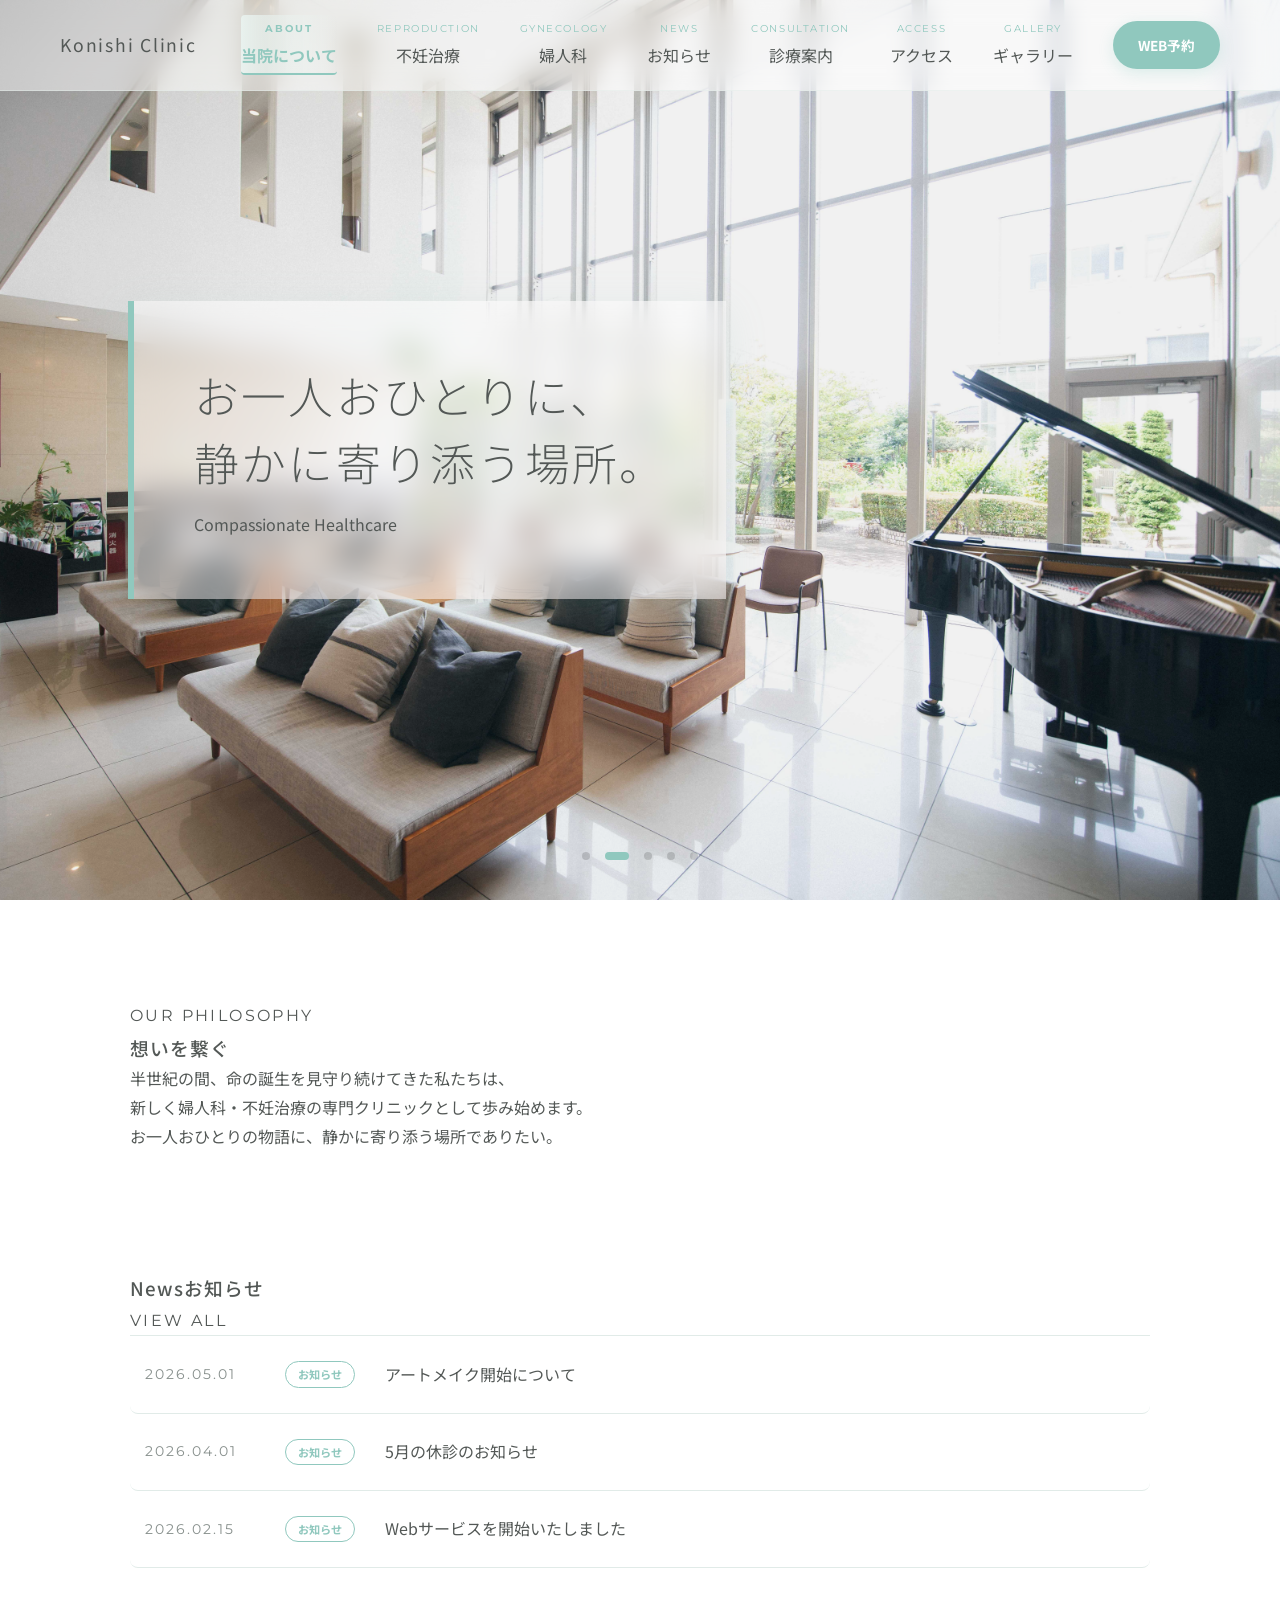
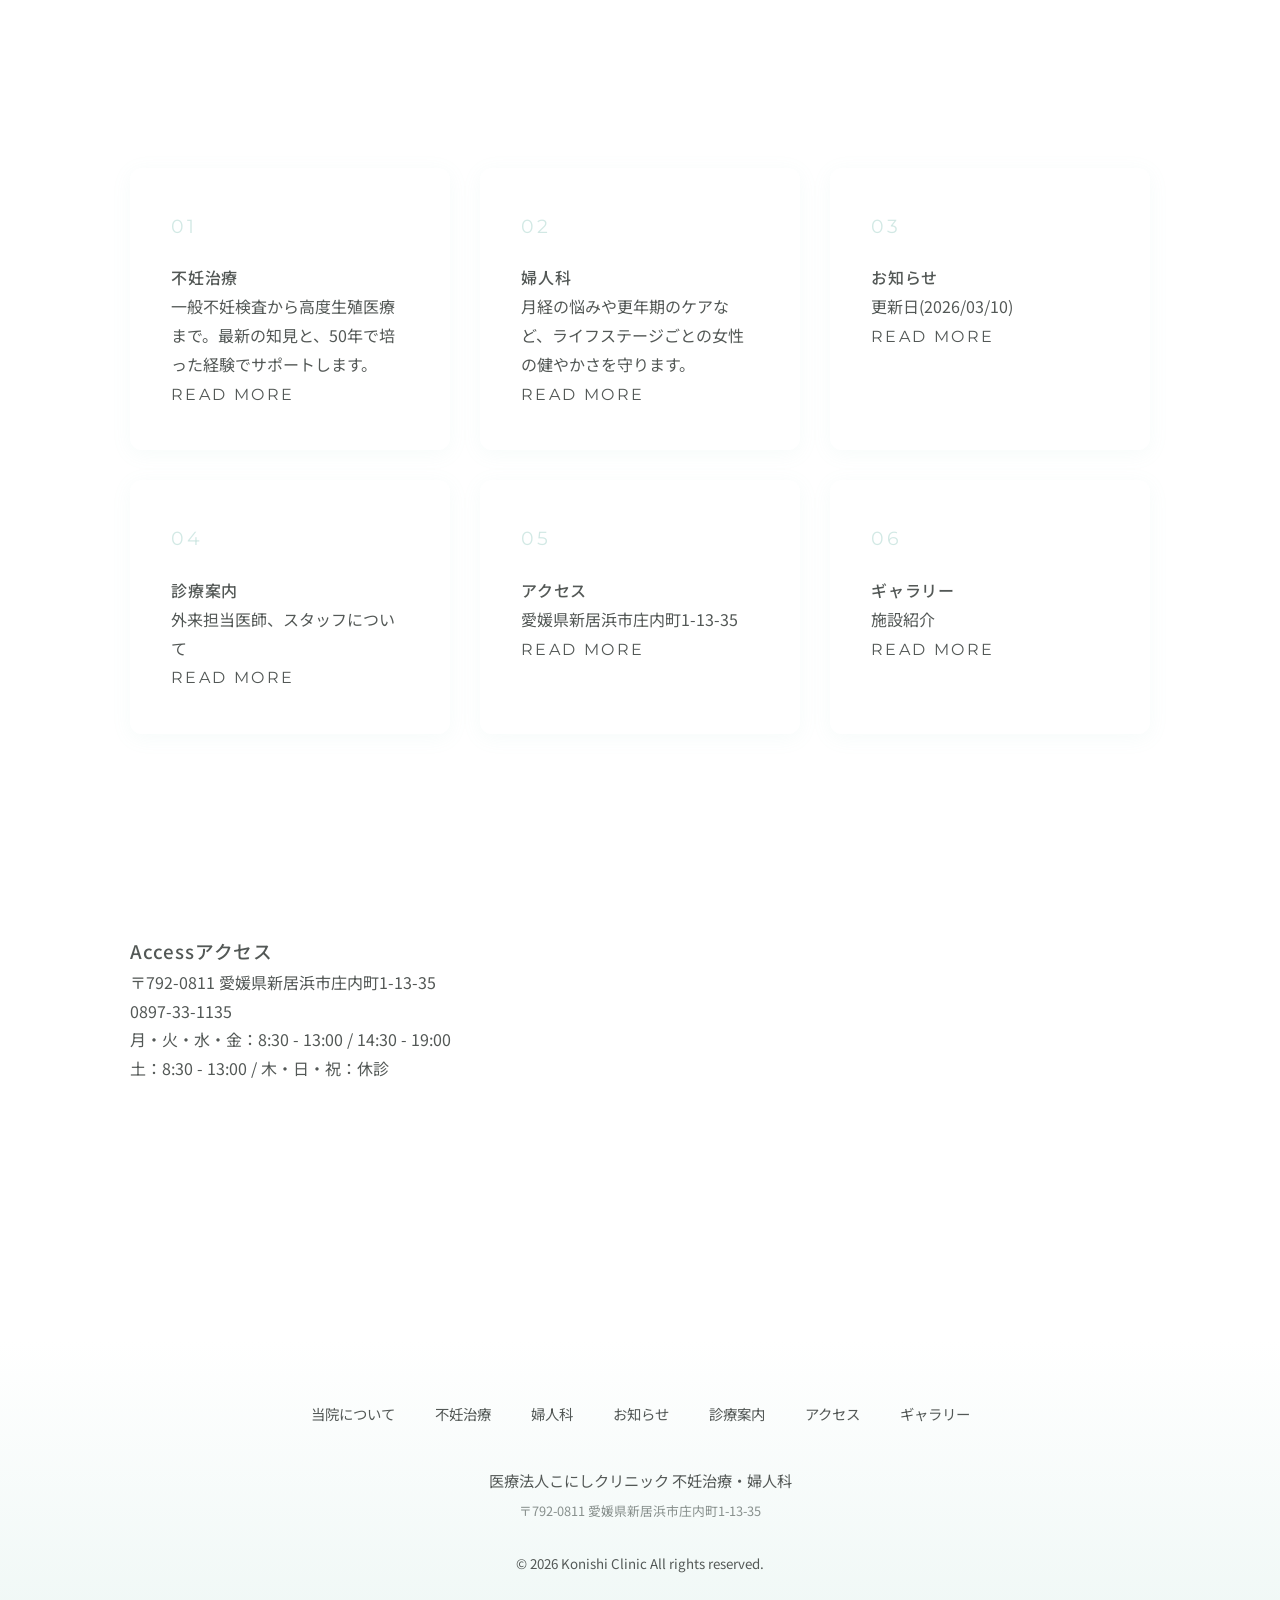
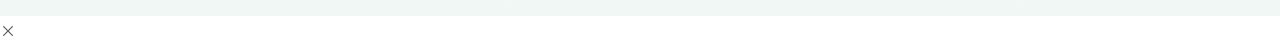
==== index.html @ f424f643 "Fix" ====
<!DOCTYPE html>
<html lang="ja">
<head>
    <meta charset="UTF-8">
    <meta name="viewport" content="width=device-width, initial-scale=1.0">
    <title>こにしクリニック | 不妊治療・婦人科（愛媛県新居浜市）</title>
    <link rel="stylesheet" href="./css/style.css">
    
    <link rel="preconnect" href="https://fonts.googleapis.com">
    <link rel="preconnect" href="https://fonts.gstatic.com" crossorigin>
    <link href="https://fonts.googleapis.com/css2?family=Shippori+Mincho:wght@400;700&family=Montserrat:wght@300;400;500&family=Noto+Sans+JP:wght@300;400&display=swap" rel="stylesheet">
</head>
<body>

<header class="glass-header">
    <div class="header-inner">
        <a href="index.html" class="logo">Konishi Clinic</a>
        
        <button class="menu-toggle" aria-label="メニューを開く">
            <span></span>
            <span></span>
            <span></span>
        </button>

        <nav id="nav-menu">
             <ul>
                <li><a href="index.html" class="active"><span class="en">About</span>当院について</a></li>
                <li><a href="reproduction.html"><span class="en">reproduction</span>不妊治療</a></li>
                <li><a href="gynecology.html"><span class="en">Gynecology</span>婦人科</a></li>
                <li><a href="news.html"><span class="en">News</span>お知らせ</a></li>
                <li><a href="consultation.html"><span class="en">consultation</span>診療案内</a></li>
                <li><a href="access.html"><span class="en">Access</span>アクセス</a></li>
                <li><a href="gallery.html"><span class="en">gallery</span>ギャラリー</a></li>
                <li class="reserve-btn"><a href="#">WEB予約</a></li>
            </ul>
        </nav>
    </div>
</header>

<main>
    <section class="hero">
        <div class="slider-container">
            <div class="slide is-active">
                <div class="img-wrap"><img src="image/image1.jpg" alt="風景1"></div>
                <div class="hero-content">
                    <div class="glass-panel">
                        <h2 class="js-scroll">50年の歴史を、<br>これからの「生きる」に。</h2>
                        <p class="js-scroll">reproduction & Gynecology Care</p>
                    </div>
                </div>
            </div>
            <div class="slide">
                <div class="img-wrap"><img src="image/image23.jpg" alt="風景2"></div>
                <div class="hero-content">
                    <div class="glass-panel">
                        <h2>お一人おひとりに、<br>静かに寄り添う場所。</h2>
                        <p>Compassionate Healthcare</p>
                    </div>
                </div>
            </div>
            <div class="slide">
                <div class="img-wrap"><img src="image/image24.jpg" alt="風景3"></div>
                <div class="hero-content">
                    <div class="glass-panel">
                        <h2>最新の医療と、<br>半世紀の経験を。</h2>
                        <p>Advanced & Trusted Medicine</p>
                    </div>
                </div>
            </div>
             <div class="slide">
                <div class="img-wrap"><img src="image/image6.jpg" alt="風景3"></div>
                <div class="hero-content">
                    <div class="glass-panel">
                        <h2>落ち着いた空間と、<br>安心の医療を</h2>
                        <p>Advanced & Trusted Medicine</p>
                    </div>
                </div>
            </div>
             <div class="slide">
                <div class="img-wrap"><img src="image/image30.jpg" alt="風景3"></div>
                <div class="hero-content">
                    <div class="glass-panel">
                        <h2>命の育みと、<br>その先へ</h2>
                        <p>Advanced & Trusted Medicine</p>
                    </div>
                </div>
            </div>
        </div>
        <div class="slider-dots">
            <span class="dot is-active"></span>
            <span class="dot"></span>
            <span class="dot"></span>
            <span class="dot"></span>
            <span class="dot"></span>
        </div>
    </section>

    <section id="about" class="section about-section">
        <div class="container">
            <div class="about-wrap js-scroll">
                <span class="en-title">Our Philosophy</span>
                <h3>想いを繋ぐ</h3>
                <p>
                    半世紀の間、命の誕生を見守り続けてきた私たちは、<br>
                    新しく婦人科・不妊治療の専門クリニックとして歩み始めます。<br>
                    お一人おひとりの物語に、静かに寄り添う場所でありたい。
                </p>
            </div>
        </div>
    </section>

    <section id="news" class="section news-section">
        <div class="container">
            <div class="news-header js-scroll">
                <h3 class="title-with-en">News<span>お知らせ</span></h3>
                <a href="news.html" class="arrow-link">View all</a>
            </div>
            <ul class="news-list js-scroll">
               <li>
                    <a href="news.html#news-0501">
                        <time>2026.05.01</time>
                        <span class="cat">お知らせ</span>
                        <p>アートメイク開始について</p>
                    </a>
                </li>
                <li>
                    <a href="news.html#news-0401">
                        <time>2026.04.01</time>
                        <span class="cat">お知らせ</span>
                        <p>5月の休診のお知らせ</p>
                    </a>
                </li>
                <li>
                    <a href="news.html#news-0215">
                        <time>2026.02.15</time>
                        <span class="cat">お知らせ</span>
                        <p>Webサービスを開始いたしました</p>
                    </a> </li> </ul>
        </div>
    </section>

    <section id="medical" class="section medical-section">
        <div class="container">
            <div class="medical-grid">
                <a href="reproduction.html" class="medical-card js-scroll">
                    <div class="card-num">01</div>
                    <div class="card-content">
                        <h4>不妊治療</h4>
                        <p>一般不妊検査から高度生殖医療まで。最新の知見と、50年で培った経験でサポートします。</p>
                        <span class="more">Read More</span>
                    </div>
                </a>
                <a href="gynecology.html" class="medical-card js-scroll">
                    <div class="card-num">02</div>
                    <div class="card-content">
                        <h4>婦人科</h4>
                        <p>月経の悩みや更年期のケアなど、ライフステージごとの女性の健やかさを守ります。</p>
                        <span class="more">Read More</span>
                    </div>
                </a>
                <a href="news.html" class="medical-card js-scroll">
                    <div class="card-num">03</div>
                    <div class="card-content">
                        <h4>お知らせ</h4>
                        <p>更新日(2026/03/10)</p>
                        <span class="more">Read More</span>
                    </div>
                </a>
                <a href="consultation.html" class="medical-card js-scroll">
                    <div class="card-num">04</div>
                    <div class="card-content">
                        <h4>診療案内</h4>
                        <p>外来担当医師、スタッフについて</p>
                        <span class="more">Read More</span>
                    </div>
                </a>
                <a href="access.html" class="medical-card js-scroll">
                    <div class="card-num">05</div>
                    <div class="card-content">
                        <h4>アクセス</h4>
                        <p>愛媛県新居浜市庄内町1-13-35</p>
                        <span class="more">Read More</span>
                    </div>
                </a>
                <a href="gallery.html" class="medical-card js-scroll">
                    <div class="card-num">06</div>
                    <div class="card-content">
                        <h4>ギャラリー</h4>
                        <p>施設紹介</p>
                        <span class="more">Read More</span>
                    </div>
                </a>
            </div>
        </div>
    </section>

    <section id="access" class="section access-section">
        <div class="container">
            <div class="access-flex">
                <div class="access-info js-scroll">
                    <h3 class="title-with-en">Access<span>アクセス</span></h3>
                    <div class="info-body">
                        <p class="address">〒792-0811 愛媛県新居浜市庄内町1-13-35</p>
                        <p class="tel">0897-33-1135</p>
                        <div class="hours-summary">
                            <p>月・火・水・金：8:30 - 13:00 / 14:30 - 19:00</p>
                            <p>土：8:30 - 13:00 / 木・日・祝：休診</p>
                        </div>
                    </div>
                </div>
                <div class="map-wrap js-scroll">
                    <iframe src="https://www.google.com/maps/embed?pb=!1m18!1m12!1m3!1d3301.785237379743!2d133.28470437635905!3d33.95304677319329!2m3!1f0!2f0!3f0!3m2!1i1024!2i768!4f13.1!3m3!1m2!1s0x3551065103632341%3A0xe54e156499806e00!2sKonishi+Clinic!5e0!3m2!1sja!2sjp!4v1709971584000!5m2!1sja!2sjp" width="100%" height="100%" style="border:0;" allowfullscreen="" loading="lazy"></iframe>
                </div>
            </div>
        </div>
    </section>
</main>

<footer>
    <div class="footer-inner container">
        
        <nav class="footer-nav">
            <ul>
                <li><a href="index.html">当院について</a></li>
                <li><a href="reproduction.html">不妊治療</a></li>
                <li><a href="gynecology.html">婦人科</a></li>
                <li><a href="news.html">お知らせ</a></li>
                <li><a href="consultation.html">診療案内</a></li>
                <li><a href="access.html">アクセス</a></li>
                <li><a href="gallery.html">ギャラリー</a></li>
            </ul>
        </nav>

        <div class="footer-logo">
            医療法人こにしクリニック 不妊治療・婦人科<br>
            <span class="footer-address">〒792-0811 愛媛県新居浜市庄内町1-13-35</span>
        </div>
        
        <small>© 2026 Konishi Clinic All rights reserved.</small>
    </div>
</footer>

<script src="./js/script.js"></script>

</body>
</html>
---- css/style.css ----
@charset "UTF-8";
/* ↑このファイルがUTF-8という文字コードで書かれていることをブラウザに伝えます（文字化け防止） */

/* ===================================================
   【目次】
   01. カラーバリエーション・基本設定 (:root)
   02. 基本レイアウト・文字設定 (Typography & Reset)
   03. 汎用クラス定義 (Utility Classes)
   04. ヘッダー・ナビゲーション (Header & Menu)
   05. ボタン・共通パーツ (Buttons & UI)
   06. トップページ専用 (Hero Slider)
   07. コンテンツ・セクション共通 (Sections)
   08. 各種コンポーネント (お知らせ・カード・表など)
   09. フッター (Footer)
   10. スマホ・タブレット対応 (Responsive)
   11. JS・特殊機能用クラス (Lightbox, Animation)
=================================================== */

/* ===================================================
   01. カラーバリエーション・基本設定 (:root)
   ※サイト全体で使い回す「変数（カスタムプロパティ）」を定義します。
   ※後から色を変えたい時は、ここの値を変更するだけで全ページに反映されます。
=================================================== */
:root {
    /* グラデーション設定（linear-gradient = 直線的なグラデーション） */
    /* 135deg: 斜め右下方向へ / 0%の色から始まり、50%の色を経由し、100%の色で終わる */
    --gradient-bg: linear-gradient(135deg, #FFFFFF 0%, #F2F9F7 50%, #F7FCFA 100%);
    --gradient-accent: linear-gradient(135deg, #B6DFD6 0%, #90C8BE 100%);
    
    /* テーマカラー（HEX値 = #から始まる16進数のカラーコード） */
    --accent: #90C8BE;       /* メインのミントグリーン */
    --hover-accent: #78B5AA; /* マウスを乗せた時用の、少し濃いミントグリーン */
    
    /* テキスト・背景・ラインの色 */
    --text: #535856;         /* メインの文字色（真っ黒ではなく、目に優しいチャコールグレー） */
    --sub-text: #88908D;     /* 控えめな文字色（薄いグレー、補足説明などに使用） */
    --bg-light: #F6FBF9;     /* ほんのりミントがかった白背景（カードやボックスの背景用） */
    --line: #E1EBE8;         /* 区切り線などの淡い色 */
    
    /* フォント（書体）設定：左から優先して読み込まれ、無い場合は右のフォントが適用されます */
    --font-ja: 'Noto Sans JP', sans-serif; /* 日本語用：読みやすいゴシック体（sans-serif） */
    --font-en: 'Montserrat', sans-serif;   /* 英語用：スタイリッシュなゴシック体 */
    --font-serif: 'Shippori Mincho', serif; /* 見出し用：明朝体（serif）で高級感を演出 */
}

/* ===================================================
   02. 基本レイアウト・文字設定 (Typography & Reset)
=================================================== */
* { 
    /* すべての要素（*）に対する初期化（リセット） */
    margin: 0;  /* 外側の余白をゼロにする */
    padding: 0; /* 内側の余白をゼロにする */
    box-sizing: border-box; /* 幅や高さの計算に、余白と枠線を含める（レイアウト崩れを防ぐ魔法のコード） */
}

html { 
    scroll-behavior: smooth; /* ページ内リンク（#topなど）をクリックした時、スルスルと滑らかに移動する */
}

body {
    font-family: var(--font-ja); /* 全体のフォントを上で定義した日本語フォントにする */
    color: var(--text); /* 全体の文字色を上で定義した色にする */
    background: var(--gradient-bg); /* 全体の背景をグラデーションにする */
    background-attachment: fixed; /* スクロールしても背景画像（グラデーション）を固定する */
    line-height: 1.8; /* 行間を文字サイズの1.8倍に設定（読みやすさの黄金比） */
    overflow-x: hidden; /* 横スクロールバーを非表示にする（スマホでの横揺れ防止） */
    -webkit-font-smoothing: antialiased; /* MacやiPhoneで文字の輪郭を滑らかに綺麗に表示させる */
}

h1, h2, h3, h4, h5, h6 { 
    font-family: var(--font-ja); /* 見出しのフォント設定 */
    font-weight: 500; /* 文字の太さ（通常は400、太字は700。500は少しだけ太い） */
    letter-spacing: 0.05em; /* 文字と文字の隙間（字送り）を少し空けて読みやすくする */
}

img { 
    width: 100%; /* 画像の横幅を親要素（枠）の100%に合わせる */
    height: auto; /* 高さは元の画像の比率を保って自動調整する */
    display: block; /* 画像の下にできる不要な謎の隙間を消す */
}

a { 
    text-decoration: none; /* リンクの下線を消す */
    color: inherit; /* リンクの色を、親要素の文字色と同じにする（勝手に青くなるのを防ぐ） */
    transition: 0.3s; /* マウスを乗せた時などの変化を、0.3秒かけて滑らかに行う */
}

/* 英語装飾テキスト用クラス（クラス = .から始まる特定の部品への命令） */
.en, .en-title, .more, .arrow-link, time, .card-num { 
    font-family: var(--font-en); /* 英語用フォントを適用 */
    text-transform: uppercase; /* 小文字で入力しても、自動的にすべて大文字（UPPERCASE）に変換する */
    letter-spacing: 0.15em; /* 文字の間隔を広め（0.15文字分）にとってスタイリッシュに */
}

/* ===================================================
   03. 汎用クラス定義 (Utility Classes)
   ※ HTML側で直接 `class="text-center"` のように書いてレイアウトを微調整するための便利クラスです。
   ※ `!important` は「他のどんな設定よりもこれを最優先しろ」という強い命令です。
=================================================== */
.text-center { text-align: center !important; } /* 文字を中央揃えにする */
.text-left { text-align: left !important; }     /* 文字を左揃えにする */
.text-right { text-align: right !important; }   /* 文字を右揃えにする */

.w-100 { width: 100% !important; } /* 横幅を100%にする */
.w-50 { width: 50% !important; }   /* 横幅を50%（半分）にする */

.mt-20 { margin-top: 20px !important; }       /* 上の外側余白を20px空ける */
.mb-20 { margin-bottom: 20px !important; }    /* 下の外側余白を20px空ける */
.pt-0 { padding-top: 0 !important; }          /* 上の内側余白をゼロにする（詰めたい時用） */
.pb-0 { padding-bottom: 0 !important; }       /* 下の内側余白をゼロにする */

/* ===================================================
   04. ヘッダー・ナビゲーション (Header & Menu)
=================================================== */
.glass-header {
    position: fixed; 
    top: 0; left: 0; /* ★ここを追加（常に画面の左上にピン留めする） */
    width: 100%; padding: 20px 60px; z-index: 1000;
    background: rgba(255, 255, 255, 0.5); backdrop-filter: blur(12px);
    border-bottom: 1px solid rgba(225, 235, 232, 0.5);
}

.header-inner { 
    display: flex; /* Flexbox（要素を横並びにする魔法の箱）を有効化 */
    justify-content: space-between; /* 中身（ロゴとメニュー）を左右の両端に離して配置 */
    align-items: center; /* 中身の縦方向の位置を中央で揃える */
}

.logo { 
    font-size: 1.1rem; /* 文字サイズ（1rem = 基準サイズの1倍、約16px） */
    letter-spacing: 0.1em; /* 字送り */
    white-space: nowrap; /* 文字が長くても絶対に改行させない */
    flex-shrink: 0; /* 画面が狭くなってもロゴの幅を縮ませない */
}

nav ul { 
    display: flex; /* メニューのリスト（li）を横並びにする */
    list-style: none; /* リストの先頭につく「・」を消す */
    align-items: center; /* 縦方向の中央揃え */
    gap: 40px; /* メニューとメニューの間の隙間を40px空ける */
    position: relative; /* インジケーター（追従する線）の基準位置にするため設定 */
    z-index: 1; 
}

nav a { 
    text-align: center; /* リンク内の文字を中央揃え */
    display: block; /* リンクのクリックできる範囲を文字だけでなくブロック全体に広げる */
}

nav a:hover { 
    transform: translateY(-3px); /* マウスを乗せた時(hover)、上に3px移動（フワッと浮く） */
    color: var(--hover-accent); /* 文字色を濃いミントに変更 */
}

nav a .en { 
    display: block; /* 英語表記部分を改行させて日本語の上に配置 */
    font-size: 0.65rem; /* 英語表記は少し小さめに */
    color: var(--accent); /* 色はミントグリーン */
    margin-bottom: 2px; /* 日本語との間に2pxの隙間を空ける */
}

/* 現在地（Active）のページを示すメニューの装飾 */
nav a.active { color: var(--accent) !important; font-weight: 700; } /* 色を変えて太字にする */
nav a.active .en { font-weight: 700; letter-spacing: 0.2em; } /* 英語部分も太字にし、少し文字間隔を広げる */
nav a.active::after { 
    /* 現在地のメニューの下に、疑似要素(::after)を使って丸いドットを表示する */
    content: ''; /* 表示する文字は無し */
    display: block; 
    width: 6px; height: 6px; /* 6pxの正方形 */
    background-color: var(--accent); /* 色はミントグリーン */
    border-radius: 50%; /* 角を50%丸めて完全な円にする */
    margin: 5px auto 0; /* 上に5px余白を空け、左右はauto（中央揃え）にする */
}
.reserve-btn a.active::after { display: none; } /* WEB予約ボタンには丸いドットを表示しない */

/* PC用：メニューの下をスライドして追従するインジケーター（線） */
@media (min-width: 1150px) {
    /* 画面幅が1150px以上（PCサイズ）の時だけ適用されるルール */
    .nav-indicator {
        position: absolute; /* 親要素（nav ul）を基準に自由な位置に配置 */
        bottom: -5px; left: 0; /* 下から-5px（はみ出す）、左から0の位置 */
        height: calc(100% + 10px); /* 高さはメニューの100%に10px足したサイズ */
        width: 0; /* 最初は幅ゼロ（見えない） */
        background: linear-gradient(90deg, rgba(235,246,243,0.8) 0%, rgba(255,255,255,0) 100%); /* 背景グラデーション */
        border-bottom: 2px solid var(--accent); /* 下に2pxのミントグリーンの線 */
        border-radius: 4px; /* 角を4pxだけ少し丸くする */
        /* アニメーション：すべての変化を0.4秒かけて、特殊な動き(cubic-bezier)で行う */
        transition: all 0.4s cubic-bezier(0.25, 1, 0.5, 1);
        opacity: 0; /* 最初は透明（見えない） */
        pointer-events: none; /* マウスのクリック等に反応させない（邪魔にならないように） */
        z-index: -1; /* メニューの文字より後ろ（下）に表示する */
    }
    nav a:hover { transform: none !important; } /* インジケーターが動くので、文字自体の浮き上がりはキャンセル */
    nav a.active::after { display: none !important; } /* PCでは丸いドットも隠す */
}

/* ===================================================
   05. ボタン・共通パーツ (Buttons & UI)
=================================================== */
/* ヘッダー内にある「WEB予約」ボタン */
.reserve-btn a {
    display: inline-block; /* 横並びになりつつ、幅や高さも指定できるブロックにする */
    background: var(--accent); /* 背景色：ミントグリーン */
    color: #ffffff; /* 文字色：白（HEX値） */
    padding: 12px 25px; /* 内側余白：上下12px、左右25px */
    border-radius: 40px; /* 角を40px丸める（カプセル型のボタンになる） */
    font-size: 0.85rem; 
    font-weight: bold; /* 太字 */
    border: none; /* 枠線なし */
    box-shadow: 0 4px 15px rgba(94, 187, 170, 0.2); /* 影：右0px、下4pxにズラし、15pxの強さでぼかす。色はミントで透明度20% */
}
.reserve-btn a:hover {
    transform: scale(1.05) !important; /* マウスホバー時、元の1.05倍の大きさにフワッと拡大する */
    background: var(--hover-accent); /* 背景色を濃いミントに */
    color: #fff !important;
    box-shadow: 0 8px 20px rgba(94, 187, 170, 0.3); /* 影を大きく・濃くして、より浮き上がったように見せる */
}

/* ページ下部などに置く共通の大きなボタン */
.btn-web { 
    display: inline-block; 
    padding: 15px 40px; 
    background: var(--gradient-accent); /* 背景をミントのグラデーションに */
    color: #fff; 
    border-radius: 50px; 
    margin-top: 20px; 
    font-weight: 500;
    box-shadow: 0 4px 15px rgba(144, 200, 190, 0.3); 
}
.btn-web:hover { 
    transform: translateY(-2px) scale(1.05); /* 上に2px移動しつつ、1.05倍に拡大する合わせ技 */
    box-shadow: 0 8px 20px rgba(94, 187, 170, 0.4); 
}

/* ページ内リンクボタン（治療内容など、白背景にミント枠線のボタン） */
.service-nav { 
    display: flex; flex-wrap: wrap; /* 横並びにし、画面端で折り返す（wrap） */
    justify-content: center; gap: 15px; margin-bottom: 80px; 
}
.service-nav a { 
    display: block; padding: 15px 30px; 
    background: rgba(255,255,255,0.8); /* 白の半透明背景 */
    border: 1px solid var(--accent); /* 1pxのミントグリーンの枠線 */
    color: var(--accent); 
    border-radius: 40px; 
    font-family: var(--font-serif); /* フォントを明朝体に */
    letter-spacing: 0.05em; font-size: 0.95rem; 
}
.service-nav a:hover { 
    background: var(--gradient-accent); /* ホバー時はグラデーション背景に塗りつぶす */
    color: #fff; /* 文字は白に反転 */
    transform: translateY(-3px); box-shadow: 0 5px 15px rgba(144, 200, 190, 0.3); 
    border-color: transparent; /* 枠線を透明にして消す */
}

/* 注意書きテキスト（ピンクの枠） */
.notice-text { 
    font-size: 0.85rem; 
    color: #C87481; /* くすんだローズピンク文字 */
    background: #FDF4F6; /* 極薄いピンク背景 */
    padding: 15px; 
    border-radius: 8px; 
    margin-bottom: 20px; 
    border: 1px solid #F0E1E4; /* 薄いピンクの枠線 */
    line-height: 1.6; 
}

/* 少しだけ注目させたい時のミントグリーン枠 */
.point-text { 
    font-size: 0.85rem; 
    color: var(--text); /* 文字色は読みやすい基本のチャコールグレー */
    background: var(--bg-light); /* すでに設定済みの「ほんのりミントがかった白」 */
    padding: 15px; 
    border-radius: 8px; 
    margin-bottom: 20px; 
    border: 1px solid var(--accent); /* 基本のミントグリーンで枠を囲む */
    line-height: 1.6; 
}

/* 文字を太字にしてさらに目立たせたい部分の装飾 */
.point-text strong {
    color: var(--accent);
}
/* ===================================================
   06. トップページ専用 (Hero Slider)
=================================================== */
.hero { 
    height: 100vh; /* 高さを画面（Viewport Height）の100%（ぴったりフルスクリーン）にする */
    position: relative; /* 子要素（スライドや文字）の絶対配置の基準にする */
    overflow: hidden; /* 枠からはみ出た画像は見えなくする */
}
.slide { 
    position: absolute; inset: 0; /* 上下左右0pxの位置に張り付かせる（画面全体に広がる） */
    opacity: 0; /* 最初は透明（見えない） */
    transition: opacity 2s ease-in-out; /* 透明度の変化（フェードイン・アウト）を2秒かけて行う */
    z-index: 1; /* 重なり順：下 */
}
.slide.is-active { 
    opacity: 1; /* アクティブなスライドは透明度1（完全に見える）にする */
    z-index: 2; /* アクティブなスライドを上に持ってくる */
}

.img-wrap { 
    width: 100%; height: 100%; 
    transform: scale(1.1); /* 最初は画像を1.1倍に拡大しておく */
    transition: transform 8s linear; /* 8秒かけて一定の速度(linear)で変化させる（ズームアウトの準備） */
}
.slide.is-active .img-wrap { 
    transform: scale(1.0); /* アクティブになったら、8秒かけて元の等倍(1.0)にゆっくり縮小（ズームアウト）していく */
}
.slide img { 
    width: 100%; 
    height: 100%; 
    object-fit: cover; 
    filter: brightness(0.95); 
}

/* スライド上に乗るガラス風パネル（キャッチコピー） */
.hero-content { 
    position: absolute; inset: 0; display: flex; 
    align-items: center; /* 縦方向の中央 */
    padding-left: 10%; /* 左端から10%の余白を空ける */
    z-index: 10; /* 画像よりずっと上に表示 */
}
.glass-panel { 
    padding: 60px; 
    background: rgba(255, 255, 255, 0.5); backdrop-filter: blur(15px); /* 半透明白＋すりガラス15px */
    border-left: 6px solid var(--accent); /* 左側に太さ6pxのミントグリーンのアクセント線 */
    box-shadow: 0 10px 40px rgba(144, 200, 190, 0.15); /* ぼんやりと広い範囲の影 */
}
.hero-content h2 { 
    font-size: 2.8rem; line-height: 1.5; margin-bottom: 15px; 
    color: var(--text); font-weight: 250; /* 文字の太さをかなり細めに設定して洗練された印象に */
}

/* スライダー下部の丸い点（ドット） */
.slider-dots { 
    position: absolute; 
    bottom: 40px; /* 下から40pxの位置 */
    left: 50%; transform: translateX(-50%); /* 左から50%押し出し、自分の幅の半分(-50%)戻すことで、完璧な中央配置にするテクニック */
    z-index: 20; display: flex; gap: 15px; 
}
.dot { 
    width: 8px; height: 8px; /* 通常時は8pxの正円 */
    background: rgba(0,0,0,0.15); /* 黒の15%透明 */
    border-radius: 50%; cursor: pointer; /* マウスカーソルを指マーク(pointer)にする */
}
.dot.is-active { 
    background: var(--accent); /* 今表示しているスライドのドットはミントグリーンに */
    width: 24px; /* 横幅を広げてカプセル型にする */
    border-radius: 10px; transition: all 0.3s; 
}

/* ===================================================
   07. コンテンツ・セクション共通 (Sections)
=================================================== */
.section { padding: 100px 0; } /* 各大きな区画（セクション）の上下に100pxの余白 */
.container { 
    max-width: 1100px; /* 中身の最大幅を1100pxに制限する（大画面PCでも広がりすぎないように） */
    margin: 0 auto; /* 上下はゼロ、左右の余白を自動(auto)にして、要素を画面の中央に配置する */
    padding: 0 40px; /* 画面が狭くなった時用に、左右に最低限40pxの余白を確保 */
}

/* トップページのセクション間隔の微調整 */
.about-section { padding-bottom: 60px; } /* Philosophyのすぐ下の余白を減らす */
.news-section { padding-top: 60px; }     /* Newsのすぐ上の余白を減らす */

/* 下層ページの上部タイトル（ページヘッダー） */
.page-header { padding: 180px 0 60px; background: transparent; text-align: center; } /* ヘッダーメニューに隠れないよう、上に180pxの余白を大きく取る */
.page-title { font-size: 2.2rem; color: var(--accent); }
.page-title .en { display: block; font-size: 0.9rem; color: var(--sub-text); margin-bottom: 5px; letter-spacing: 0.25em; }

/* ページごとの導入文（イントロ） */
.page-intro { text-align: center; margin-bottom: 50px; }
.page-intro h3 { font-size: 1.5rem; color: var(--accent); margin-bottom: 20px;}
.page-intro p { font-size: 1rem; line-height: 2; }

/* 下層ページの白背景の大きな枠組み */
.content-section, .gyne-section {
    margin-bottom: 60px; 
    padding: 50px; /* 枠の内側に50pxのゆとり */
    background: rgba(255,255,255,0.9); /* 白の90%不透明 */
    border-radius: 12px; /* 角丸12px */
    box-shadow: 0 4px 25px rgba(144, 200, 190, 0.06); 
    scroll-margin-top: 120px; /* ページ内リンクで飛んできた時、固定ヘッダーの下に隠れないよう、上に120pxの見えないバリア（スクロール位置調整）を張る */
    border: 1px solid rgba(255,255,255,0.6);
}
/* 枠組みの中の見出し（h3） */
.content-section h3, .gyne-section h3 { 
    font-size: 1.6rem; color: var(--accent); 
    border-bottom: 1px solid var(--line); /* 下線 */
    padding-bottom: 15px; margin-bottom: 30px; 
}
.content-section p, .gyne-section p { margin-bottom: 20px; line-height: 1.8; font-size: 0.95rem; }

/* ===================================================
   08. 各種コンポーネント
=================================================== */

/* --- 08-1. お知らせリスト --- */
.news-list { list-style: none; border-top: 1px solid var(--line); }
.news-list li {
    display: flex; align-items: flex-start; /* 横並びにし、要素の「上端」で揃える */
    justify-content: space-between; gap: 20px;
    padding: 25px 15px; border-bottom: 1px solid var(--line); transition: all 0.3s ease;
    border-radius: 8px; scroll-margin-top: 100px;
}
.news-list li:hover { 
    background: var(--bg-light); /* マウスを乗せたら背景色を付ける */
    transform: translateX(5px); /* 右に5pxスッと動かす */
}
.news-list li > a:first-child,
.news-list li > div.news-text-wrap {  /* ←この行を追加！ */
    flex-grow: 1; display: flex; align-items: center; 
    min-width: 0; 
}
.news-list p { 
    flex: 1; margin-right: 20px; line-height: 1.6; 
    min-width: 0; word-break: break-word; /* ★追加：長い文章でも必ず枠内で折り返す */
}
.news-list li > a:last-child { flex-shrink: 0; } /* 最後の要素（画像）は幅を縮ませない */
.news-list time { font-size: 0.85rem; color: var(--sub-text); width: 140px; flex-shrink: 0; }
.news-list .cat {
    /* カテゴリ名（「お知らせ」「重要」など）の装飾 */
    font-size: 0.7rem; color: var(--accent); border: 1px solid var(--accent); 
    padding: 2px 12px; margin-right: 30px; border-radius: 20px; 
    font-weight: bold; 
    white-space: nowrap; /* テキストが長くなっても絶対に枠内で改行させない */
    flex-shrink: 0; /* 画面が狭くなっても枠を潰さない */
}
.news-list li:hover time, .news-list li:hover p { color: var(--hover-accent); }
.news-list li:hover .cat { border-color: var(--hover-accent); background: var(--accent); color: #fff; } /* ホバー時、カテゴリ枠を塗りつぶし反転 */
.news-img { width: 120px; height: 80px; object-fit: cover; border-radius: 6px; flex-shrink: 0; } /* お知らせ右側のサムネイル画像 */
/* お知らせ内のテキストリンク（Instagramなど） */
.instagram-link {
    display: inline-block;
    margin-top: 10px;
    color: var(--accent);
    font-weight: bold;
    text-decoration: underline;
    font-family: var(--font-en);
}
.instagram-link:hover {
    color: var(--hover-accent);
    text-decoration: none;
}

/* --- 08-2. 診療案内カード (01〜06) --- */
.medical-grid { 
    display: grid; /* Gridレイアウト（マス目状に要素を配置する）を有効化 */
    grid-template-columns: repeat(3, 1fr); /* 3列（1fr = 1つの均等な比率）のマス目を作る */
    gap: 30px; /* マス目同士の隙間を30pxにする */
}
.medical-card { 
    display: block; background: rgba(255,255,255,0.9); 
    padding: 40px; /* 上下左右の余白を40pxで統一して正方形に近い美しい形にする */
    border-radius: 12px; border: 1px solid rgba(255,255,255,0.5) !important; 
    box-shadow: 0 4px 20px rgba(144, 200, 190, 0.08); 
}
.medical-card:hover { transform: translateY(-5px); box-shadow: 0 15px 35px rgba(144, 200, 190, 0.2); background: #ffffff; }
.card-num { color: var(--accent); font-size: 1.2rem; opacity: 0.4; margin-bottom: 20px; display: block; } /* 01, 02 などの数字（透明度0.4で薄く） */

/* --- 08-3. 治療フロー＆テーブル --- */
/* 治療ステップ（ステップ1、ステップ2...などの枠） */
.flow-step { 
    background: rgba(255,255,255,0.8); border-radius: 8px; padding: 25px; margin-bottom: 20px; 
    border-left: 5px solid var(--accent); /* 左側に太いミント色のライン */
    box-shadow: 0 4px 15px rgba(144, 200, 190, 0.05); 
}
.flow-step .step-title { 
    font-weight: bold; color: var(--accent); font-size: 1.1rem; 
    margin-bottom: 10px; display: flex; align-items: center; 
    white-space: nowrap; /* ★追加: 絶対に改行させず1行にまとめる */
}
.flow-step .step-title span { 
    background: var(--gradient-accent); color: #fff; padding: 3px 12px; 
    border-radius: 20px; font-size: 0.8rem; margin-right: 15px; 
    flex-shrink: 0; /* ★追加: 画面が狭くてもSTEPバッジが潰れないようにする */
}
.flow-step.with-img { display: flex; gap: 30px; align-items: flex-start; }
.flow-step.with-img .step-text { flex: 1; }
/* 画像を入れるためのダミー枠（破線） */
.step-img-dummy { width: 250px; height: 180px; background-color: var(--bg-light); border: 2px dashed var(--accent); border-radius: 8px; display: flex; align-items: center; justify-content: center; flex-shrink: 0; padding: 10px; }
.step-img-dummy span { font-family: var(--font-en); font-size: 0.85rem; color: var(--accent); font-weight: bold; text-align: center; }

/* --- 08-3. 治療フロー＆テーブル 内の修正 --- */
.step-img {
    width: 300px;           /* ★PCでの横幅を少し広げる(250px->300px) */
    aspect-ratio: 4 / 3;    /* 縦横比を4:3に固定 */
    object-fit: contain;    /* ★重要：枠内に収める（トリミングしない・全体表示） */
    background-color: var(--bg-light); /* ★画像が枠より小さい場合の余白用背景色 */
    border-radius: 8px;
    flex-shrink: 0;         /* 横幅が狭くなっても画像が潰されないように固定 */
}

/* --- 10. スマホ対応 (768px以下) 内の修正 --- */
@media (max-width: 768px) {
    .step-img {
        width: 100%;        /* スマホでは横幅いっぱい */
        aspect-ratio: 16 / 9; /* スマホは少し横長に見せるとスッキリします */
        height: auto;       /* 高さは比率に合わせて自動計算 */
        margin-top: 0;
        object-fit: cover;  /* ★スマホではトリミング(cover)を維持 */
    }
}

/* 診療時間などの表（テーブル） */
.schedule-wrap { overflow-x: auto; margin-bottom: 25px; } /* スマホなどで表がはみ出す時、表の中だけを横スクロールできるようにする */
.medical-table { width: 100%; min-width: 600px; border-collapse: collapse; background: #fff; box-shadow: 0 4px 15px rgba(144, 200, 190, 0.08); border-radius: 8px; overflow: hidden; } /* border-collapse: 枠線の隙間をなくす */
.medical-table th, .medical-table td { padding: 15px 10px; text-align: center; border: 1px solid var(--line); font-size: 0.95rem; }
.medical-table th { background: rgba(235, 246, 243, 0.6); color: var(--accent); font-weight: 500; } /* 見出しセル（th）の色 */
.medical-table td.closed { color: #aaa; background-color: #fcfcfc; } /* 休診日のセル（グレーアウト） */

/* 料金表などを囲むボックス */
.price-box { background: rgba(246, 251, 249, 0.8); padding: 30px; border-radius: 8px; margin-bottom: 30px; border: 1px solid var(--line); }
.price-box .price-title { font-weight: bold; color: var(--accent); font-size: 1.1rem; margin-bottom: 20px; border-bottom: 1px dashed var(--line); padding-bottom: 10px; }

/* --- 08-4. 医師・スタッフ・施設・ギャラリー --- */
/* ご予約方法カード（電話とWeb） */
.reservation-cards { display: flex; gap: 30px; }
.res-card { flex: 1; background: rgba(255,255,255,0.9); border: 1px solid var(--line); padding: 40px 30px; border-radius: 12px; text-align: center; box-shadow: 0 4px 20px rgba(144, 200, 190, 0.05); }
.res-card:hover { transform: translateY(-5px); box-shadow: 0 10px 25px rgba(144, 200, 190, 0.2); background: #fff; border-color: transparent; }
.res-card h3 { color: var(--accent); margin-bottom: 15px; font-size: 1.2rem; }
.res-card .tel-number { font-size: 2.2rem; font-weight: 500; margin: 15px 0; letter-spacing: 0.05em; }

/* 医師紹介ボックス */
.doctor-box { display: flex; gap: 40px; background: rgba(255,255,255,0.9); padding: 40px; border-radius: 12px; box-shadow: 0 4px 20px rgba(144, 200, 190, 0.08); margin-bottom: 30px; border: 1px solid rgba(255,255,255,0.5); }
.doc-img { width: 220px; height: 280px; background: #eee; border-radius: 8px; object-fit: cover; } /* 医師の写真は固定サイズで綺麗にトリミング */
.doc-info { flex: 1; }
.doc-role { color: var(--accent); font-size: 0.9rem; margin-bottom: 5px; font-weight: bold; }
.doc-name { font-size: 1.6rem; margin-bottom: 20px; border-bottom: 1px solid var(--line); padding-bottom: 15px; }

/* スタッフ紹介（複数ボックス） */
.staff-grid { display: grid; grid-template-columns: repeat(auto-fit, minmax(280px, 1fr)); gap: 20px; } /* 画面幅に合わせて自動で列数を調整するGrid。最小幅は280px */
.staff-box { padding: 30px; background: rgba(255,255,255,0.9); border-radius: 12px; box-shadow: 0 4px 20px rgba(144, 200, 190, 0.05); border: 1px solid rgba(255,255,255,0.5); }
.staff-box h4 { color: var(--accent); margin-bottom: 15px; font-size: 1.1rem; border-bottom: 1px dashed var(--line); padding-bottom: 10px; }

/* 施設基準・アコーディオン（クリックして開閉するメニュー） */
.facility-details { margin-top: 40px; border: 1px solid var(--line); border-radius: 12px; background: rgba(255,255,255,0.9); }
.facility-summary { padding: 20px 30px; cursor: pointer; font-weight: bold; color: var(--accent); font-size: 1.1rem; list-style: none; }
.facility-summary::-webkit-details-marker { display: none; } /* ブラウザ（特にSafari）標準の黒い三角マークを非表示にする */
.facility-summary::marker { display: none; } /* その他のブラウザ用の三角マーク非表示 */
.facility-content { padding: 0 30px 30px; font-size: 0.9rem; color: var(--text); border-top: 1px solid var(--line); margin-top: 10px; padding-top: 20px; }
.facility-content h5 { font-size: 1rem; color: var(--accent); margin-top: 25px; margin-bottom: 8px; border-left: 4px solid var(--accent); padding-left: 10px; } /* 見出しにミントの縦線装飾と余白を設定 */
.facility-content h5:first-child { margin-top: 0; } /* 一番最初の見出しだけは上の余白を詰める */
.facility-content p { margin-bottom: 15px; color: var(--sub-text); line-height: 1.8; }

/* ギャラリー（写真一覧） */
.gallery-grid { display: grid; grid-template-columns: repeat(auto-fit, minmax(280px, 1fr)); gap: 30px; margin-top: 50px; } /* 自動折り返しのGrid */
.gallery-item { position: relative; overflow: hidden; border-radius: 12px; box-shadow: 0 4px 15px rgba(144, 200, 190, 0.1); border: 2px solid #fff; aspect-ratio: 4 / 3; cursor: pointer; } /* aspect-ratio: 4 / 3 で写真を綺麗な横長比率（4:3）に統一 */
.gallery-item:hover { transform: translateY(-5px); box-shadow: 0 10px 25px rgba(144, 200, 190, 0.25); }
.gallery-img { width: 100%; height: 100%; object-fit: cover; transition: transform 0.8s ease-out; }
.gallery-item:hover .gallery-img { transform: scale(1.1); } /* ホバー時、枠の中で写真だけがゆっくり1.1倍にズームインする */
.gallery-overlay { 
    /* 写真の上に被さる半透明のミント色レイヤー（キャプション表示用） */
    position: absolute; inset: 0; background: rgba(144, 200, 190, 0.85); color: #fff; 
    display: flex; flex-direction: column; justify-content: center; align-items: center; 
    padding: 20px; text-align: center; 
    opacity: 0; /* 最初は透明 */
    transition: opacity 0.5s ease; z-index: 10; pointer-events: none; 
}
.gallery-item:hover .gallery-overlay { opacity: 1; } /* ホバー時のみ浮かび上がる */
.gallery-title { font-size: 1.2rem; margin-bottom: 10px; font-weight: 500; }

/* --- 08-5. アクセスマップ --- */
.access-wrapper { display: flex; flex-direction: column; gap: 50px; }
.map-container { width: 100%; height: 450px; border-radius: 12px; overflow: hidden; border: 1px solid var(--line); box-shadow: 0 4px 20px rgba(144, 200, 190, 0.08); }
.info-grid { display: grid; grid-template-columns: 1fr 1fr; gap: 30px; } /* 情報枠を2列で表示 */
.info-box { background: rgba(255,255,255,0.9); padding: 40px; border-radius: 12px; box-shadow: 0 4px 20px rgba(144, 200, 190, 0.08); border: 1px solid rgba(255,255,255,0.5); }
.info-box h3 { color: var(--accent); font-size: 1.3rem; margin-bottom: 20px; padding-bottom: 10px; border-bottom: 1px dashed var(--line); }

/* ===================================================
   09. フッター (Footer)
=================================================== */
footer { background: linear-gradient(to bottom, transparent, #F0F8F6); padding: 60px 0 40px; text-align: center; } /* 下に行くにつれて薄いミントになるグラデーション */
.footer-inner { display: flex; flex-direction: column; align-items: center; gap: 30px; }
.footer-nav ul { display: flex; flex-wrap: wrap; justify-content: center; list-style: none; gap: 15px 40px; padding: 0; margin: 0 0 10px 0; }
.footer-nav a { font-size: 0.9rem; }
.footer-nav a:hover { color: var(--accent); }
.footer-logo { font-size: 0.95rem; line-height: 1.8; }
.footer-address { display: block; font-size: 0.8rem; color: var(--sub-text); margin-top: 5px; }

/* ===================================================
   10. スマホ・タブレット対応 (Responsive)
   ※ `@media (max-width: 〇〇px)` の中に書かれた設定は、画面幅が指定サイズ「以下」になった時だけ適用され、PC用の設定を上書きします。
=================================================== */
/* --- ハンバーガーメニュー本体（アイコン） --- */
.menu-toggle { 
    display: none; /* PC画面では非表示にしておく */
    background: none; border: none; cursor: pointer; width: 30px; height: 24px; position: relative; z-index: 1100; 
}
.menu-toggle span { 
    /* 三本線の設定 */
    display: block; width: 100%; height: 2px; background-color: var(--text); position: absolute; transition: all 0.3s ease; 
}
.menu-toggle span:nth-child(1) { top: 0; } /* 1本目の線（一番上） */
.menu-toggle span:nth-child(2) { top: 11px; } /* 2本目の線（真ん中） */
.menu-toggle span:nth-child(3) { bottom: 0; } /* 3本目の線（一番下） */

/* メニューが開いた時（is-active）の「×」印へのアニメーション */
.menu-toggle.is-active span:nth-child(1) { transform: translateY(11px) rotate(45deg); } /* 1番上の線を真ん中まで下げて、45度回転 */
.menu-toggle.is-active span:nth-child(2) { opacity: 0; } /* 真ん中の線は透明にして消す */
.menu-toggle.is-active span:nth-child(3) { transform: translateY(-11px) rotate(-45deg); } /* 1番下の線を真ん中まで上げて、逆45度回転（これで「×」になる） */

/* --- 1150px以下（メニューのスマホ化・iPad等のタブレット対応） --- */
@media (max-width: 1150px) {
    .glass-header { padding: 15px 20px; } /* ヘッダーの余白を少し狭くする */
    .menu-toggle { display: block; } /* PCでは隠していたハンバーガーアイコンを表示する */
    
    nav {
        display: block !important; /* スマホ用メニューの設定を有効にする */
        position: fixed; top: 0; right: -100%; /* 初期状態は画面の「右外」に隠しておく（-100%） */
        width: 80%; max-width: 350px; /* メニューの横幅は画面の80%（最大350px） */
        height: 100dvh; /* 高さはスマホの操作バー（ツールバー）を考慮した正確な画面の高さ(100dvh) */
        background: rgba(255, 255, 255, 0.98); backdrop-filter: blur(10px); /* ほぼ不透明の白背景 */
        padding: 80px 30px 40px; transition: all 0.5s cubic-bezier(0.22, 1, 0.36, 1); z-index: 1050;
        box-shadow: -10px 0 30px rgba(0,0,0,0.05); /* メニュー左側に影をつける */
        overflow-y: auto; -webkit-overflow-scrolling: touch; /* メニュー項目が多い時、メニュー内を指でスクロールできるようにする */
    }
    nav.is-active { right: 0; } /* メニューを開いた時（is-active）、隠していたメニューを右から0位置（画面内）にスライドインさせる */
    nav ul { flex-direction: column; align-items: flex-start; gap: 8px; } /* メニュー項目を「縦並び（column）」に変更 */
    nav a { font-size: 1.05rem; width: 100%; text-align: left; padding: 10px 0; border-bottom: 1px solid var(--line); } /* 文字を左寄せにし、下線を引く */
    .reserve-btn { width: 100%; margin-top: 15px; padding-bottom: 20px; }
    .reserve-btn a { text-align: center; border-bottom: none; } /* 予約ボタンのデザイン調整 */
    /* --- 1150px以下（メニューのスマホ化・iPad等のタブレット対応） --- */
@media (max-width: 1150px) {
    .glass-header { padding: 15px 20px; }
    .menu-toggle { display: block; }
    
    /* ... (中略：navなどの既存のコード) ... */
    
    .reserve-btn { width: 100%; margin-top: 15px; padding-bottom: 20px; }
    .reserve-btn a { text-align: center; border-bottom: none; }

    /* ▼▼▼ ここから追記 ▼▼▼ */
    /* タブレット・小型PCサイズでの、すりガラスパネルの調整 */
    .hero-content { padding-left: 8%; } /* 左の余白を少しだけ減らす */
    .hero-content h2 { font-size: 2.2rem; } /* 大画面(2.8rem)とスマホ(1.4rem)の中間サイズに */
    .glass-panel { padding: 40px; } /* パネルの余白を60pxから40pxに縮小して圧迫感を軽減 */
    /* ▲▲▲ ここまで追記 ▲▲▲ */
}



@media (max-width: 1024px) {
    .medical-grid { grid-template-columns: repeat(2, 1fr); } /* 3列だった診療カードを、画面が少し狭くなったら2列に変更する */
}

/* --- 768px以下（完全スマホ表示用レイアウト変更） --- */
@media (max-width: 768px) {
    .hero-content { padding: 0 5%; } /* 左右に5%の余白を入れて、画面端にピタッとくっつくのを防ぐ */
    .hero-content h2 { font-size: 1.4rem; margin-bottom: 8px; line-height: 1.6; } /* 見出しをスマホの画面幅に合わせたサイズに縮小 */
    .glass-panel { 
        padding: 20px 25px; /* 上下20px、左右25pxに余白を削ってスッキリさせる */
        border-left-width: 4px; /* 左側のミントの線も少し細くして圧迫感を減らす */
    }
    .glass-panel p { font-size: 0.85rem; } /* 英語のサブタイトルも少し小さくする */
    .container { padding: 0 20px; } /* スマホでは全体の左右余白を20pxに狭くする */
    .content-section, .gyne-section { padding: 30px 20px; scroll-margin-top: 80px; }
    
    .medical-grid { grid-template-columns: 1fr; } /* 2列だった診療カードを、スマホでは「1列」の縦並びに変更する */
    .service-nav { flex-direction: column; width: 100%; }
    .service-nav a { text-align: center; width: 100%; } /* 横並びだった治療メニューのリンクボタンを縦並びに */
    
    .news-list li { flex-direction: column; } /* お知らせを横並びから縦並びに変更 */
    .news-list li > a:first-child,
    .news-list li > div.news-text-wrap { flex-direction: column; align-items: flex-start; width: 100%; }
    .news-list p { margin-right: 0; margin-bottom: 15px; width: 100%; } /* スマホでのテキスト折り返しと余白調整 */
    .news-img { width: 100px; height: 70px; } /* スマホではお知らせのサムネイル画像を小さくする */
    
    .flow-step.with-img { flex-direction: column; gap: 15px; } /* 治療フローの図とテキストを縦並びに */
    .flow-step.with-img { flex-direction: column; gap: 15px; } /* 治療フローの図とテキストを縦並びに */
    
    /* ▼▼▼ ここから追加 ▼▼▼ */
    /* 治療ステップの見出しを、スマホ画面でも1列に綺麗に収めるための微調整 */
    .flow-step { padding: 15px; } /* 枠の余白を少し削って文字のスペースを確保 */
    .flow-step .step-title { 
        font-size: 0.85rem; /* 文字を少し小さくする */
        letter-spacing: 0; /* 文字同士の隙間を詰める */
    }
    .flow-step .step-title span { 
        margin-right: 8px; padding: 2px 10px; font-size: 0.75rem; 
    }
    /* ▲▲▲ ここまで追加 ▲▲▲ */

    .step-img-dummy { width: 100%; height: 160px; margin-top: 0; }
    .step-img-dummy { width: 100%; height: 160px; margin-top: 0; }
    .step-img { width: 100%; height: auto; aspect-ratio: 16 / 9; margin-top: 0; }
    
    .reservation-cards { flex-direction: column; } /* 予約カード（電話/Web）を縦並びに */
    .doctor-box { flex-direction: column; padding: 20px; gap: 20px; } /* 医師紹介を縦並びにし、写真が上にくるようにする */
    .doc-img { width: 100%; height: auto; aspect-ratio: 3/4; }
    
    .info-grid { grid-template-columns: 1fr; } /* アクセス情報を1列に */
    .map-container { height: 300px; } /* Googleマップの高さを300pxに低くする */
    .info-box { padding: 30px 20px; }
    
    .gallery-grid { grid-template-columns: 1fr; gap: 20px; } /* ギャラリーを1列に */
    .footer-nav ul { gap: 15px 20px; }
    .footer-nav a { font-size: 0.85rem; } /* フッターリンクの文字サイズを調整 */
}

/* ===================================================
   11. JS・特殊機能用クラス (Lightbox, Animation)
   ※ HTMLに特定のクラス（js-scrollなど）を付けることで、JavaScriptと連携して動くデザイン設定です。
=================================================== */
/* ページスクロールアニメーション（ふわっと浮き出る設定） */
.js-scroll { 
    opacity: 0; /* 最初は透明で見えない */
    transform: translateY(40px); /* 40px下にズラして配置しておく */
    transition: all 1.2s cubic-bezier(0.22, 1, 0.36, 1); /* 1.2秒かけてゆっくりと変化させる */
}
.js-scroll.is-visible { 
    /* JavaScriptが「画面に入った！」と判断して .is-visible クラスを付けた時の設定 */
    opacity: 1; /* 完全に見えるようになる */
    transform: translateY(0); /* 元の（0）位置に戻ってくる（＝ふわっと浮き上がるように見える） */
}

/* 背景スクロールロック（ハンバーガーメニュー等を開いた時に、裏側のページが動かないようにJSから付与される用） */
body.no-scroll { overflow: hidden; }

/* Lightbox（画像拡大機能）全体を覆う黒い背景画面 */
.lightbox {
    position: fixed; top: 0; left: 0; width: 100%; height: 100%; /* 画面全体を覆う */
    background: rgba(83, 88, 86, 0.8); backdrop-filter: blur(8px); /* 黒っぽい半透明＋すりガラス効果 */
    display: flex; justify-content: center; align-items: center; /* 中の画像を中心に配置 */
    z-index: 2000; /* ヘッダー(1000)よりもさらに上（最前面）に表示 */
    opacity: 0; pointer-events: none; transition: opacity 0.4s ease; /* 最初は見えない・クリックできない */
}
.lightbox.is-active { opacity: 1; pointer-events: auto; } /* アクティブになったら表示・クリック可能に */

/* 拡大される画像を入れる枠 */
.lightbox-content { 
    position: relative; max-width: 90%; max-height: 90vh; 
    transform: scale(0.95); transition: transform 0.4s cubic-bezier(0.22, 1, 0.36, 1); /* 開く時に少しだけ拡大するアニメーション準備 */
}
.lightbox.is-active .lightbox-content { transform: scale(1); } /* 完全に開いたら元のサイズに */

/* 拡大画像そのものの設定 */
.lightbox-img { 
    max-width: 100%; max-height: 80vh; /* 画像が画面からはみ出さないように制限 */
    border-radius: 8px; box-shadow: 0 15px 40px rgba(0,0,0,0.2); 
    object-fit: contain; /* 画像の比率を崩さず全体を表示させる */
}

/* 閉じるボタン（右上の「×」印） */
.lightbox-close { 
    position: absolute; top: -40px; right: 0; /* 画像の右上、少し外側に配置 */
    color: #fff; font-size: 2.5rem; cursor: pointer; line-height: 1; transition: color 0.3s; 
}
.lightbox-close:hover { color: var(--accent); } /* マウスを乗せたらミントグリーンに */

/* 拡大画像の下に表示する説明文（キャプション） */
.lightbox-caption { 
    color: #fff; text-align: center; margin-top: 15px; 
    font-size: 1.1rem; letter-spacing: 0.05em; 
}
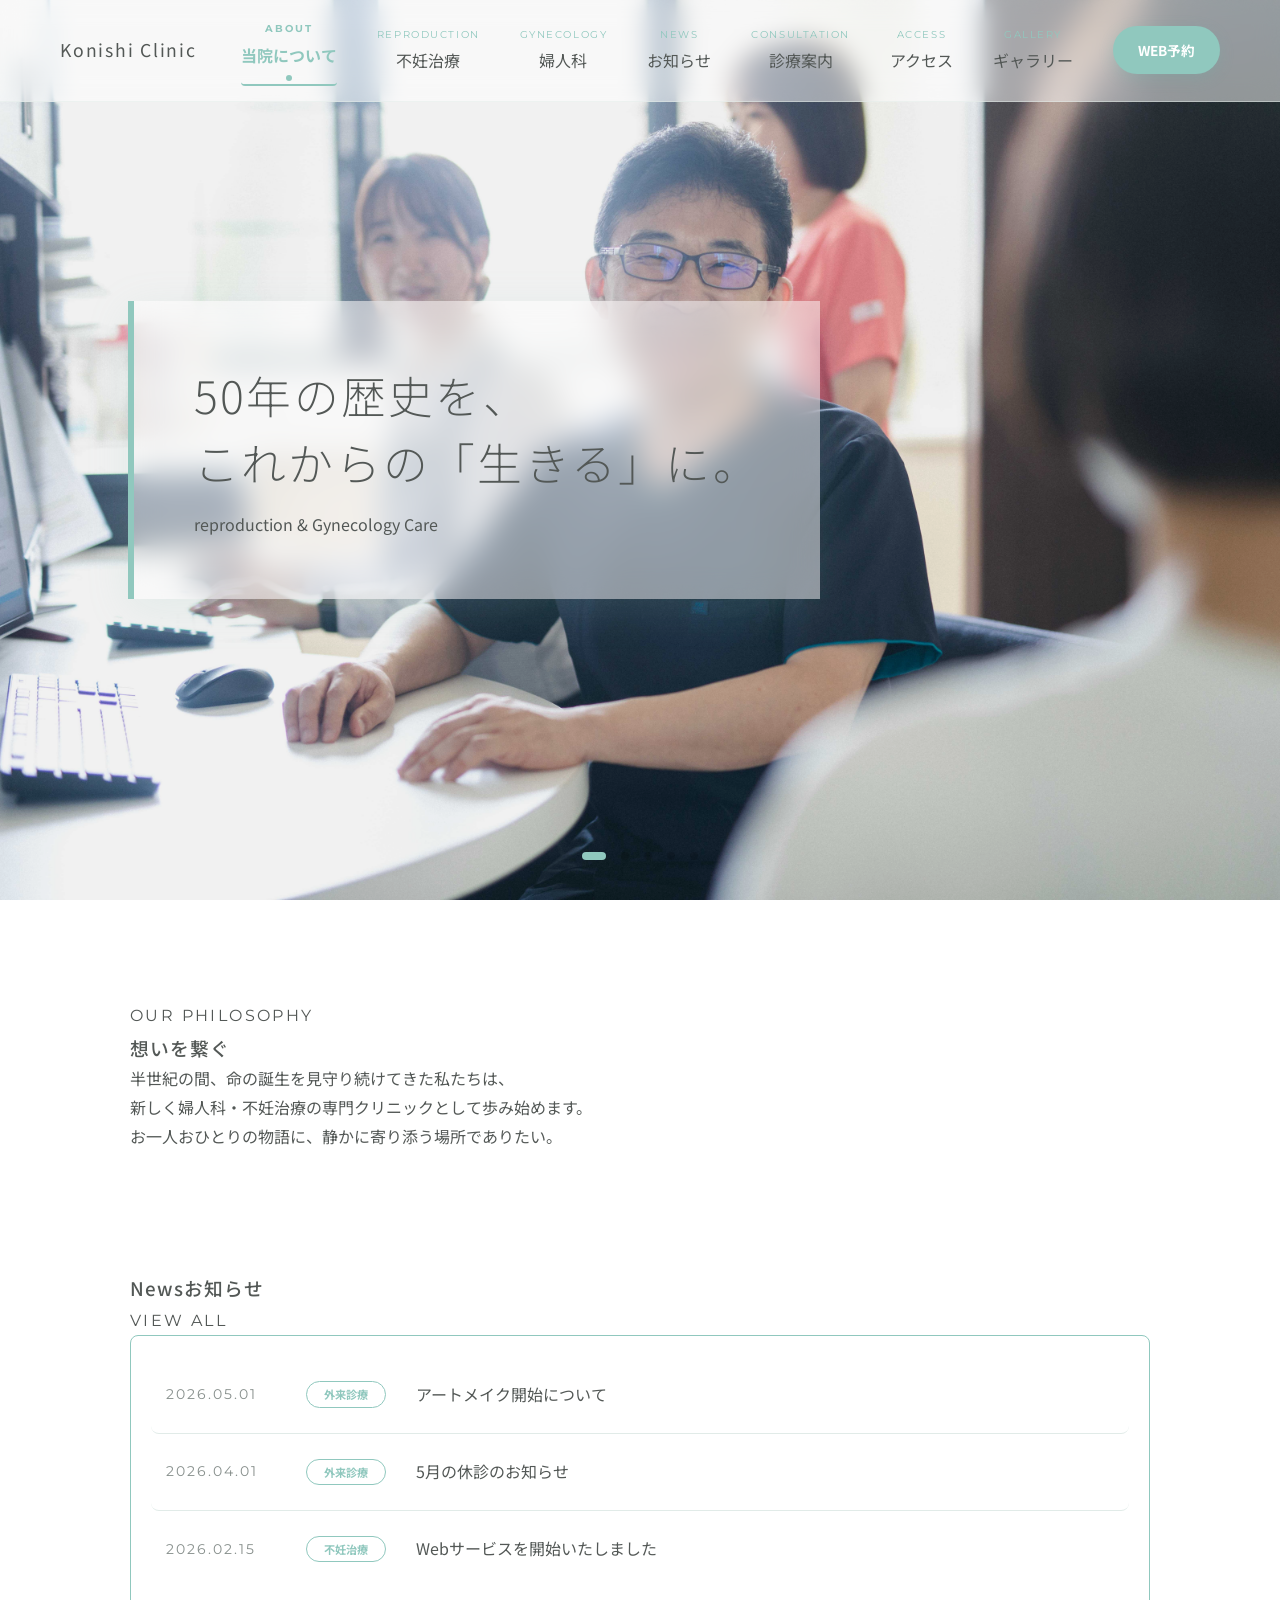
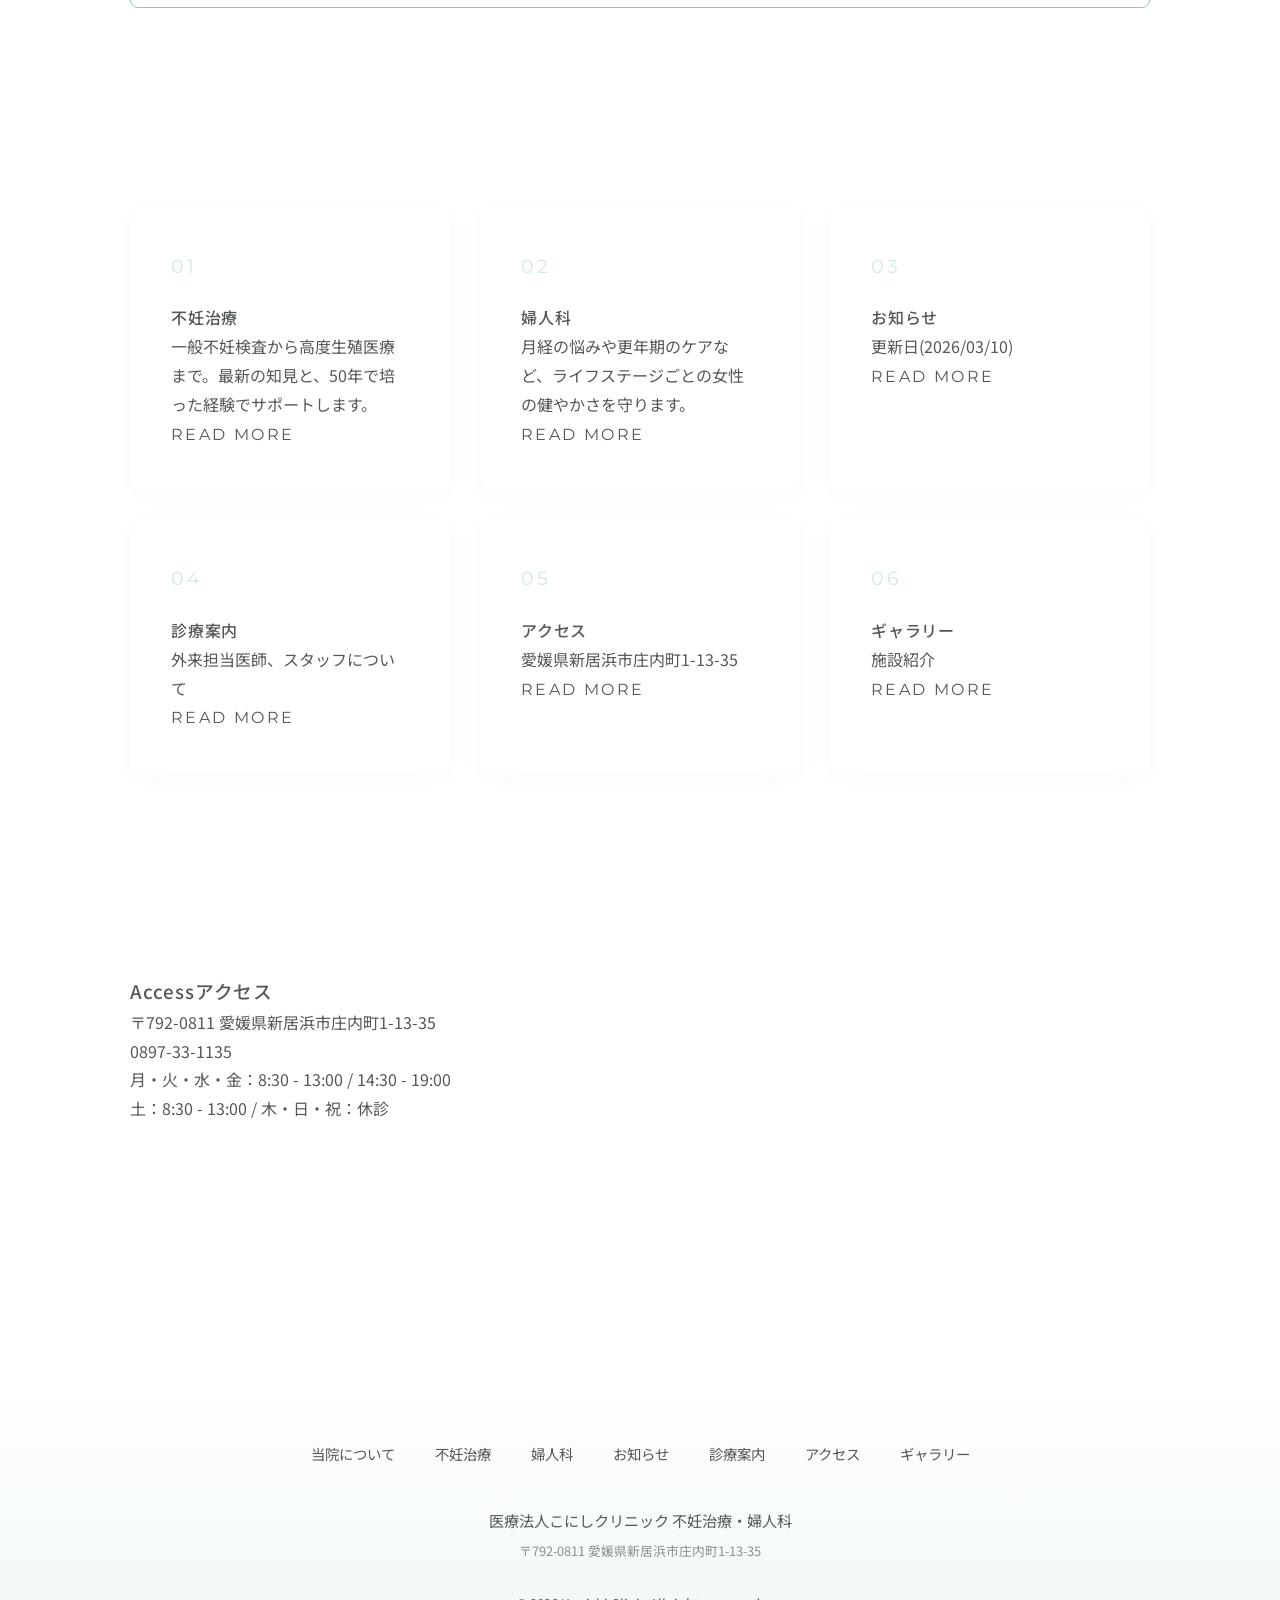
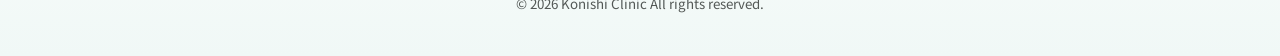
==== commit 08bf82e7: "FIX" ====
--- a/index.html
+++ b/index.html
@@ -41,7 +41,7 @@
     <section class="hero">
         <div class="slider-container">
             <div class="slide is-active">
-                <div class="img-wrap"><img src="image/image1.jpg" alt="風景1"></div>
+                <div class="img-wrap"><img src="image/image19.jpg" alt="風景1"></div>
                 <div class="hero-content">
                     <div class="glass-panel">
                         <h2 class="js-scroll">50年の歴史を、<br>これからの「生きる」に。</h2>
@@ -68,16 +68,16 @@
                 </div>
             </div>
              <div class="slide">
-                <div class="img-wrap"><img src="image/image6.jpg" alt="風景3"></div>
-                <div class="hero-content">
-                    <div class="glass-panel">
-                        <h2>落ち着いた空間と、<br>安心の医療を</h2>
+                <div class="img-wrap"><img src="image/image20.jpg" alt="風景3"></div>
+                <div class="hero-content">
+                    <div class="glass-panel">
+                        <h2>信頼と、<br>安心の医療を</h2>
                         <p>Advanced & Trusted Medicine</p>
                     </div>
                 </div>
             </div>
              <div class="slide">
-                <div class="img-wrap"><img src="image/image30.jpg" alt="風景3"></div>
+                <div class="img-wrap"><img src="image/image25.jpg" alt="風景3"></div>
                 <div class="hero-content">
                     <div class="glass-panel">
                         <h2>命の育みと、<br>その先へ</h2>
@@ -119,21 +119,21 @@
                <li>
                     <a href="news.html#news-0501">
                         <time>2026.05.01</time>
-                        <span class="cat">お知らせ</span>
+                        <span class="cat">外来診療</span>
                         <p>アートメイク開始について</p>
                     </a>
                 </li>
                 <li>
                     <a href="news.html#news-0401">
                         <time>2026.04.01</time>
-                        <span class="cat">お知らせ</span>
+                        <span class="cat">外来診療</span>
                         <p>5月の休診のお知らせ</p>
                     </a>
                 </li>
                 <li>
                     <a href="news.html#news-0215">
                         <time>2026.02.15</time>
-                        <span class="cat">お知らせ</span>
+                        <span class="cat">不妊治療</span>
                         <p>Webサービスを開始いたしました</p>
                     </a> </li> </ul>
         </div>
--- a/css/style.css
+++ b/css/style.css
@@ -177,21 +177,18 @@
 @media (min-width: 1150px) {
     /* 画面幅が1150px以上（PCサイズ）の時だけ適用されるルール */
     .nav-indicator {
-        position: absolute; /* 親要素（nav ul）を基準に自由な位置に配置 */
-        bottom: -5px; left: 0; /* 下から-5px（はみ出す）、左から0の位置 */
-        height: calc(100% + 10px); /* 高さはメニューの100%に10px足したサイズ */
-        width: 0; /* 最初は幅ゼロ（見えない） */
-        background: linear-gradient(90deg, rgba(235,246,243,0.8) 0%, rgba(255,255,255,0) 100%); /* 背景グラデーション */
-        border-bottom: 2px solid var(--accent); /* 下に2pxのミントグリーンの線 */
-        border-radius: 4px; /* 角を4pxだけ少し丸くする */
-        /* アニメーション：すべての変化を0.4秒かけて、特殊な動き(cubic-bezier)で行う */
+        position: absolute; 
+        bottom: -5px; left: 0; 
+        height: calc(100% + 10px); 
+        width: 0; 
+        background: transparent; /* ★背景のグラデーションを透明にして消す */
+        border-bottom: 2px solid var(--accent); /* ★下のミントグリーンの線だけを残す */
+        border-radius: 4px; 
         transition: all 0.4s cubic-bezier(0.25, 1, 0.5, 1);
-        opacity: 0; /* 最初は透明（見えない） */
-        pointer-events: none; /* マウスのクリック等に反応させない（邪魔にならないように） */
-        z-index: -1; /* メニューの文字より後ろ（下）に表示する */
+        opacity: 0; 
+        pointer-events: none; 
+        z-index: -1; 
     }
-    nav a:hover { transform: none !important; } /* インジケーターが動くので、文字自体の浮き上がりはキャンセル */
-    nav a.active::after { display: none !important; } /* PCでは丸いドットも隠す */
 }
 
 /* ===================================================
@@ -243,15 +240,18 @@
     border: 1px solid var(--accent); /* 1pxのミントグリーンの枠線 */
     color: var(--accent); 
     border-radius: 40px; 
-    font-family: var(--font-serif); /* フォントを明朝体に */
+    font-family: var(--font-ja); /* ★基本のフォント（ゴシック体）に統一 */
+    font-weight: 500; /* ★少し太字にして読みやすさをアップ */
     letter-spacing: 0.05em; font-size: 0.95rem; 
 }
+
 .service-nav a:hover { 
     background: var(--gradient-accent); /* ホバー時はグラデーション背景に塗りつぶす */
     color: #fff; /* 文字は白に反転 */
     transform: translateY(-3px); box-shadow: 0 5px 15px rgba(144, 200, 190, 0.3); 
     border-color: transparent; /* 枠線を透明にして消す */
 }
+
 
 /* 注意書きテキスト（ピンクの枠） */
 .notice-text { 
@@ -383,7 +383,7 @@
     border-radius: 12px; /* 角丸12px */
     box-shadow: 0 4px 25px rgba(144, 200, 190, 0.06); 
     scroll-margin-top: 120px; /* ページ内リンクで飛んできた時、固定ヘッダーの下に隠れないよう、上に120pxの見えないバリア（スクロール位置調整）を張る */
-    border: 1px solid rgba(255,255,255,0.6);
+    border: 1px solid var(--accent); /* ★枠線をミントグリーンに変更 */
 }
 /* 枠組みの中の見出し（h3） */
 .content-section h3, .gyne-section h3 { 
@@ -398,15 +398,27 @@
 =================================================== */
 
 /* --- 08-1. お知らせリスト --- */
-.news-list { list-style: none; border-top: 1px solid var(--line); }
+.news-list { 
+    list-style: none; 
+    border: 1px solid var(--accent); 
+    border-radius: 8px; 
+    padding: 20px; 
+    background: rgba(255,255,255,0.5); 
+}
 .news-list li {
-    display: flex; align-items: flex-start; /* 横並びにし、要素の「上端」で揃える */
+    display: flex; align-items: flex-start; 
     justify-content: space-between; gap: 20px;
-    padding: 25px 15px; border-bottom: 1px solid var(--line); transition: all 0.3s ease;
+    padding: 25px 15px; 
+    border-bottom: 1px solid var(--line);
+    transition: all 0.3s ease;
     border-radius: 8px; scroll-margin-top: 100px;
+    background: transparent;
+}
+.news-list li:last-child {
+    border-bottom: none;
 }
 .news-list li:hover { 
-    background: var(--bg-light); /* マウスを乗せたら背景色を付ける */
+    background: rgba(255,255,255,0.7);
     transform: translateX(5px); /* 右に5pxスッと動かす */
 }
 .news-list li > a:first-child,
@@ -423,10 +435,14 @@
 .news-list .cat {
     /* カテゴリ名（「お知らせ」「重要」など）の装飾 */
     font-size: 0.7rem; color: var(--accent); border: 1px solid var(--accent); 
-    padding: 2px 12px; margin-right: 30px; border-radius: 20px; 
+    padding: 2px 0; /* ★変更: 左右の余白をゼロにする（固定幅でコントロールするため） */
+    width: 80px; /* ★追加: バッジの横幅をすべて80pxに統一 */
+    text-align: center; /* ★追加: バッジ内の文字を中央揃えにする */
+    display: inline-block; /* ★追加: 幅の指定を正確に効かせる */
+    margin-right: 30px; border-radius: 20px; 
     font-weight: bold; 
-    white-space: nowrap; /* テキストが長くなっても絶対に枠内で改行させない */
-    flex-shrink: 0; /* 画面が狭くなっても枠を潰さない */
+    white-space: nowrap;
+    flex-shrink: 0; 
 }
 .news-list li:hover time, .news-list li:hover p { color: var(--hover-accent); }
 .news-list li:hover .cat { border-color: var(--hover-accent); background: var(--accent); color: #fff; } /* ホバー時、カテゴリ枠を塗りつぶし反転 */
@@ -447,23 +463,41 @@
 
 /* --- 08-2. 診療案内カード (01〜06) --- */
 .medical-grid { 
-    display: grid; /* Gridレイアウト（マス目状に要素を配置する）を有効化 */
-    grid-template-columns: repeat(3, 1fr); /* 3列（1fr = 1つの均等な比率）のマス目を作る */
-    gap: 30px; /* マス目同士の隙間を30pxにする */
+    display: grid; 
+    grid-template-columns: repeat(3, 1fr); 
+    gap: 30px; 
 }
 .medical-card { 
-    display: block; background: rgba(255,255,255,0.9); 
-    padding: 40px; /* 上下左右の余白を40pxで統一して正方形に近い美しい形にする */
-    border-radius: 12px; border: 1px solid rgba(255,255,255,0.5) !important; 
+    display: block; 
+    background: rgba(255,255,255,0.9); 
+    padding: 40px; 
+    border-radius: 12px; 
+    border: 1px solid rgba(255,255,255,0.5) !important; 
     box-shadow: 0 4px 20px rgba(144, 200, 190, 0.08); 
-}
-.medical-card:hover { transform: translateY(-5px); box-shadow: 0 15px 35px rgba(144, 200, 190, 0.2); background: #ffffff; }
-.card-num { color: var(--accent); font-size: 1.2rem; opacity: 0.4; margin-bottom: 20px; display: block; } /* 01, 02 などの数字（透明度0.4で薄く） */
+    transition: all 0.4s ease; /* ★追加: 色の変化をフワッと滑らかにする */
+}
+.card-num { 
+    color: var(--accent); font-size: 1.2rem; opacity: 0.4; margin-bottom: 20px; display: block; 
+    transition: all 0.4s ease; /* ★追加: 数字の変化も滑らかにする */
+}
+
+/* ▼ ホバー時（マウスを乗せた時）の反転エフェクト ▼ */
+.medical-card:hover { 
+    transform: translateY(-5px); /* 少し上に動く */
+    box-shadow: 0 15px 35px rgba(144, 200, 190, 0.3); /* 影をミント色で少し濃く */
+    background: var(--gradient-accent); /* ★背景をミントのグラデーションに反転 */
+    color: #fff; /* ★全体の文字色を白に反転 */
+    border-color: transparent !important; /* 枠線を透明にして消す */
+}
+.medical-card:hover .card-num {
+    color: #fff; /* ★左上の数字（01, 02...）も白に反転 */
+    opacity: 0.9; /* 少しだけ透明度を上げてクッキリ見せる */
+}
 
 /* --- 08-3. 治療フロー＆テーブル --- */
 /* 治療ステップ（ステップ1、ステップ2...などの枠） */
 .flow-step { 
-    background: rgba(255,255,255,0.8); border-radius: 8px; padding: 25px; margin-bottom: 20px; 
+    background: rgba(255,255,255,0.8); border-radius: 8px; padding: 30px; margin-bottom: 20px; 
     border-left: 5px solid var(--accent); /* 左側に太いミント色のライン */
     box-shadow: 0 4px 15px rgba(144, 200, 190, 0.05); 
 }
@@ -493,17 +527,6 @@
     flex-shrink: 0;         /* 横幅が狭くなっても画像が潰されないように固定 */
 }
 
-/* --- 10. スマホ対応 (768px以下) 内の修正 --- */
-@media (max-width: 768px) {
-    .step-img {
-        width: 100%;        /* スマホでは横幅いっぱい */
-        aspect-ratio: 16 / 9; /* スマホは少し横長に見せるとスッキリします */
-        height: auto;       /* 高さは比率に合わせて自動計算 */
-        margin-top: 0;
-        object-fit: cover;  /* ★スマホではトリミング(cover)を維持 */
-    }
-}
-
 /* 診療時間などの表（テーブル） */
 .schedule-wrap { overflow-x: auto; margin-bottom: 25px; } /* スマホなどで表がはみ出す時、表の中だけを横スクロールできるようにする */
 .medical-table { width: 100%; min-width: 600px; border-collapse: collapse; background: #fff; box-shadow: 0 4px 15px rgba(144, 200, 190, 0.08); border-radius: 8px; overflow: hidden; } /* border-collapse: 枠線の隙間をなくす */
@@ -518,13 +541,13 @@
 /* --- 08-4. 医師・スタッフ・施設・ギャラリー --- */
 /* ご予約方法カード（電話とWeb） */
 .reservation-cards { display: flex; gap: 30px; }
-.res-card { flex: 1; background: rgba(255,255,255,0.9); border: 1px solid var(--line); padding: 40px 30px; border-radius: 12px; text-align: center; box-shadow: 0 4px 20px rgba(144, 200, 190, 0.05); }
+.res-card { flex: 1; background: rgba(255,255,255,0.9); border: 1px solid var(--accent); padding: 40px; border-radius: 12px; text-align: center; box-shadow: 0 4px 20px rgba(144, 200, 190, 0.05); }
 .res-card:hover { transform: translateY(-5px); box-shadow: 0 10px 25px rgba(144, 200, 190, 0.2); background: #fff; border-color: transparent; }
 .res-card h3 { color: var(--accent); margin-bottom: 15px; font-size: 1.2rem; }
 .res-card .tel-number { font-size: 2.2rem; font-weight: 500; margin: 15px 0; letter-spacing: 0.05em; }
 
 /* 医師紹介ボックス */
-.doctor-box { display: flex; gap: 40px; background: rgba(255,255,255,0.9); padding: 40px; border-radius: 12px; box-shadow: 0 4px 20px rgba(144, 200, 190, 0.08); margin-bottom: 30px; border: 1px solid rgba(255,255,255,0.5); }
+.doctor-box { display: flex; gap: 40px; background: rgba(255,255,255,0.9); padding: 40px; border-radius: 12px; box-shadow: 0 4px 20px rgba(144, 200, 190, 0.08); margin-bottom: 30px; border: 1px solid var(--accent); }
 .doc-img { width: 220px; height: 280px; background: #eee; border-radius: 8px; object-fit: cover; } /* 医師の写真は固定サイズで綺麗にトリミング */
 .doc-info { flex: 1; }
 .doc-role { color: var(--accent); font-size: 0.9rem; margin-bottom: 5px; font-weight: bold; }
@@ -532,15 +555,15 @@
 
 /* スタッフ紹介（複数ボックス） */
 .staff-grid { display: grid; grid-template-columns: repeat(auto-fit, minmax(280px, 1fr)); gap: 20px; } /* 画面幅に合わせて自動で列数を調整するGrid。最小幅は280px */
-.staff-box { padding: 30px; background: rgba(255,255,255,0.9); border-radius: 12px; box-shadow: 0 4px 20px rgba(144, 200, 190, 0.05); border: 1px solid rgba(255,255,255,0.5); }
+.staff-box { padding: 40px; background: rgba(255,255,255,0.9); border-radius: 12px; box-shadow: 0 4px 20px rgba(144, 200, 190, 0.05); border: 1px solid var(--accent); }
 .staff-box h4 { color: var(--accent); margin-bottom: 15px; font-size: 1.1rem; border-bottom: 1px dashed var(--line); padding-bottom: 10px; }
 
 /* 施設基準・アコーディオン（クリックして開閉するメニュー） */
-.facility-details { margin-top: 40px; border: 1px solid var(--line); border-radius: 12px; background: rgba(255,255,255,0.9); }
-.facility-summary { padding: 20px 30px; cursor: pointer; font-weight: bold; color: var(--accent); font-size: 1.1rem; list-style: none; }
+.facility-details { margin-top: 40px; border: 1px solid var(--accent); border-radius: 12px; background: rgba(255,255,255,0.9); }
+.facility-summary { padding: 30px; cursor: pointer; font-weight: bold; color: var(--accent); font-size: 1.1rem; list-style: none; }
 .facility-summary::-webkit-details-marker { display: none; } /* ブラウザ（特にSafari）標準の黒い三角マークを非表示にする */
 .facility-summary::marker { display: none; } /* その他のブラウザ用の三角マーク非表示 */
-.facility-content { padding: 0 30px 30px; font-size: 0.9rem; color: var(--text); border-top: 1px solid var(--line); margin-top: 10px; padding-top: 20px; }
+.facility-content { padding: 30px; font-size: 0.9rem; color: var(--text); border-top: 1px solid var(--line); margin-top: 10px; }
 .facility-content h5 { font-size: 1rem; color: var(--accent); margin-top: 25px; margin-bottom: 8px; border-left: 4px solid var(--accent); padding-left: 10px; } /* 見出しにミントの縦線装飾と余白を設定 */
 .facility-content h5:first-child { margin-top: 0; } /* 一番最初の見出しだけは上の余白を詰める */
 .facility-content p { margin-bottom: 15px; color: var(--sub-text); line-height: 1.8; }
@@ -564,9 +587,9 @@
 
 /* --- 08-5. アクセスマップ --- */
 .access-wrapper { display: flex; flex-direction: column; gap: 50px; }
-.map-container { width: 100%; height: 450px; border-radius: 12px; overflow: hidden; border: 1px solid var(--line); box-shadow: 0 4px 20px rgba(144, 200, 190, 0.08); }
+.map-container { width: 100%; height: 450px; border-radius: 12px; overflow: hidden; border: 1px solid var(--accent); box-shadow: 0 4px 20px rgba(144, 200, 190, 0.08); }
 .info-grid { display: grid; grid-template-columns: 1fr 1fr; gap: 30px; } /* 情報枠を2列で表示 */
-.info-box { background: rgba(255,255,255,0.9); padding: 40px; border-radius: 12px; box-shadow: 0 4px 20px rgba(144, 200, 190, 0.08); border: 1px solid rgba(255,255,255,0.5); }
+.info-box { background: rgba(255,255,255,0.9); padding: 40px; border-radius: 12px; box-shadow: 0 4px 20px rgba(144, 200, 190, 0.08); border: 1px solid var(--accent); }
 .info-box h3 { color: var(--accent); font-size: 1.3rem; margin-bottom: 20px; padding-bottom: 10px; border-bottom: 1px dashed var(--line); }
 
 /* ===================================================
@@ -606,7 +629,7 @@
 @media (max-width: 1150px) {
     .glass-header { padding: 15px 20px; } /* ヘッダーの余白を少し狭くする */
     .menu-toggle { display: block; } /* PCでは隠していたハンバーガーアイコンを表示する */
-    
+    .header-inner { gap: 20px; }
     nav {
         display: block !important; /* スマホ用メニューの設定を有効にする */
         position: fixed; top: 0; right: -100%; /* 初期状態は画面の「右外」に隠しておく（-100%） */
@@ -622,25 +645,10 @@
     nav a { font-size: 1.05rem; width: 100%; text-align: left; padding: 10px 0; border-bottom: 1px solid var(--line); } /* 文字を左寄せにし、下線を引く */
     .reserve-btn { width: 100%; margin-top: 15px; padding-bottom: 20px; }
     .reserve-btn a { text-align: center; border-bottom: none; } /* 予約ボタンのデザイン調整 */
-    /* --- 1150px以下（メニューのスマホ化・iPad等のタブレット対応） --- */
-@media (max-width: 1150px) {
-    .glass-header { padding: 15px 20px; }
-    .menu-toggle { display: block; }
-    
-    /* ... (中略：navなどの既存のコード) ... */
-    
-    .reserve-btn { width: 100%; margin-top: 15px; padding-bottom: 20px; }
-    .reserve-btn a { text-align: center; border-bottom: none; }
-
-    /* ▼▼▼ ここから追記 ▼▼▼ */
-    /* タブレット・小型PCサイズでの、すりガラスパネルの調整 */
     .hero-content { padding-left: 8%; } /* 左の余白を少しだけ減らす */
     .hero-content h2 { font-size: 2.2rem; } /* 大画面(2.8rem)とスマホ(1.4rem)の中間サイズに */
     .glass-panel { padding: 40px; } /* パネルの余白を60pxから40pxに縮小して圧迫感を軽減 */
-    /* ▲▲▲ ここまで追記 ▲▲▲ */
-}
-
-
+}
 
 @media (max-width: 1024px) {
     .medical-grid { grid-template-columns: repeat(2, 1fr); } /* 3列だった診療カードを、画面が少し狭くなったら2列に変更する */
@@ -669,7 +677,9 @@
     .news-img { width: 100px; height: 70px; } /* スマホではお知らせのサムネイル画像を小さくする */
     
     .flow-step.with-img { flex-direction: column; gap: 15px; } /* 治療フローの図とテキストを縦並びに */
-    .flow-step.with-img { flex-direction: column; gap: 15px; } /* 治療フローの図とテキストを縦並びに */
+    
+    /* スマホ用ステップ画像調整 */
+    .step-img { width: 100%; height: auto; aspect-ratio: 16 / 9; margin-top: 0; object-fit: cover; }
     
     /* ▼▼▼ ここから追加 ▼▼▼ */
     /* 治療ステップの見出しを、スマホ画面でも1列に綺麗に収めるための微調整 */
@@ -684,8 +694,6 @@
     /* ▲▲▲ ここまで追加 ▲▲▲ */
 
     .step-img-dummy { width: 100%; height: 160px; margin-top: 0; }
-    .step-img-dummy { width: 100%; height: 160px; margin-top: 0; }
-    .step-img { width: 100%; height: auto; aspect-ratio: 16 / 9; margin-top: 0; }
     
     .reservation-cards { flex-direction: column; } /* 予約カード（電話/Web）を縦並びに */
     .doctor-box { flex-direction: column; padding: 20px; gap: 20px; } /* 医師紹介を縦並びにし、写真が上にくるようにする */
@@ -754,4 +762,4 @@
 .lightbox-caption { 
     color: #fff; text-align: center; margin-top: 15px; 
     font-size: 1.1rem; letter-spacing: 0.05em; 
-}+}
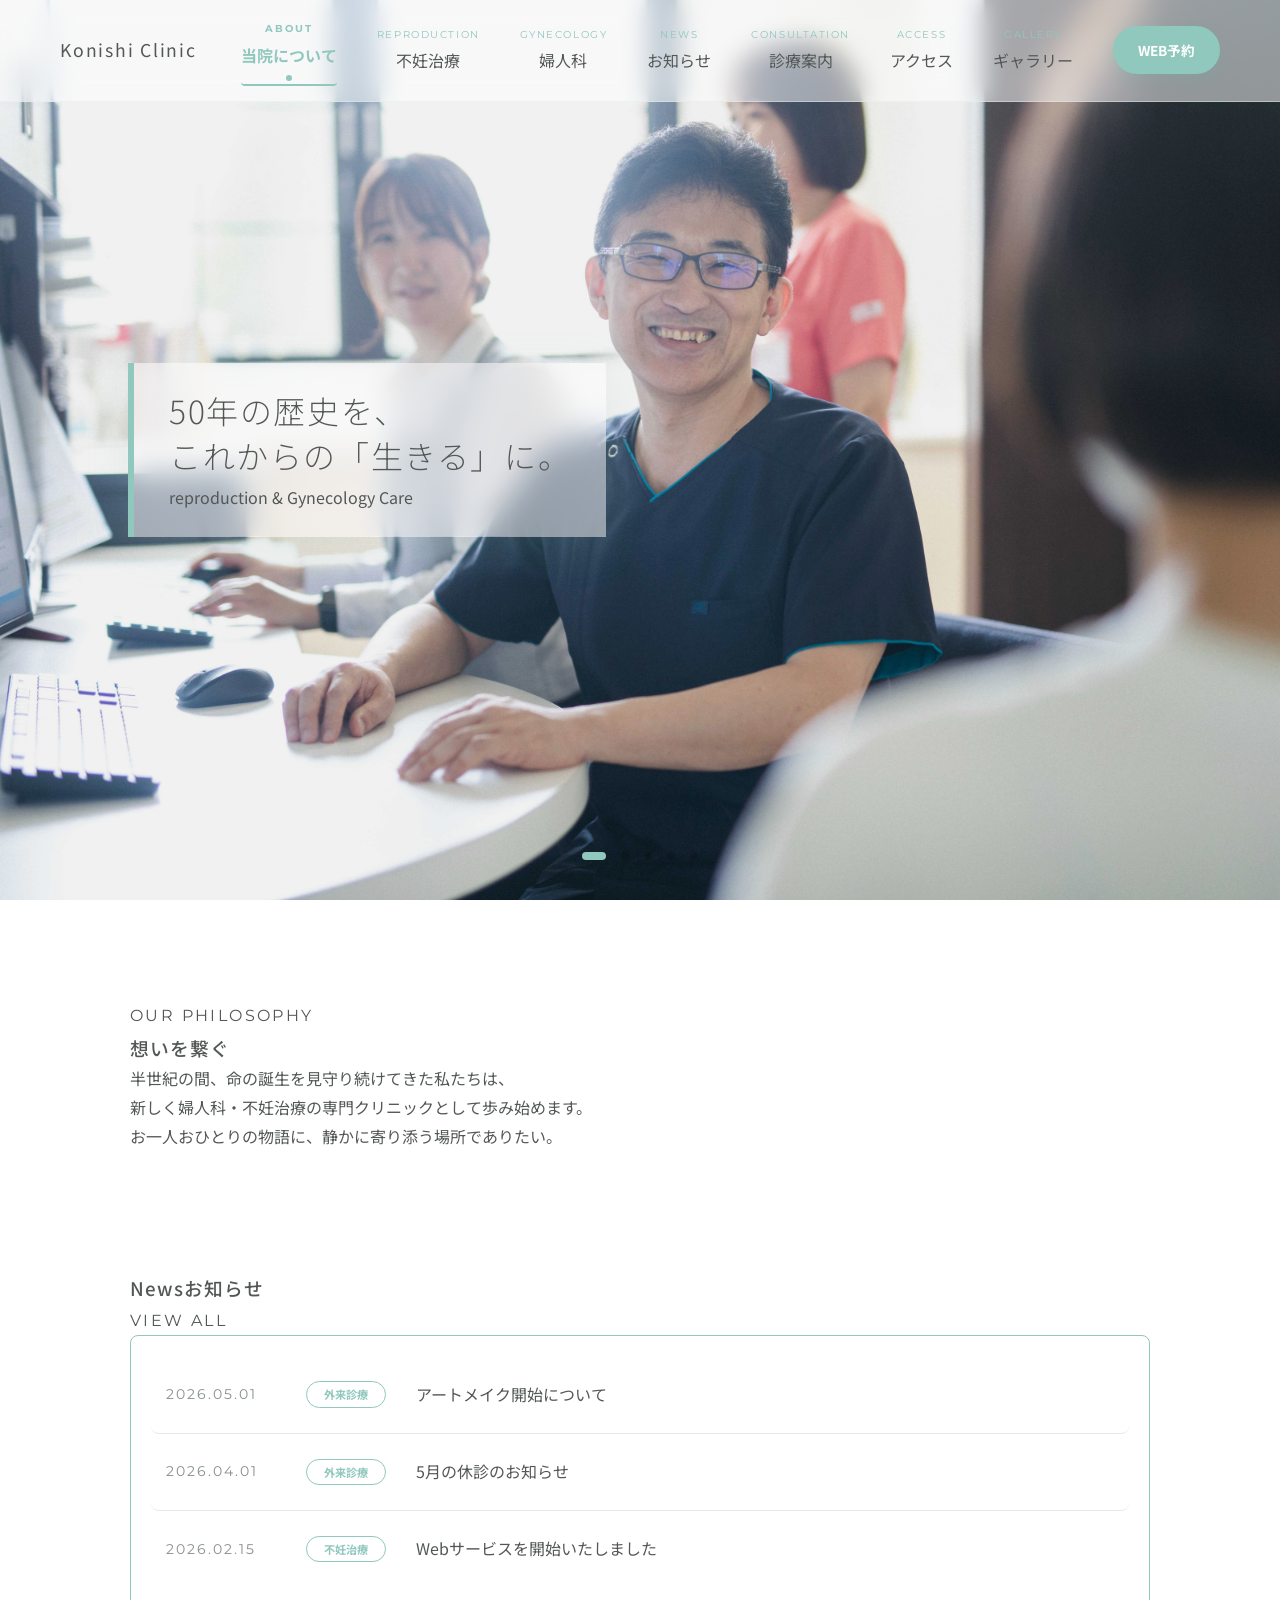
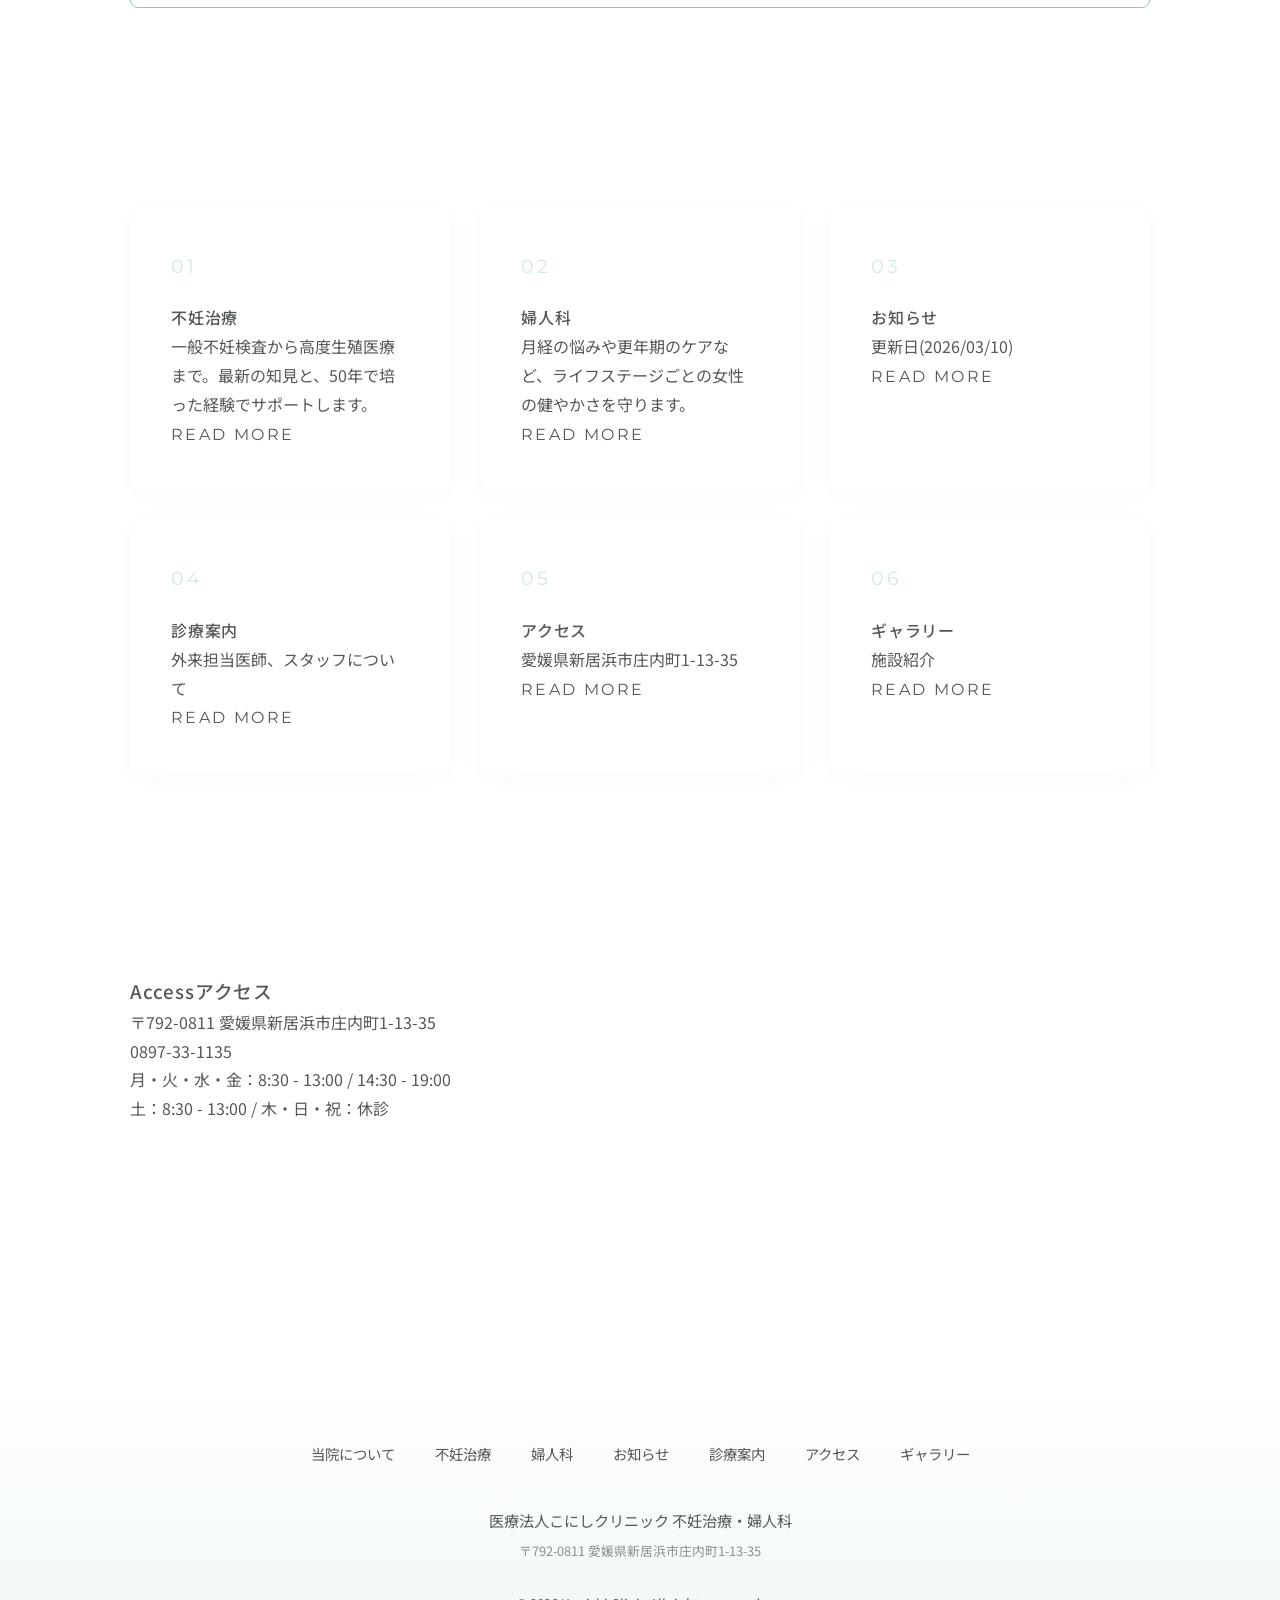
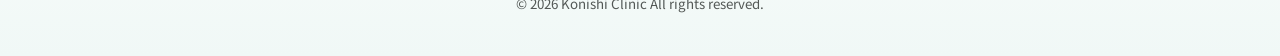
==== commit 8a825cd0: "Fix" ====
--- a/index.html
+++ b/index.html
@@ -63,7 +63,7 @@
                 <div class="hero-content">
                     <div class="glass-panel">
                         <h2>最新の医療と、<br>半世紀の経験を。</h2>
-                        <p>Advanced & Trusted Medicine</p>
+                        <p>technology and half a century of experience</p>
                     </div>
                 </div>
             </div>
@@ -81,7 +81,7 @@
                 <div class="hero-content">
                     <div class="glass-panel">
                         <h2>命の育みと、<br>その先へ</h2>
-                        <p>Advanced & Trusted Medicine</p>
+                        <p>Nurturing Life, Shaping the Future</p>
                     </div>
                 </div>
             </div>
--- a/css/style.css
+++ b/css/style.css
@@ -323,14 +323,20 @@
     z-index: 10; /* 画像よりずっと上に表示 */
 }
 .glass-panel { 
-    padding: 60px; 
-    background: rgba(255, 255, 255, 0.5); backdrop-filter: blur(15px); /* 半透明白＋すりガラス15px */
-    border-left: 6px solid var(--accent); /* 左側に太さ6pxのミントグリーンのアクセント線 */
-    box-shadow: 0 10px 40px rgba(144, 200, 190, 0.15); /* ぼんやりと広い範囲の影 */
+    padding: 25px 35px; /* ★余白をさらに削ってスリムに */
+    background: rgba(255, 255, 255, 0.5); backdrop-filter: blur(15px);
+    border-left: 6px solid var(--accent); 
+    box-shadow: 0 10px 40px rgba(144, 200, 190, 0.15); 
 }
 .hero-content h2 { 
-    font-size: 2.8rem; line-height: 1.5; margin-bottom: 15px; 
-    color: var(--text); font-weight: 250; /* 文字の太さをかなり細めに設定して洗練された印象に */
+    font-size: 2.0rem; /* ★文字サイズも少し小さく */
+    line-height: 1.4; 
+    margin-bottom: 5px; /* ★下の余白をさらに詰める */
+    color: var(--text); font-weight: 250; 
+}
+.glass-panel p {
+    font-size: 1rem; /* ★英語サブタイトルも大きすぎないよう指定 */
+    margin: 0;
 }
 
 /* スライダー下部の丸い点（ドット） */
@@ -645,9 +651,10 @@
     nav a { font-size: 1.05rem; width: 100%; text-align: left; padding: 10px 0; border-bottom: 1px solid var(--line); } /* 文字を左寄せにし、下線を引く */
     .reserve-btn { width: 100%; margin-top: 15px; padding-bottom: 20px; }
     .reserve-btn a { text-align: center; border-bottom: none; } /* 予約ボタンのデザイン調整 */
-    .hero-content { padding-left: 8%; } /* 左の余白を少しだけ減らす */
-    .hero-content h2 { font-size: 2.2rem; } /* 大画面(2.8rem)とスマホ(1.4rem)の中間サイズに */
-    .glass-panel { padding: 40px; } /* パネルの余白を60pxから40pxに縮小して圧迫感を軽減 */
+    /* タブレット・小型PCサイズでの、すりガラスパネルの調整 */
+    .hero-content { padding-left: 8%; } 
+    .hero-content h2 { font-size: 1.7rem; } /* ★文字サイズを縮小 */
+    .glass-panel { padding: 20px 30px; } /* ★余白を縮小 */
 }
 
 @media (max-width: 1024px) {
@@ -656,13 +663,36 @@
 
 /* --- 768px以下（完全スマホ表示用レイアウト変更） --- */
 @media (max-width: 768px) {
-    .hero-content { padding: 0 5%; } /* 左右に5%の余白を入れて、画面端にピタッとくっつくのを防ぐ */
-    .hero-content h2 { font-size: 1.4rem; margin-bottom: 8px; line-height: 1.6; } /* 見出しをスマホの画面幅に合わせたサイズに縮小 */
-    .glass-panel { 
-        padding: 20px 25px; /* 上下20px、左右25pxに余白を削ってスッキリさせる */
-        border-left-width: 4px; /* 左側のミントの線も少し細くして圧迫感を減らす */
-    }
-    .glass-panel p { font-size: 0.85rem; } /* 英語のサブタイトルも少し小さくする */
+    /* ▼ 1. メイン画像エリアの「高さ」をスマホに最適化 ▼ */
+    .hero {
+        height: 85vh; /* スマホ画面の85%の高さにする（縦長になりすぎて写真が極端に切れるのを防ぐ） */
+        min-height: 500px;
+    }
+
+    /* ▼ 2. 写真の表示方法（余白を消し、良い位置で切り取る） ▼ */
+    .slide img {
+        object-fit: cover; /* 上下の余白を完全に消し、画面いっぱいに敷き詰める */
+        object-position: center 30%; /* ★重要: 写真の中心より「やや上」を基準にする（人物の顔が切れにくくなる） */
+        background-color: transparent;
+    }
+
+    /* ▼ 3. すりガラスパネルの配置（写真の下半分に美しく被せる） ▼ */
+    .hero-content {
+        padding: 0 5% 80px 5%; 
+        align-items: flex-end; 
+    }
+    .glass-panel {
+        padding: 15px 20px; /* ★上下15px、左右20pxまで極限に削る */
+        width: 100%;
+        border-left-width: 4px;
+        background: rgba(255, 255, 255, 0.75); 
+    }
+    .hero-content h2 { 
+        font-size: 1.25rem; /* ★スマホでの見出しをさらに少し小さく */
+        margin-bottom: 5px; /* ★見出しの下の隙間を詰める */
+        line-height: 1.5; 
+    }
+    .glass-panel p { font-size: 0.75rem; } /* ★英語のサブタイトルも小さく */
     .container { padding: 0 20px; } /* スマホでは全体の左右余白を20pxに狭くする */
     .content-section, .gyne-section { padding: 30px 20px; scroll-margin-top: 80px; }
     
@@ -677,9 +707,9 @@
     .news-img { width: 100px; height: 70px; } /* スマホではお知らせのサムネイル画像を小さくする */
     
     .flow-step.with-img { flex-direction: column; gap: 15px; } /* 治療フローの図とテキストを縦並びに */
-    
+  
     /* スマホ用ステップ画像調整 */
-    .step-img { width: 100%; height: auto; aspect-ratio: 16 / 9; margin-top: 0; object-fit: cover; }
+    .step-img { width: 100%; height: auto; aspect-ratio: 16 / 9; margin-top: 0; object-fit: contain; }
     
     /* ▼▼▼ ここから追加 ▼▼▼ */
     /* 治療ステップの見出しを、スマホ画面でも1列に綺麗に収めるための微調整 */
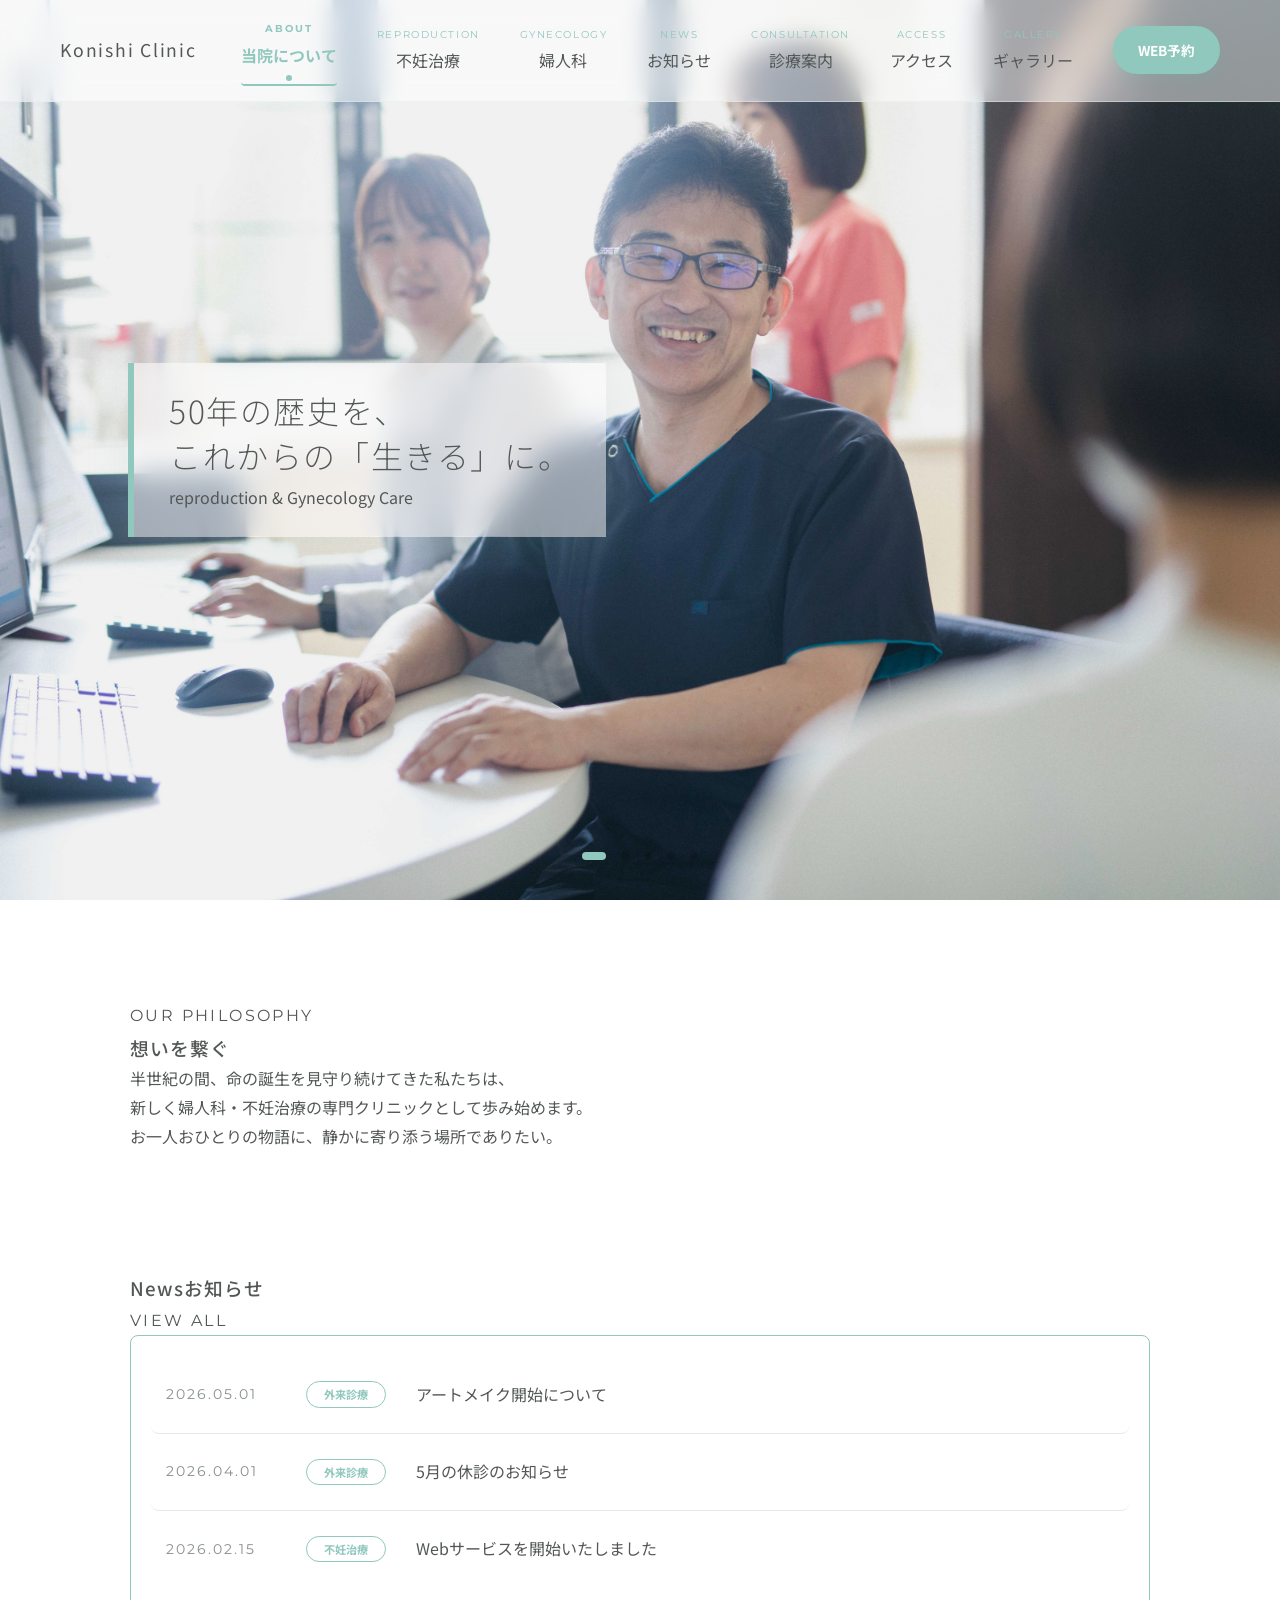
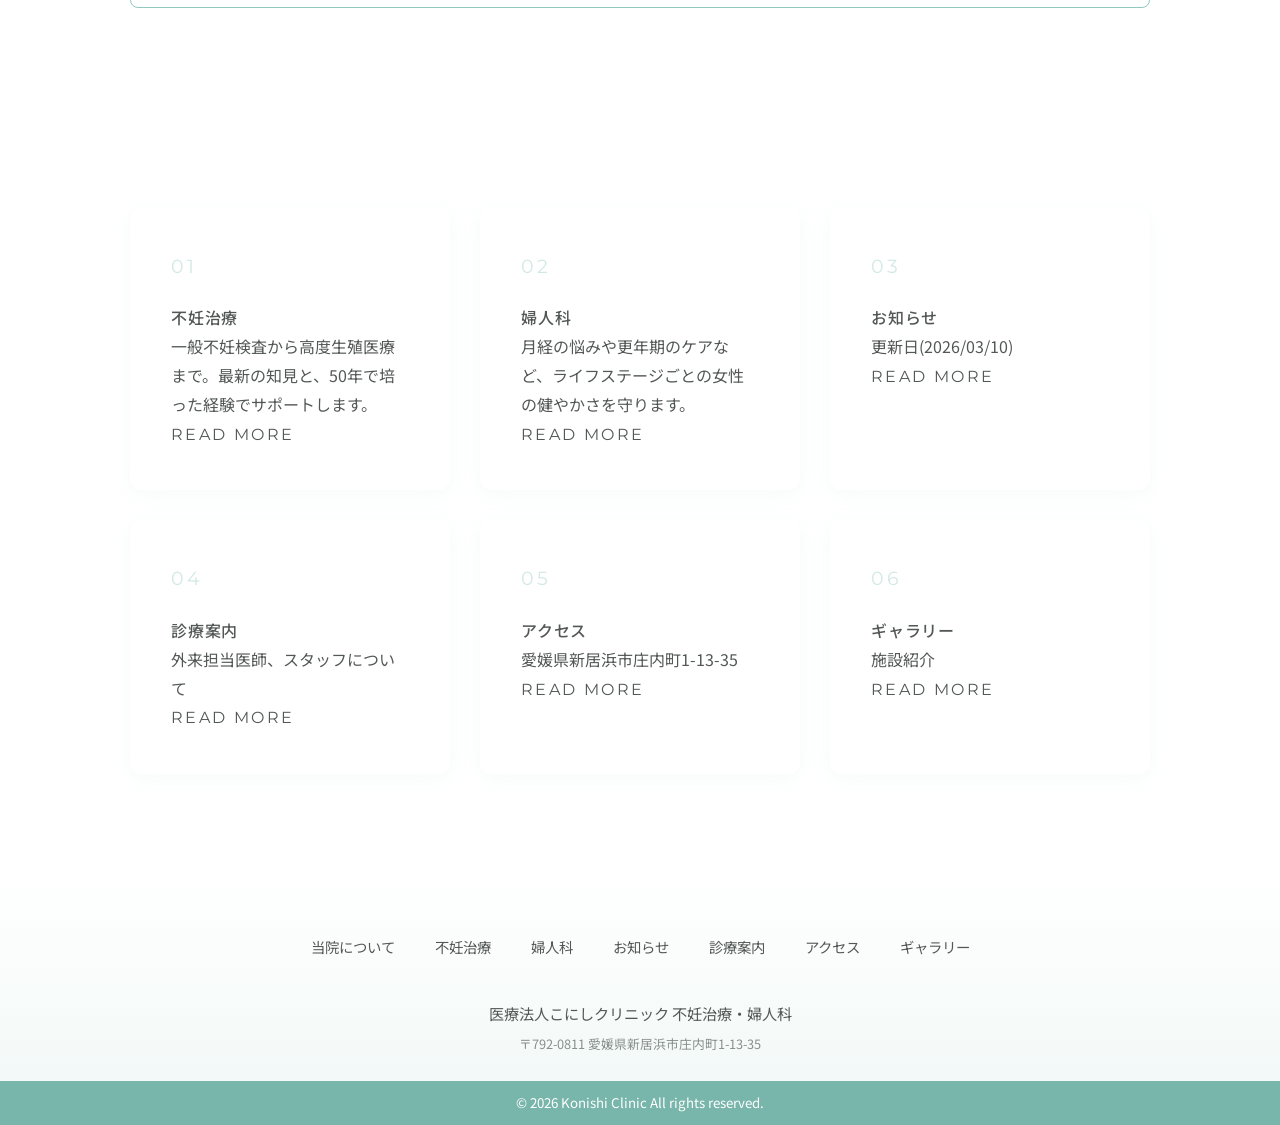
==== commit 55d8be0b: "Fix" ====
--- a/index.html
+++ b/index.html
@@ -194,26 +194,7 @@
         </div>
     </section>
 
-    <section id="access" class="section access-section">
-        <div class="container">
-            <div class="access-flex">
-                <div class="access-info js-scroll">
-                    <h3 class="title-with-en">Access<span>アクセス</span></h3>
-                    <div class="info-body">
-                        <p class="address">〒792-0811 愛媛県新居浜市庄内町1-13-35</p>
-                        <p class="tel">0897-33-1135</p>
-                        <div class="hours-summary">
-                            <p>月・火・水・金：8:30 - 13:00 / 14:30 - 19:00</p>
-                            <p>土：8:30 - 13:00 / 木・日・祝：休診</p>
-                        </div>
-                    </div>
-                </div>
-                <div class="map-wrap js-scroll">
-                    <iframe src="https://www.google.com/maps/embed?pb=!1m18!1m12!1m3!1d3301.785237379743!2d133.28470437635905!3d33.95304677319329!2m3!1f0!2f0!3f0!3m2!1i1024!2i768!4f13.1!3m3!1m2!1s0x3551065103632341%3A0xe54e156499806e00!2sKonishi+Clinic!5e0!3m2!1sja!2sjp!4v1709971584000!5m2!1sja!2sjp" width="100%" height="100%" style="border:0;" allowfullscreen="" loading="lazy"></iframe>
-                </div>
-            </div>
-        </div>
-    </section>
+    
 </main>
 
 <footer>
--- a/css/style.css
+++ b/css/style.css
@@ -108,6 +108,8 @@
 .mb-20 { margin-bottom: 20px !important; }    /* 下の外側余白を20px空ける */
 .pt-0 { padding-top: 0 !important; }          /* 上の内側余白をゼロにする（詰めたい時用） */
 .pb-0 { padding-bottom: 0 !important; }       /* 下の内側余白をゼロにする */
+
+.normal-list { list-style-type: disc; } /* リストのマーカーを黒い丸にする */
 
 /* ===================================================
    04. ヘッダー・ナビゲーション (Header & Menu)
@@ -601,13 +603,24 @@
 /* ===================================================
    09. フッター (Footer)
 =================================================== */
-footer { background: linear-gradient(to bottom, transparent, #F0F8F6); padding: 60px 0 40px; text-align: center; } /* 下に行くにつれて薄いミントになるグラデーション */
+footer { background: linear-gradient(to bottom, transparent, #F0F8F6); padding: 60px 0 70px; text-align: center; position: relative; } /* 下に行くにつれて薄いミントになるグラデーション */
 .footer-inner { display: flex; flex-direction: column; align-items: center; gap: 30px; }
 .footer-nav ul { display: flex; flex-wrap: wrap; justify-content: center; list-style: none; gap: 15px 40px; padding: 0; margin: 0 0 10px 0; }
 .footer-nav a { font-size: 0.9rem; }
 .footer-nav a:hover { color: var(--accent); }
 .footer-logo { font-size: 0.95rem; line-height: 1.8; }
 .footer-address { display: block; font-size: 0.8rem; color: var(--sub-text); margin-top: 5px; }
+footer small { 
+    background-color: var(--hover-accent); 
+    color: #fff; 
+    display: block; 
+    padding: 10px 0; 
+    text-align: center; 
+    position: absolute; 
+    bottom: 0; 
+    left: 0; 
+    width: 100vw; 
+}
 
 /* ===================================================
    10. スマホ・タブレット対応 (Responsive)
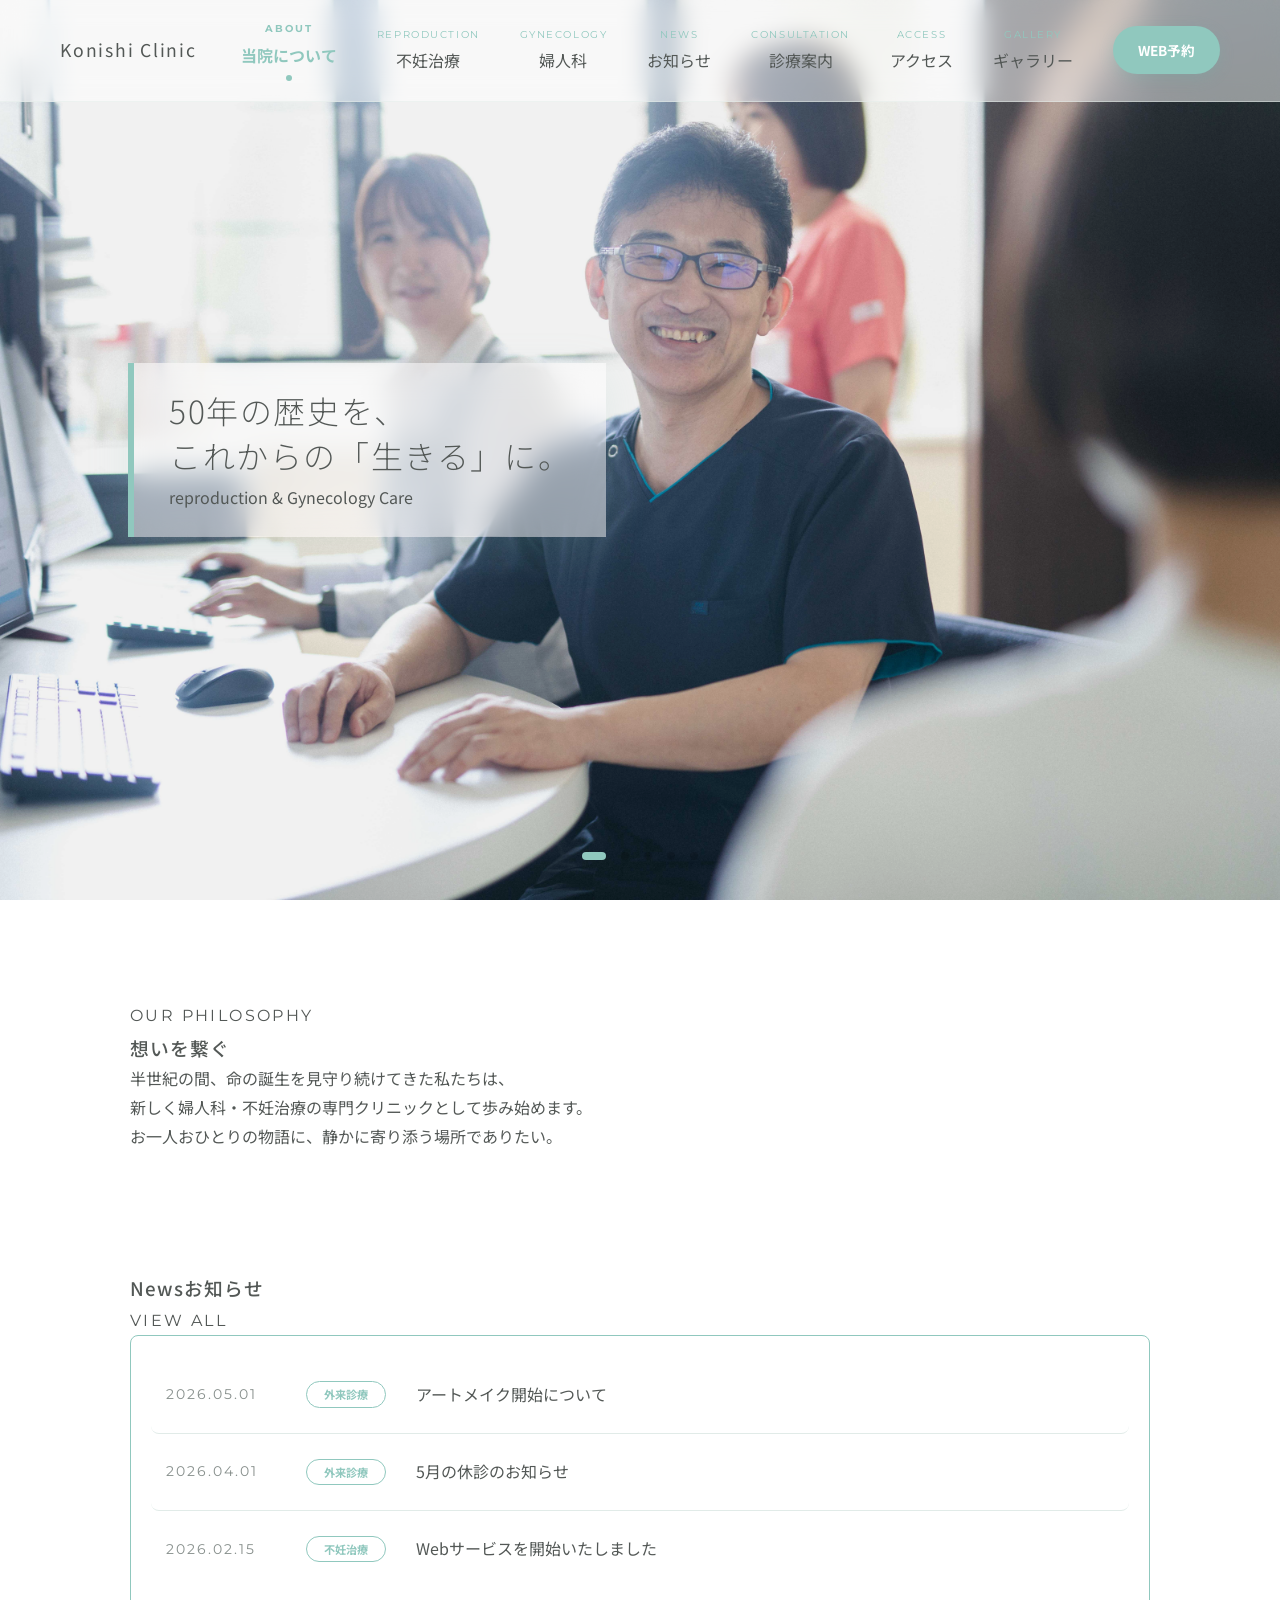
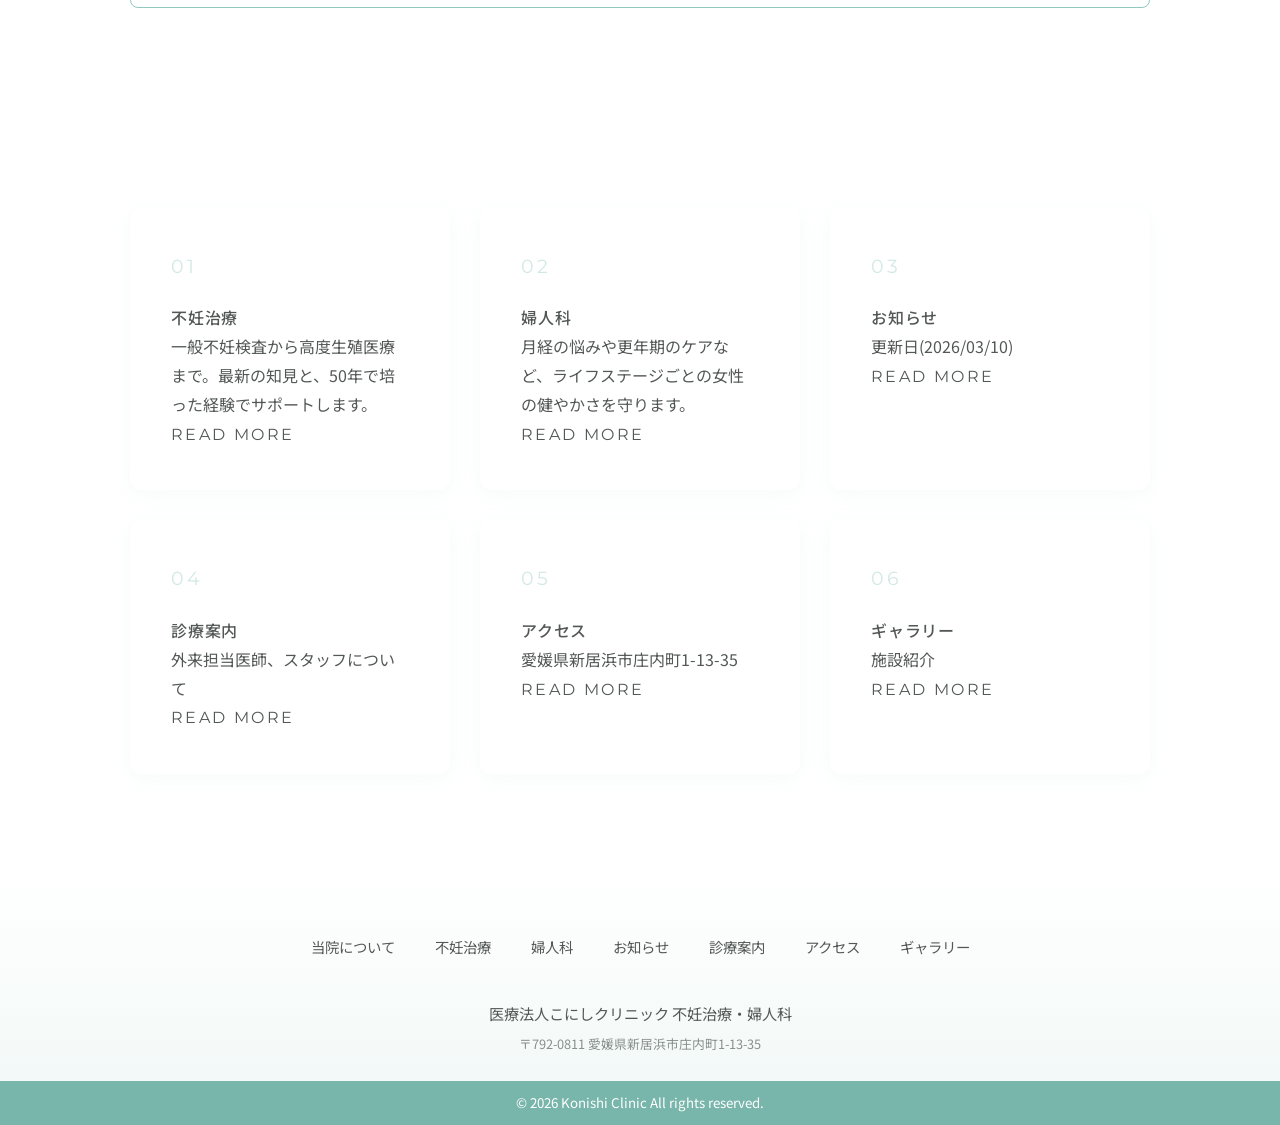
==== commit aa425fc5: "Fix" ====
--- a/index.html
+++ b/index.html
@@ -12,30 +12,7 @@
 </head>
 <body>
 
-<header class="glass-header">
-    <div class="header-inner">
-        <a href="index.html" class="logo">Konishi Clinic</a>
-        
-        <button class="menu-toggle" aria-label="メニューを開く">
-            <span></span>
-            <span></span>
-            <span></span>
-        </button>
-
-        <nav id="nav-menu">
-             <ul>
-                <li><a href="index.html" class="active"><span class="en">About</span>当院について</a></li>
-                <li><a href="reproduction.html"><span class="en">reproduction</span>不妊治療</a></li>
-                <li><a href="gynecology.html"><span class="en">Gynecology</span>婦人科</a></li>
-                <li><a href="news.html"><span class="en">News</span>お知らせ</a></li>
-                <li><a href="consultation.html"><span class="en">consultation</span>診療案内</a></li>
-                <li><a href="access.html"><span class="en">Access</span>アクセス</a></li>
-                <li><a href="gallery.html"><span class="en">gallery</span>ギャラリー</a></li>
-                <li class="reserve-btn"><a href="#">WEB予約</a></li>
-            </ul>
-        </nav>
-    </div>
-</header>
+<header></header>
 
 <main>
     <section class="hero">
@@ -197,29 +174,7 @@
     
 </main>
 
-<footer>
-    <div class="footer-inner container">
-        
-        <nav class="footer-nav">
-            <ul>
-                <li><a href="index.html">当院について</a></li>
-                <li><a href="reproduction.html">不妊治療</a></li>
-                <li><a href="gynecology.html">婦人科</a></li>
-                <li><a href="news.html">お知らせ</a></li>
-                <li><a href="consultation.html">診療案内</a></li>
-                <li><a href="access.html">アクセス</a></li>
-                <li><a href="gallery.html">ギャラリー</a></li>
-            </ul>
-        </nav>
-
-        <div class="footer-logo">
-            医療法人こにしクリニック 不妊治療・婦人科<br>
-            <span class="footer-address">〒792-0811 愛媛県新居浜市庄内町1-13-35</span>
-        </div>
-        
-        <small>© 2026 Konishi Clinic All rights reserved.</small>
-    </div>
-</footer>
+<footer></footer>
 
 <script src="./js/script.js"></script>
 
--- a/css/style.css
+++ b/css/style.css
@@ -83,6 +83,12 @@
     text-decoration: none; /* リンクの下線を消す */
     color: inherit; /* リンクの色を、親要素の文字色と同じにする（勝手に青くなるのを防ぐ） */
     transition: 0.3s; /* マウスを乗せた時などの変化を、0.3秒かけて滑らかに行う */
+}
+
+em {
+    color: var(--hover-accent); /* 濃いミント色にする */
+    font-style: normal; /* デフォルトの斜体は抑える */
+    font-weight: 600; /* 少しだけ強調する */
 }
 
 /* 英語装飾テキスト用クラス（クラス = .から始まる特定の部品への命令） */
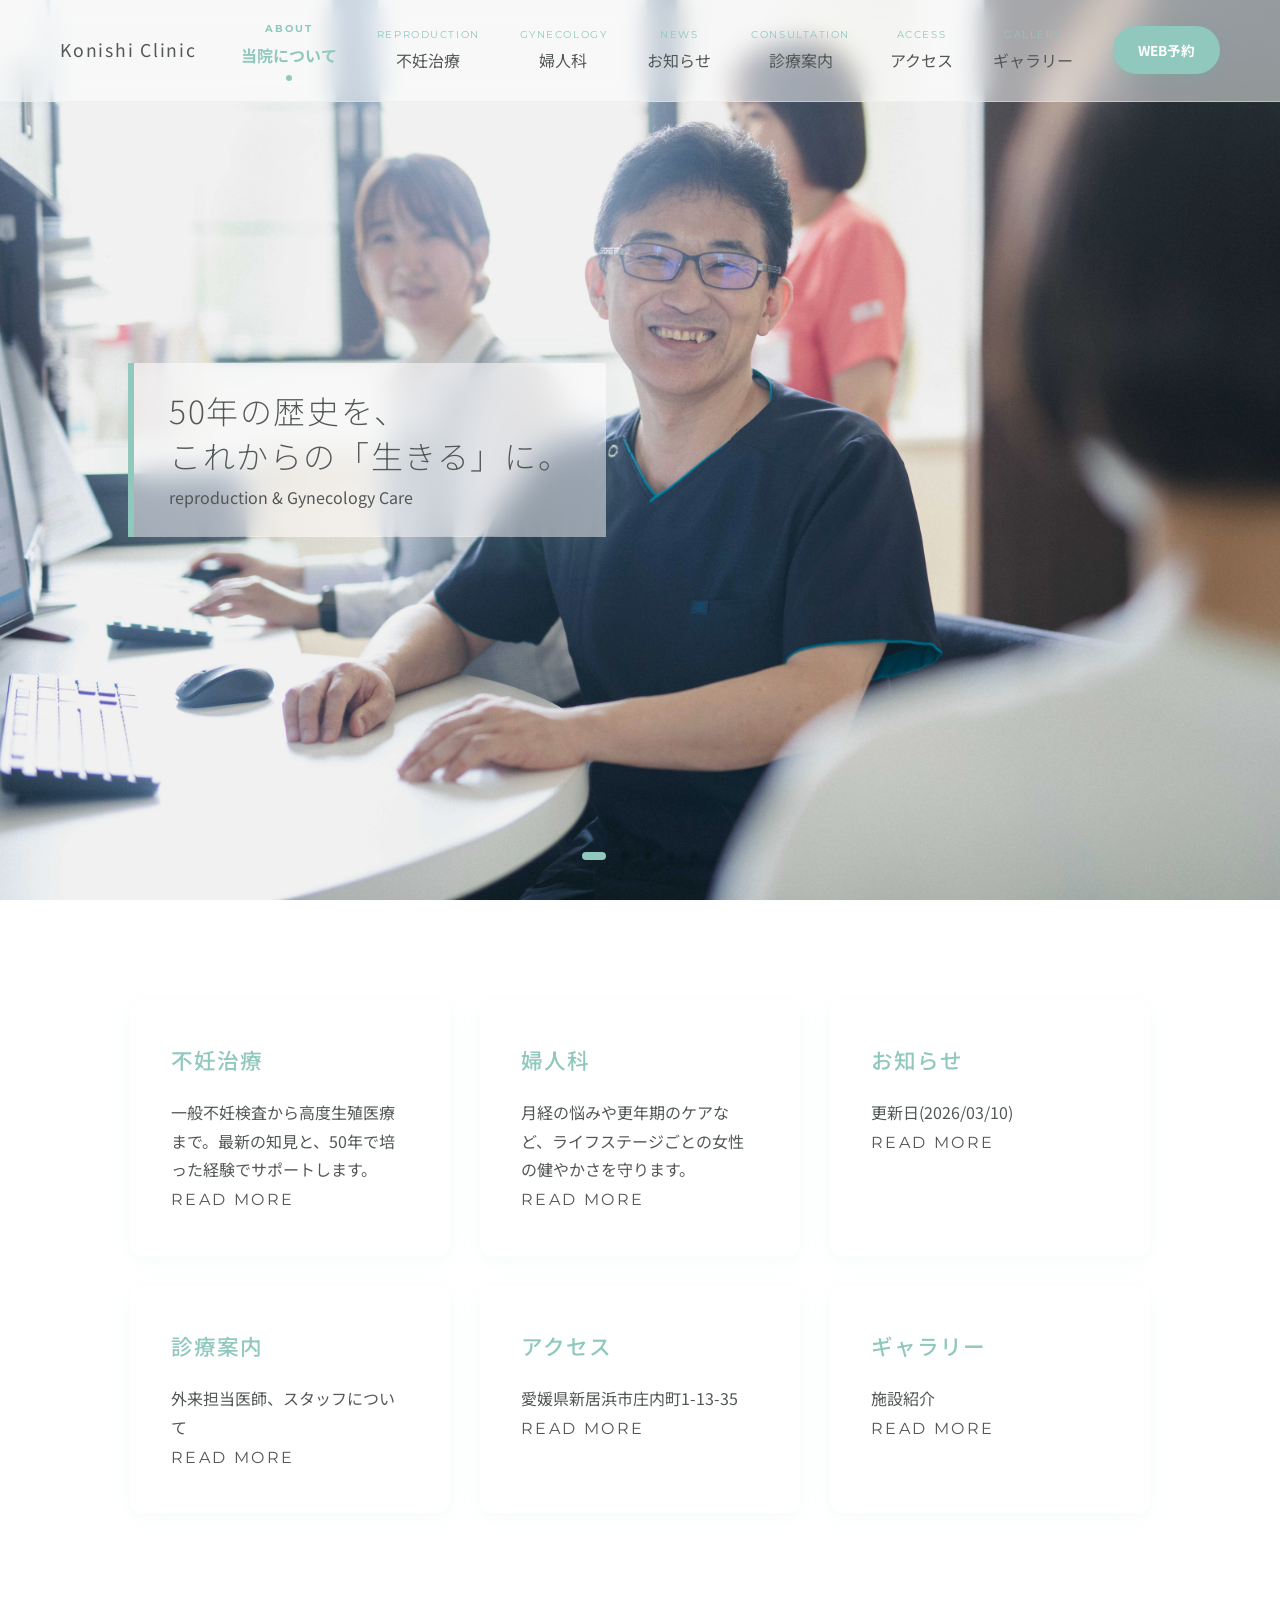
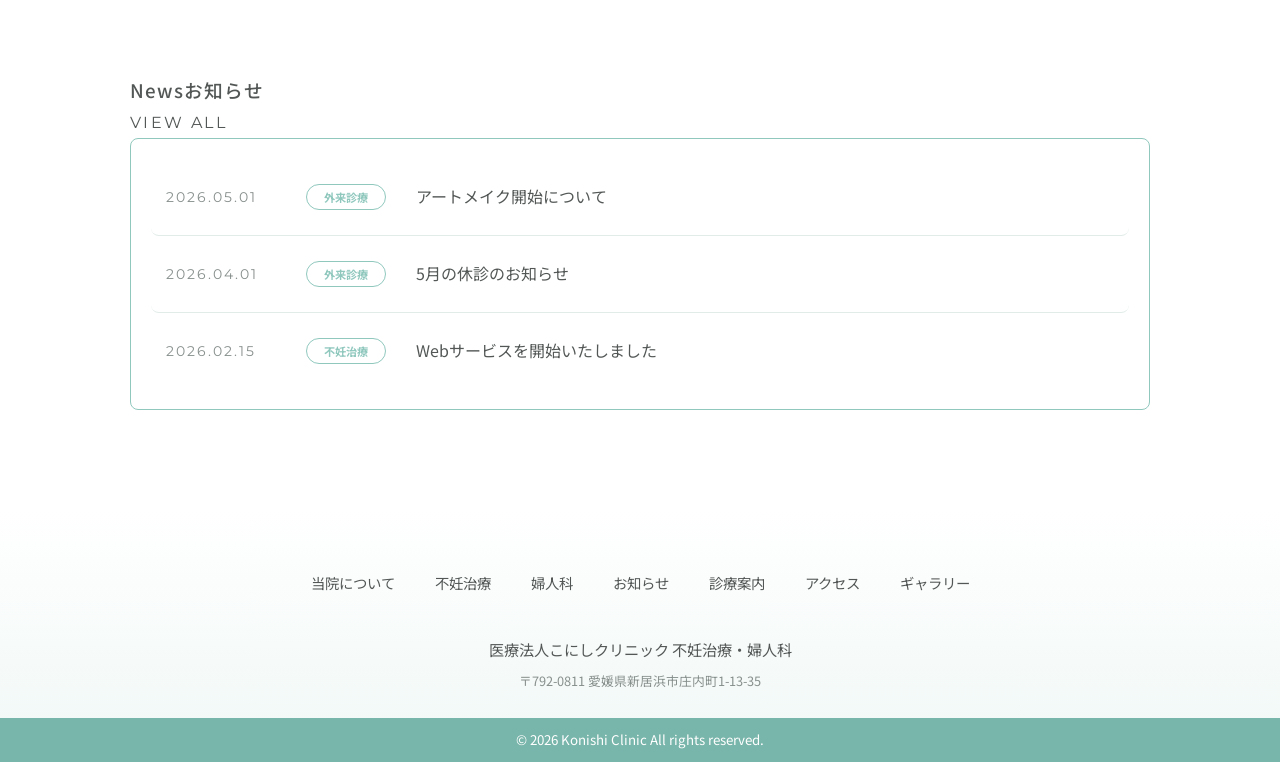
==== commit bc8d405c: "Fix" ====
--- a/index.html
+++ b/index.html
@@ -72,16 +72,51 @@
         </div>
     </section>
 
-    <section id="about" class="section about-section">
+    <section id="medical" class="section medical-section">
         <div class="container">
-            <div class="about-wrap js-scroll">
-                <span class="en-title">Our Philosophy</span>
-                <h3>想いを繋ぐ</h3>
-                <p>
-                    半世紀の間、命の誕生を見守り続けてきた私たちは、<br>
-                    新しく婦人科・不妊治療の専門クリニックとして歩み始めます。<br>
-                    お一人おひとりの物語に、静かに寄り添う場所でありたい。
-                </p>
+            <div class="medical-grid">
+                <a href="reproduction.html" class="medical-card js-scroll">
+                    <div class="card-content">
+                        <h4>不妊治療</h4>
+                        <p>一般不妊検査から高度生殖医療まで。最新の知見と、50年で培った経験でサポートします。</p>
+                        <span class="more">Read More</span>
+                    </div>
+                </a>
+                <a href="gynecology.html" class="medical-card js-scroll">
+                    <div class="card-content">
+                        <h4>婦人科</h4>
+                        <p>月経の悩みや更年期のケアなど、ライフステージごとの女性の健やかさを守ります。</p>
+                        <span class="more">Read More</span>
+                    </div>
+                </a>
+                <a href="news.html" class="medical-card js-scroll">
+                    <div class="card-content">
+                        <h4>お知らせ</h4>
+                        <p>更新日(2026/03/10)</p>
+                        <span class="more">Read More</span>
+                    </div>
+                </a>
+                <a href="consultation.html" class="medical-card js-scroll">
+                    <div class="card-content">
+                        <h4>診療案内</h4>
+                        <p>外来担当医師、スタッフについて</p>
+                        <span class="more">Read More</span>
+                    </div>
+                </a>
+                <a href="access.html" class="medical-card js-scroll">
+                    <div class="card-content">
+                        <h4>アクセス</h4>
+                        <p>愛媛県新居浜市庄内町1-13-35</p>
+                        <span class="more">Read More</span>
+                    </div>
+                </a>
+                <a href="gallery.html" class="medical-card js-scroll">
+                    <div class="card-content">
+                        <h4>ギャラリー</h4>
+                        <p>施設紹介</p>
+                        <span class="more">Read More</span>
+                    </div>
+                </a>
             </div>
         </div>
     </section>
@@ -116,61 +151,7 @@
         </div>
     </section>
 
-    <section id="medical" class="section medical-section">
-        <div class="container">
-            <div class="medical-grid">
-                <a href="reproduction.html" class="medical-card js-scroll">
-                    <div class="card-num">01</div>
-                    <div class="card-content">
-                        <h4>不妊治療</h4>
-                        <p>一般不妊検査から高度生殖医療まで。最新の知見と、50年で培った経験でサポートします。</p>
-                        <span class="more">Read More</span>
-                    </div>
-                </a>
-                <a href="gynecology.html" class="medical-card js-scroll">
-                    <div class="card-num">02</div>
-                    <div class="card-content">
-                        <h4>婦人科</h4>
-                        <p>月経の悩みや更年期のケアなど、ライフステージごとの女性の健やかさを守ります。</p>
-                        <span class="more">Read More</span>
-                    </div>
-                </a>
-                <a href="news.html" class="medical-card js-scroll">
-                    <div class="card-num">03</div>
-                    <div class="card-content">
-                        <h4>お知らせ</h4>
-                        <p>更新日(2026/03/10)</p>
-                        <span class="more">Read More</span>
-                    </div>
-                </a>
-                <a href="consultation.html" class="medical-card js-scroll">
-                    <div class="card-num">04</div>
-                    <div class="card-content">
-                        <h4>診療案内</h4>
-                        <p>外来担当医師、スタッフについて</p>
-                        <span class="more">Read More</span>
-                    </div>
-                </a>
-                <a href="access.html" class="medical-card js-scroll">
-                    <div class="card-num">05</div>
-                    <div class="card-content">
-                        <h4>アクセス</h4>
-                        <p>愛媛県新居浜市庄内町1-13-35</p>
-                        <span class="more">Read More</span>
-                    </div>
-                </a>
-                <a href="gallery.html" class="medical-card js-scroll">
-                    <div class="card-num">06</div>
-                    <div class="card-content">
-                        <h4>ギャラリー</h4>
-                        <p>施設紹介</p>
-                        <span class="more">Read More</span>
-                    </div>
-                </a>
-            </div>
-        </div>
-    </section>
-
+    
     
 </main>
 
--- a/css/style.css
+++ b/css/style.css
@@ -475,7 +475,7 @@
     text-decoration: none;
 }
 
-/* --- 08-2. 診療案内カード (01〜06) --- */
+/* --- 08-2. 診療案内カード --- */
 .medical-grid { 
     display: grid; 
     grid-template-columns: repeat(3, 1fr); 
@@ -488,24 +488,25 @@
     border-radius: 12px; 
     border: 1px solid rgba(255,255,255,0.5) !important; 
     box-shadow: 0 4px 20px rgba(144, 200, 190, 0.08); 
-    transition: all 0.4s ease; /* ★追加: 色の変化をフワッと滑らかにする */
-}
-.card-num { 
-    color: var(--accent); font-size: 1.2rem; opacity: 0.4; margin-bottom: 20px; display: block; 
-    transition: all 0.4s ease; /* ★追加: 数字の変化も滑らかにする */
+    transition: all 0.4s ease; /* 色の変化をフワッと滑らかにする */
+}
+.medical-card .card-content h4 {
+    color: var(--accent); 
+    font-size: 1.35rem; 
+    font-weight: 500; 
+    margin-bottom: 18px;
 }
 
 /* ▼ ホバー時（マウスを乗せた時）の反転エフェクト ▼ */
 .medical-card:hover { 
     transform: translateY(-5px); /* 少し上に動く */
     box-shadow: 0 15px 35px rgba(144, 200, 190, 0.3); /* 影をミント色で少し濃く */
-    background: var(--gradient-accent); /* ★背景をミントのグラデーションに反転 */
-    color: #fff; /* ★全体の文字色を白に反転 */
+    background: var(--gradient-accent); /* 背景をミントのグラデーションに反転 */
+    color: #fff; /* 全体の文字色を白に反転 */
     border-color: transparent !important; /* 枠線を透明にして消す */
 }
-.medical-card:hover .card-num {
-    color: #fff; /* ★左上の数字（01, 02...）も白に反転 */
-    opacity: 0.9; /* 少しだけ透明度を上げてクッキリ見せる */
+.medical-card:hover .card-content h4 {
+    color: #fff; 
 }
 
 /* --- 08-3. 治療フロー＆テーブル --- */
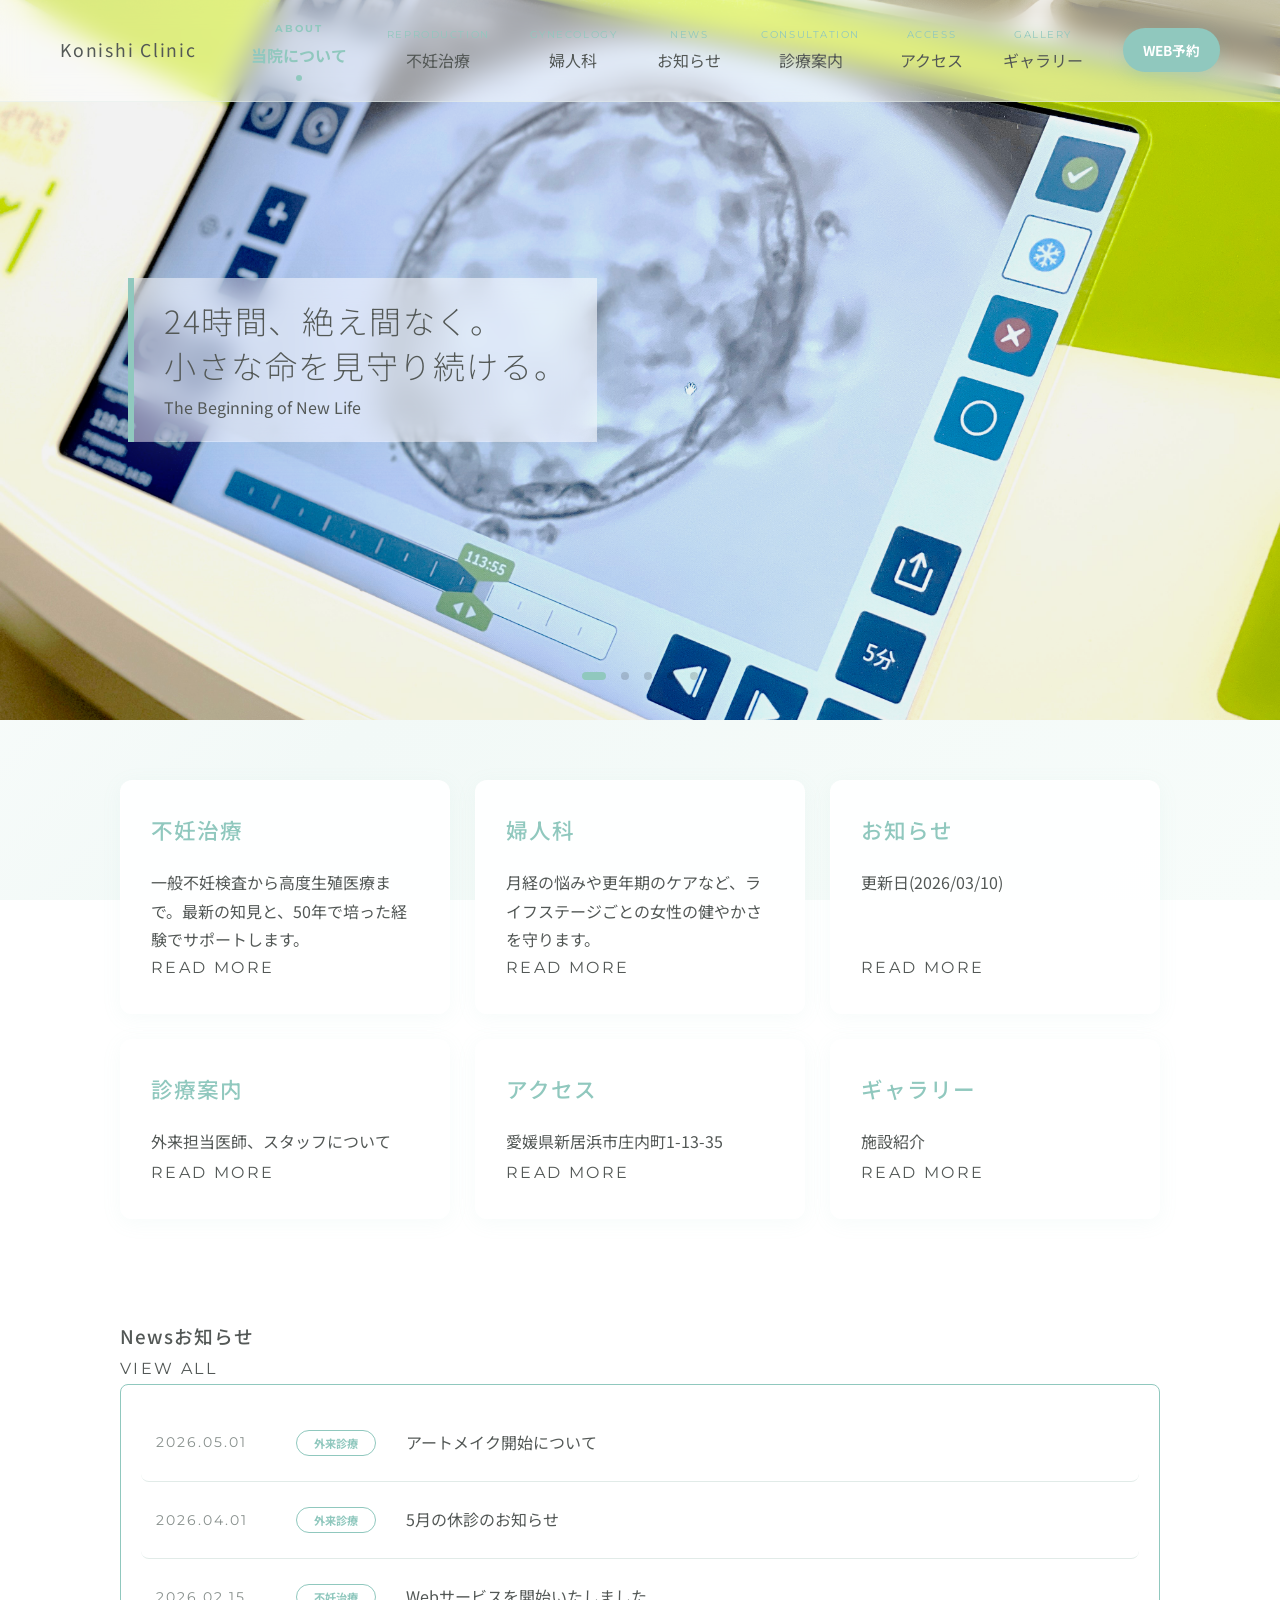
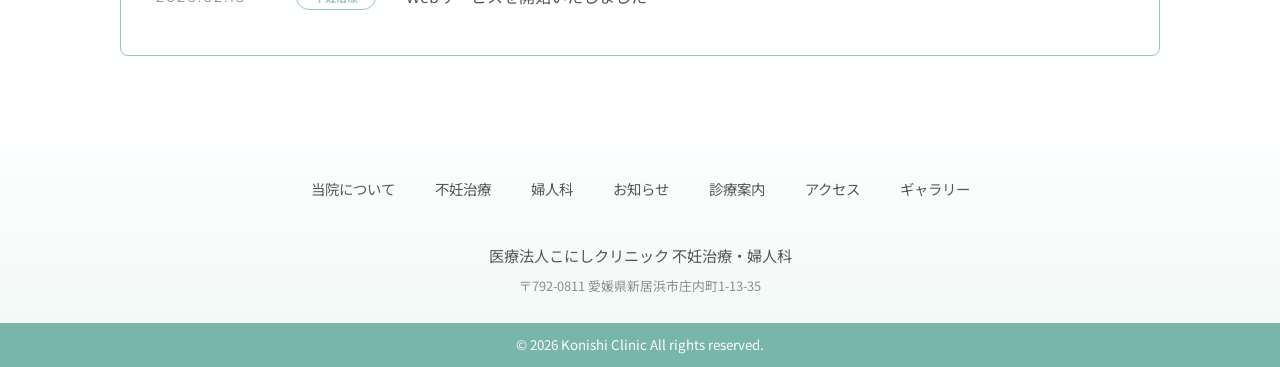
==== commit 6f477e62: "FIx" ====
--- a/index.html
+++ b/index.html
@@ -18,11 +18,11 @@
     <section class="hero">
         <div class="slider-container">
             <div class="slide is-active">
-                <div class="img-wrap"><img src="image/image19.jpg" alt="風景1"></div>
+                <div class="img-wrap"><img src="image/image36_2.jpg" alt="風景1"></div>
                 <div class="hero-content">
                     <div class="glass-panel">
-                        <h2 class="js-scroll">50年の歴史を、<br>これからの「生きる」に。</h2>
-                        <p class="js-scroll">reproduction & Gynecology Care</p>
+                        <h2 class="js-scroll">24時間、絶え間なく。<br>小さな命を見守り続ける。</h2>
+                        <p class="js-scroll">The Beginning of New Life</p>
                     </div>
                 </div>
             </div>
--- a/css/style.css
+++ b/css/style.css
@@ -207,7 +207,7 @@
     display: inline-block; /* 横並びになりつつ、幅や高さも指定できるブロックにする */
     background: var(--accent); /* 背景色：ミントグリーン */
     color: #ffffff; /* 文字色：白（HEX値） */
-    padding: 12px 25px; /* 内側余白：上下12px、左右25px */
+    padding: 10px 20px; /* 内側余白：上下10px、左右20px（詰めて統一） */
     border-radius: 40px; /* 角を40px丸める（カプセル型のボタンになる） */
     font-size: 0.85rem; 
     font-weight: bold; /* 太字 */
@@ -224,11 +224,11 @@
 /* ページ下部などに置く共通の大きなボタン */
 .btn-web { 
     display: inline-block; 
-    padding: 15px 40px; 
+    padding: 12px 35px; /* 詰めて統一 */
     background: var(--gradient-accent); /* 背景をミントのグラデーションに */
     color: #fff; 
     border-radius: 50px; 
-    margin-top: 20px; 
+    margin-top: 15px; /* 詰めて統一 */
     font-weight: 500;
     box-shadow: 0 4px 15px rgba(144, 200, 190, 0.3); 
 }
@@ -240,10 +240,10 @@
 /* ページ内リンクボタン（治療内容など、白背景にミント枠線のボタン） */
 .service-nav { 
     display: flex; flex-wrap: wrap; /* 横並びにし、画面端で折り返す（wrap） */
-    justify-content: center; gap: 15px; margin-bottom: 80px; 
+    justify-content: center; gap: 12px; margin-bottom: 60px; /* 詰めて統一 */
 }
 .service-nav a { 
-    display: block; padding: 15px 30px; 
+    display: block; padding: 12px 25px; /* 詰めて統一 */
     background: rgba(255,255,255,0.8); /* 白の半透明背景 */
     border: 1px solid var(--accent); /* 1pxのミントグリーンの枠線 */
     color: var(--accent); 
@@ -293,7 +293,7 @@
    06. トップページ専用 (Hero Slider)
 =================================================== */
 .hero { 
-    height: 100vh; /* 高さを画面（Viewport Height）の100%（ぴったりフルスクリーン）にする */
+    height: 80vh; /* 高さを画面（Viewport Height）の80%に調整 */
     position: relative; /* 子要素（スライドや文字）の絶対配置の基準にする */
     overflow: hidden; /* 枠からはみ出た画像は見えなくする */
 }
@@ -331,7 +331,7 @@
     z-index: 10; /* 画像よりずっと上に表示 */
 }
 .glass-panel { 
-    padding: 25px 35px; /* ★余白をさらに削ってスリムに */
+    padding: 20px 30px; /* 詰めて統一 */
     background: rgba(255, 255, 255, 0.5); backdrop-filter: blur(15px);
     border-left: 6px solid var(--accent); 
     box-shadow: 0 10px 40px rgba(144, 200, 190, 0.15); 
@@ -368,16 +368,16 @@
 /* ===================================================
    07. コンテンツ・セクション共通 (Sections)
 =================================================== */
-.section { padding: 100px 0; } /* 各大きな区画（セクション）の上下に100pxの余白 */
+.section { padding: 60px 0; } /* 各大きな区画（セクション）の上下に60pxの余白（詰めて統一） */
 .container { 
     max-width: 1100px; /* 中身の最大幅を1100pxに制限する（大画面PCでも広がりすぎないように） */
     margin: 0 auto; /* 上下はゼロ、左右の余白を自動(auto)にして、要素を画面の中央に配置する */
-    padding: 0 40px; /* 画面が狭くなった時用に、左右に最低限40pxの余白を確保 */
+    padding: 0 30px; /* 画面が狭くなった時用に、左右に最低限30pxの余白を確保（詰めて統一） */
 }
 
 /* トップページのセクション間隔の微調整 */
-.about-section { padding-bottom: 60px; } /* Philosophyのすぐ下の余白を減らす */
-.news-section { padding-top: 60px; }     /* Newsのすぐ上の余白を減らす */
+.about-section { padding-bottom: 40px; } /* Philosophyのすぐ下の余白を減らす */
+.news-section { padding-top: 40px; }     /* Newsのすぐ上の余白を減らす */
 
 /* 下層ページの上部タイトル（ページヘッダー） */
 .page-header { padding: 180px 0 60px; background: transparent; text-align: center; } /* ヘッダーメニューに隠れないよう、上に180pxの余白を大きく取る */
@@ -458,8 +458,16 @@
     white-space: nowrap;
     flex-shrink: 0; 
 }
-.news-list li:hover time, .news-list li:hover p { color: var(--hover-accent); }
-.news-list li:hover .cat { border-color: var(--hover-accent); background: var(--accent); color: #fff; } /* ホバー時、カテゴリ枠を塗りつぶし反転 */
+/* ▼ リンク（aタグ）になっている部分にマウスが乗った時だけ色を変える ▼ */
+.news-list a:hover time, 
+.news-list a:hover p { 
+    color: var(--hover-accent); 
+}
+.news-list a:hover .cat { 
+    border-color: var(--hover-accent); 
+    background: var(--accent); 
+    color: #fff; 
+} /* ホバー時、カテゴリ枠を塗りつぶし反転 */
 .news-img { width: 120px; height: 80px; object-fit: cover; border-radius: 6px; flex-shrink: 0; } /* お知らせ右側のサムネイル画像 */
 /* お知らせ内のテキストリンク（Instagramなど） */
 .instagram-link {
@@ -479,22 +487,32 @@
 .medical-grid { 
     display: grid; 
     grid-template-columns: repeat(3, 1fr); 
-    gap: 30px; 
+    gap: 25px; /* 詰めて統一 */
 }
 .medical-card { 
-    display: block; 
+    display: flex; /* Flexboxで高さを揃える */
+    flex-direction: column; /* 縦方向に並べる */
     background: rgba(255,255,255,0.9); 
-    padding: 40px; 
+    padding: 30px; /* 詰めて統一 */
     border-radius: 12px; 
     border: 1px solid rgba(255,255,255,0.5) !important; 
     box-shadow: 0 4px 20px rgba(144, 200, 190, 0.08); 
-    transition: all 0.4s ease; /* 色の変化をフワッと滑らかにする */
+    transition: all 0.4s ease; /* 色の変化をフワッと滑らかにする */    min-height: 180px; /* ボックスの最小高さを統一 */
+}
+.medical-card .card-content {
+    flex: 1; /* コンテンツを伸ばして高さを揃える */
+    display: flex;
+    flex-direction: column;
+}
+.medical-card .card-content p {
+    flex: 1; /* p要素を伸ばして高さを揃える */
 }
 .medical-card .card-content h4 {
     color: var(--accent); 
     font-size: 1.35rem; 
     font-weight: 500; 
-    margin-bottom: 18px;
+    margin: 0; /* 外側余白をゼロに */
+    padding-bottom: 18px; /* 内側下余白で統一 */
 }
 
 /* ▼ ホバー時（マウスを乗せた時）の反転エフェクト ▼ */
@@ -512,7 +530,7 @@
 /* --- 08-3. 治療フロー＆テーブル --- */
 /* 治療ステップ（ステップ1、ステップ2...などの枠） */
 .flow-step { 
-    background: rgba(255,255,255,0.8); border-radius: 8px; padding: 30px; margin-bottom: 20px; 
+    background: rgba(255,255,255,0.8); border-radius: 8px; padding: 25px; margin-bottom: 15px; /* 詰めて統一 */
     border-left: 5px solid var(--accent); /* 左側に太いミント色のライン */
     box-shadow: 0 4px 15px rgba(144, 200, 190, 0.05); 
 }
@@ -526,7 +544,7 @@
     border-radius: 20px; font-size: 0.8rem; margin-right: 15px; 
     flex-shrink: 0; /* ★追加: 画面が狭くてもSTEPバッジが潰れないようにする */
 }
-.flow-step.with-img { display: flex; gap: 30px; align-items: flex-start; }
+.flow-step.with-img { display: flex; gap: 25px; align-items: flex-start; } /* 詰めて統一 */
 .flow-step.with-img .step-text { flex: 1; }
 /* 画像を入れるためのダミー枠（破線） */
 .step-img-dummy { width: 250px; height: 180px; background-color: var(--bg-light); border: 2px dashed var(--accent); border-radius: 8px; display: flex; align-items: center; justify-content: center; flex-shrink: 0; padding: 10px; }
@@ -543,9 +561,9 @@
 }
 
 /* 診療時間などの表（テーブル） */
-.schedule-wrap { overflow-x: auto; margin-bottom: 25px; } /* スマホなどで表がはみ出す時、表の中だけを横スクロールできるようにする */
+.schedule-wrap { overflow-x: auto; margin-bottom: 20px; } /* 詰めて統一 */
 .medical-table { width: 100%; min-width: 600px; border-collapse: collapse; background: #fff; box-shadow: 0 4px 15px rgba(144, 200, 190, 0.08); border-radius: 8px; overflow: hidden; } /* border-collapse: 枠線の隙間をなくす */
-.medical-table th, .medical-table td { padding: 15px 10px; text-align: center; border: 1px solid var(--line); font-size: 0.95rem; }
+.medical-table th, .medical-table td { padding: 12px 8px; text-align: center; border: 1px solid var(--line); font-size: 0.95rem; } /* 詰めて統一 */
 .medical-table th { background: rgba(235, 246, 243, 0.6); color: var(--accent); font-weight: 500; } /* 見出しセル（th）の色 */
 .medical-table td.closed { color: #aaa; background-color: #fcfcfc; } /* 休診日のセル（グレーアウト） */
 
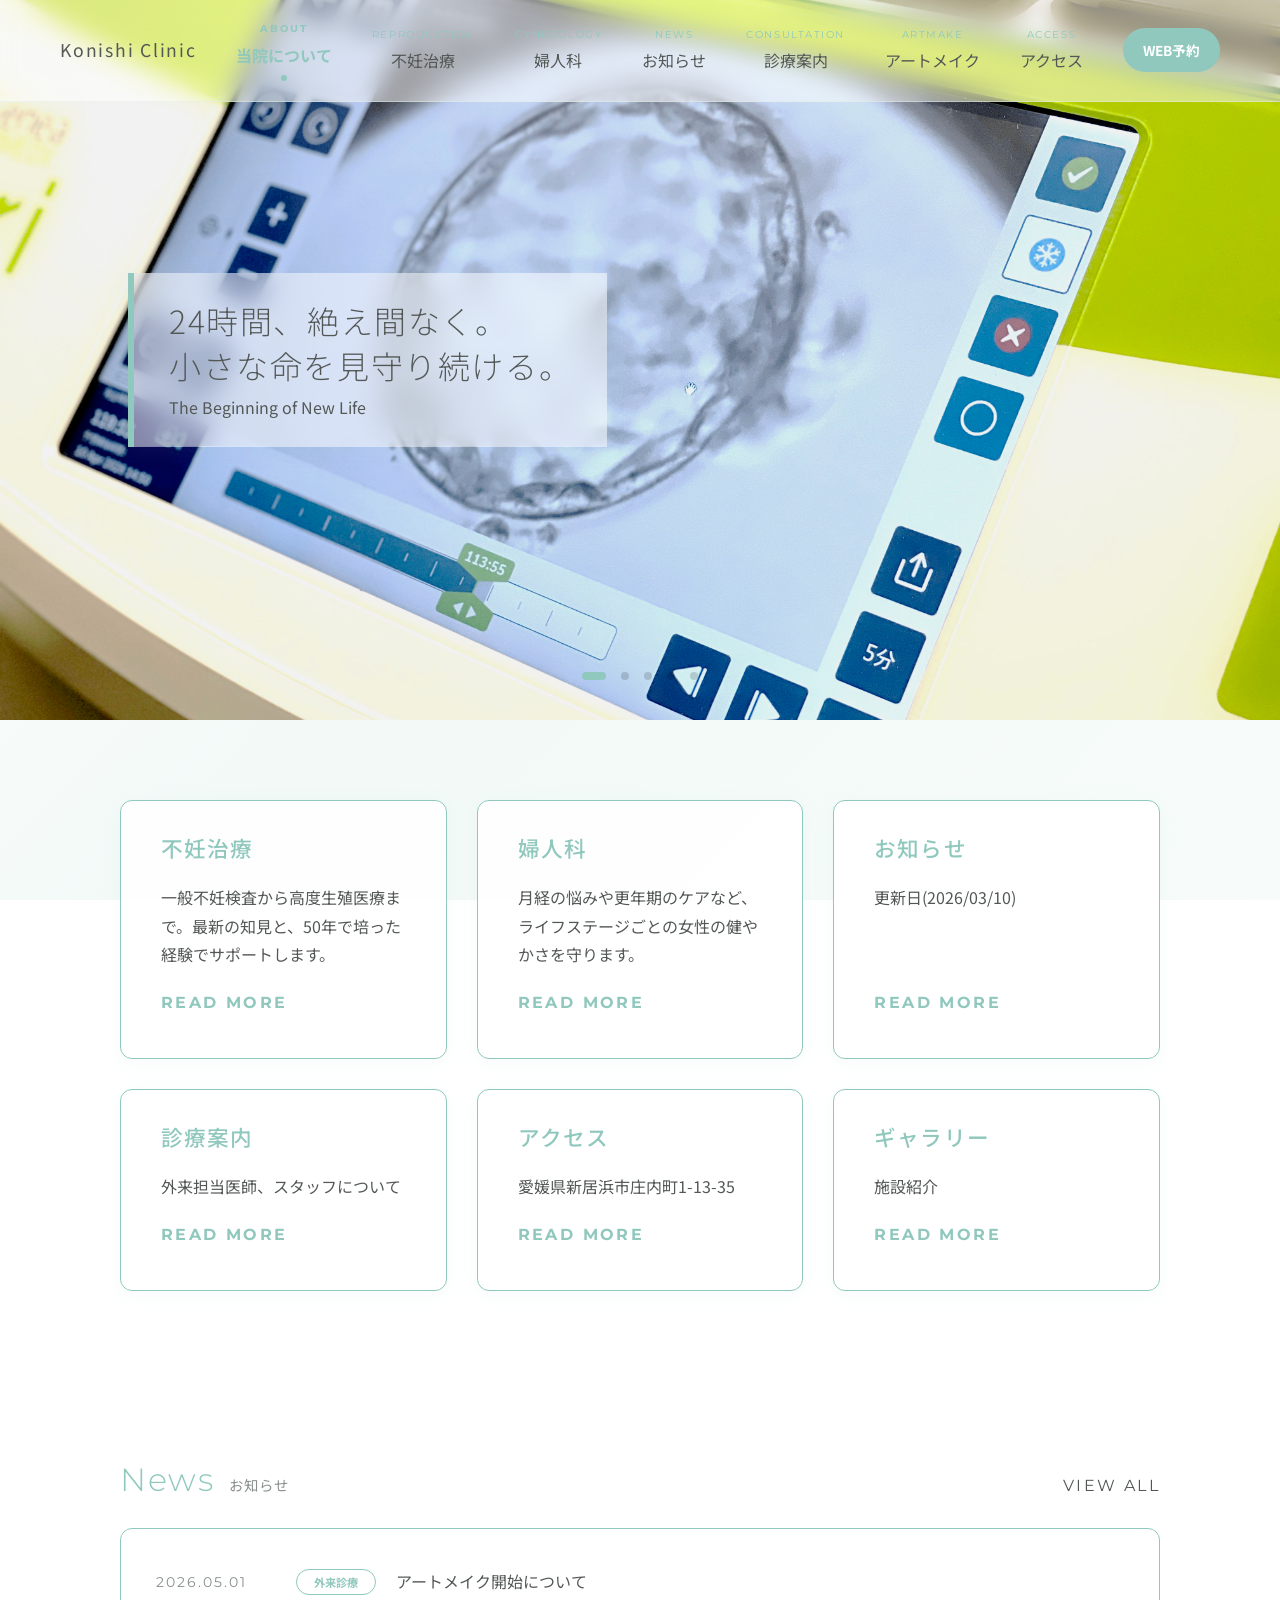
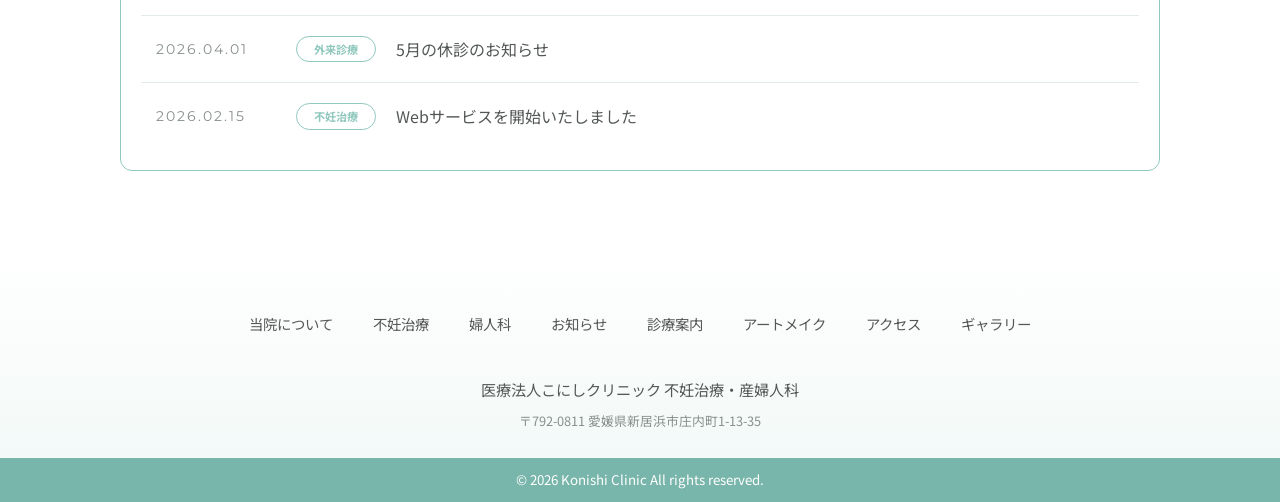
==== commit bebbef95: "Fix" ====
--- a/index.html
+++ b/index.html
@@ -3,7 +3,7 @@
 <head>
     <meta charset="UTF-8">
     <meta name="viewport" content="width=device-width, initial-scale=1.0">
-    <title>こにしクリニック | 不妊治療・婦人科（愛媛県新居浜市）</title>
+    <title>こにしクリニック | 不妊治療・産婦人科（愛媛県新居浜市）</title>
     <link rel="stylesheet" href="./css/style.css">
     
     <link rel="preconnect" href="https://fonts.googleapis.com">
--- a/css/style.css
+++ b/css/style.css
@@ -1,833 +1,481 @@
 @charset "UTF-8";
-/* ↑このファイルがUTF-8という文字コードで書かれていることをブラウザに伝えます（文字化け防止） */
 
 /* ===================================================
    【目次】
-   01. カラーバリエーション・基本設定 (:root)
-   02. 基本レイアウト・文字設定 (Typography & Reset)
-   03. 汎用クラス定義 (Utility Classes)
-   04. ヘッダー・ナビゲーション (Header & Menu)
-   05. ボタン・共通パーツ (Buttons & UI)
-   06. トップページ専用 (Hero Slider)
-   07. コンテンツ・セクション共通 (Sections)
-   08. 各種コンポーネント (お知らせ・カード・表など)
-   09. フッター (Footer)
-   10. スマホ・タブレット対応 (Responsive)
-   11. JS・特殊機能用クラス (Lightbox, Animation)
-=================================================== */
-
-/* ===================================================
-   01. カラーバリエーション・基本設定 (:root)
-   ※サイト全体で使い回す「変数（カスタムプロパティ）」を定義します。
-   ※後から色を変えたい時は、ここの値を変更するだけで全ページに反映されます。
+   01. 変数定義（カラー・フォント・余白を一元管理）
+   02. 基本レイアウト・文字設定
+   03. 汎用クラス定義
+   04. ヘッダー・ナビゲーション
+   05. ボタン・共通パーツ
+   06. 共通ボックススタイル（★今回新設・統合）
+   07. トップページ専用 (Hero Slider)
+   08. 各種コンポーネント (表・フロー・ギャラリー等)
+   09. フッター
+   10. スマホ・タブレット対応
+   11. JS・特殊機能用クラス
+=================================================== */
+
+/* ===================================================
+   01. 変数定義 (:root)
 =================================================== */
 :root {
-    /* グラデーション設定（linear-gradient = 直線的なグラデーション） */
-    /* 135deg: 斜め右下方向へ / 0%の色から始まり、50%の色を経由し、100%の色で終わる */
+    /* カラー */
     --gradient-bg: linear-gradient(135deg, #FFFFFF 0%, #F2F9F7 50%, #F7FCFA 100%);
     --gradient-accent: linear-gradient(135deg, #B6DFD6 0%, #90C8BE 100%);
-    
-    /* テーマカラー（HEX値 = #から始まる16進数のカラーコード） */
-    --accent: #90C8BE;       /* メインのミントグリーン */
-    --hover-accent: #78B5AA; /* マウスを乗せた時用の、少し濃いミントグリーン */
-    
-    /* テキスト・背景・ラインの色 */
-    --text: #535856;         /* メインの文字色（真っ黒ではなく、目に優しいチャコールグレー） */
-    --sub-text: #88908D;     /* 控えめな文字色（薄いグレー、補足説明などに使用） */
-    --bg-light: #F6FBF9;     /* ほんのりミントがかった白背景（カードやボックスの背景用） */
-    --line: #E1EBE8;         /* 区切り線などの淡い色 */
-    
-    /* フォント（書体）設定：左から優先して読み込まれ、無い場合は右のフォントが適用されます */
-    --font-ja: 'Noto Sans JP', sans-serif; /* 日本語用：読みやすいゴシック体（sans-serif） */
-    --font-en: 'Montserrat', sans-serif;   /* 英語用：スタイリッシュなゴシック体 */
-    --font-serif: 'Shippori Mincho', serif; /* 見出し用：明朝体（serif）で高級感を演出 */
-}
-
-/* ===================================================
-   02. 基本レイアウト・文字設定 (Typography & Reset)
-=================================================== */
-* { 
-    /* すべての要素（*）に対する初期化（リセット） */
-    margin: 0;  /* 外側の余白をゼロにする */
-    padding: 0; /* 内側の余白をゼロにする */
-    box-sizing: border-box; /* 幅や高さの計算に、余白と枠線を含める（レイアウト崩れを防ぐ魔法のコード） */
-}
-
-html { 
-    scroll-behavior: smooth; /* ページ内リンク（#topなど）をクリックした時、スルスルと滑らかに移動する */
+    --accent: #90C8BE;
+    --hover-accent: #78B5AA;
+    --text: #535856;
+    --sub-text: #88908D;
+    --bg-light: #F6FBF9;
+    --line: #E1EBE8;
+    
+    /* フォント */
+    --font-ja: 'Noto Sans JP', sans-serif;
+    --font-en: 'Montserrat', sans-serif;
+    --font-serif: 'Shippori Mincho', serif;
+
+    /* ★追加：デザインルールの統一（角丸・影・余白） */
+    --radius: 12px;
+    --shadow: 0 4px 20px rgba(144, 200, 190, 0.08);
+    --shadow-hover: 0 10px 30px rgba(144, 200, 190, 0.15);
+    
+    /* 余白サイズ（PC用基準） */
+    --sp-section: 80px; /* セクションの上下余白 */
+    --sp-box: 40px;     /* ボックス内の余白 */
+    --sp-gap: 30px;     /* グリッドや要素間の隙間 */
+}
+
+/* ★追加：スマホ時には変数の数値を一括で小さくする（これで個別のスマホ設定が不要に！） */
+@media (max-width: 768px) {
+    :root {
+        --sp-section: 50px;
+        --sp-box: 20px;
+        --sp-gap: 20px;
+    }
+}
+
+/* ===================================================
+   02. 基本レイアウト・文字設定
+=================================================== */
+* { margin: 0; padding: 0; box-sizing: border-box; }
+html { scroll-behavior: smooth; scroll-padding-top: 100px; }
+
+[id] {
+    scroll-margin-top: 100px;
 }
 
 body {
-    font-family: var(--font-ja); /* 全体のフォントを上で定義した日本語フォントにする */
-    color: var(--text); /* 全体の文字色を上で定義した色にする */
-    background: var(--gradient-bg); /* 全体の背景をグラデーションにする */
-    background-attachment: fixed; /* スクロールしても背景画像（グラデーション）を固定する */
-    line-height: 1.8; /* 行間を文字サイズの1.8倍に設定（読みやすさの黄金比） */
-    overflow-x: hidden; /* 横スクロールバーを非表示にする（スマホでの横揺れ防止） */
-    -webkit-font-smoothing: antialiased; /* MacやiPhoneで文字の輪郭を滑らかに綺麗に表示させる */
-}
-
-h1, h2, h3, h4, h5, h6 { 
-    font-family: var(--font-ja); /* 見出しのフォント設定 */
-    font-weight: 500; /* 文字の太さ（通常は400、太字は700。500は少しだけ太い） */
-    letter-spacing: 0.05em; /* 文字と文字の隙間（字送り）を少し空けて読みやすくする */
-}
-
-img { 
-    width: 100%; /* 画像の横幅を親要素（枠）の100%に合わせる */
-    height: auto; /* 高さは元の画像の比率を保って自動調整する */
-    display: block; /* 画像の下にできる不要な謎の隙間を消す */
-}
-
-a { 
-    text-decoration: none; /* リンクの下線を消す */
-    color: inherit; /* リンクの色を、親要素の文字色と同じにする（勝手に青くなるのを防ぐ） */
-    transition: 0.3s; /* マウスを乗せた時などの変化を、0.3秒かけて滑らかに行う */
-}
-
-em {
-    color: var(--hover-accent); /* 濃いミント色にする */
-    font-style: normal; /* デフォルトの斜体は抑える */
-    font-weight: 600; /* 少しだけ強調する */
-}
-
-/* 英語装飾テキスト用クラス（クラス = .から始まる特定の部品への命令） */
-.en, .en-title, .more, .arrow-link, time, .card-num { 
-    font-family: var(--font-en); /* 英語用フォントを適用 */
-    text-transform: uppercase; /* 小文字で入力しても、自動的にすべて大文字（UPPERCASE）に変換する */
-    letter-spacing: 0.15em; /* 文字の間隔を広め（0.15文字分）にとってスタイリッシュに */
-}
-
-/* ===================================================
-   03. 汎用クラス定義 (Utility Classes)
-   ※ HTML側で直接 `class="text-center"` のように書いてレイアウトを微調整するための便利クラスです。
-   ※ `!important` は「他のどんな設定よりもこれを最優先しろ」という強い命令です。
-=================================================== */
-.text-center { text-align: center !important; } /* 文字を中央揃えにする */
-.text-left { text-align: left !important; }     /* 文字を左揃えにする */
-.text-right { text-align: right !important; }   /* 文字を右揃えにする */
-
-.w-100 { width: 100% !important; } /* 横幅を100%にする */
-.w-50 { width: 50% !important; }   /* 横幅を50%（半分）にする */
-
-.mt-20 { margin-top: 20px !important; }       /* 上の外側余白を20px空ける */
-.mb-20 { margin-bottom: 20px !important; }    /* 下の外側余白を20px空ける */
-.pt-0 { padding-top: 0 !important; }          /* 上の内側余白をゼロにする（詰めたい時用） */
-.pb-0 { padding-bottom: 0 !important; }       /* 下の内側余白をゼロにする */
-
-.normal-list { list-style-type: disc; } /* リストのマーカーを黒い丸にする */
-
-/* ===================================================
-   04. ヘッダー・ナビゲーション (Header & Menu)
+    font-family: var(--font-ja); color: var(--text); background: var(--gradient-bg);
+    background-attachment: fixed; line-height: 1.8; overflow-x: hidden; -webkit-font-smoothing: antialiased;
+}
+h1, h2, h3, h4, h5, h6 { font-family: var(--font-ja); font-weight: 500; letter-spacing: 0.05em; }
+img { width: 100%; height: auto; display: block; }
+a { text-decoration: none; color: inherit; transition: 0.3s; }
+em { color: var(--hover-accent); font-style: normal; font-weight: 600; }
+.en, .en-title, .more, .arrow-link, time, .card-num { font-family: var(--font-en); text-transform: uppercase; letter-spacing: 0.15em; }
+
+h3{
+    font-size: 1.6rem;
+    font-weight: 300; 
+    margin-bottom: 0.5em;
+}
+
+/* ===================================================
+   03. 汎用クラス定義
+=================================================== */
+.text-center { text-align: center !important; }
+.text-left { text-align: left !important; }
+.text-right { text-align: right !important; }
+.w-100 { width: 100% !important; }
+.w-50 { width: 50% !important; }
+.mt-20 { margin-top: 20px !important; }
+.mb-20 { margin-bottom: 20px !important; }
+.pt-0 { padding-top: 0 !important; }
+.pb-0 { padding-bottom: 0 !important; }
+.normal-list { list-style-type: disc; margin-left: 20px; }
+
+/* ===================================================
+   04. ヘッダー・ナビゲーション
 =================================================== */
 .glass-header {
-    position: fixed; 
-    top: 0; left: 0; /* ★ここを追加（常に画面の左上にピン留めする） */
-    width: 100%; padding: 20px 60px; z-index: 1000;
-    background: rgba(255, 255, 255, 0.5); backdrop-filter: blur(12px);
-    border-bottom: 1px solid rgba(225, 235, 232, 0.5);
-}
-
-.header-inner { 
-    display: flex; /* Flexbox（要素を横並びにする魔法の箱）を有効化 */
-    justify-content: space-between; /* 中身（ロゴとメニュー）を左右の両端に離して配置 */
-    align-items: center; /* 中身の縦方向の位置を中央で揃える */
-}
-
-.logo { 
-    font-size: 1.1rem; /* 文字サイズ（1rem = 基準サイズの1倍、約16px） */
-    letter-spacing: 0.1em; /* 字送り */
-    white-space: nowrap; /* 文字が長くても絶対に改行させない */
-    flex-shrink: 0; /* 画面が狭くなってもロゴの幅を縮ませない */
-}
-
-nav ul { 
-    display: flex; /* メニューのリスト（li）を横並びにする */
-    list-style: none; /* リストの先頭につく「・」を消す */
-    align-items: center; /* 縦方向の中央揃え */
-    gap: 40px; /* メニューとメニューの間の隙間を40px空ける */
-    position: relative; /* インジケーター（追従する線）の基準位置にするため設定 */
-    z-index: 1; 
-}
-
-nav a { 
-    text-align: center; /* リンク内の文字を中央揃え */
-    display: block; /* リンクのクリックできる範囲を文字だけでなくブロック全体に広げる */
-}
-
-nav a:hover { 
-    transform: translateY(-3px); /* マウスを乗せた時(hover)、上に3px移動（フワッと浮く） */
-    color: var(--hover-accent); /* 文字色を濃いミントに変更 */
-}
-
-nav a .en { 
-    display: block; /* 英語表記部分を改行させて日本語の上に配置 */
-    font-size: 0.65rem; /* 英語表記は少し小さめに */
-    color: var(--accent); /* 色はミントグリーン */
-    margin-bottom: 2px; /* 日本語との間に2pxの隙間を空ける */
-}
-
-/* 現在地（Active）のページを示すメニューの装飾 */
-nav a.active { color: var(--accent) !important; font-weight: 700; } /* 色を変えて太字にする */
-nav a.active .en { font-weight: 700; letter-spacing: 0.2em; } /* 英語部分も太字にし、少し文字間隔を広げる */
-nav a.active::after { 
-    /* 現在地のメニューの下に、疑似要素(::after)を使って丸いドットを表示する */
-    content: ''; /* 表示する文字は無し */
-    display: block; 
-    width: 6px; height: 6px; /* 6pxの正方形 */
-    background-color: var(--accent); /* 色はミントグリーン */
-    border-radius: 50%; /* 角を50%丸めて完全な円にする */
-    margin: 5px auto 0; /* 上に5px余白を空け、左右はauto（中央揃え）にする */
-}
-.reserve-btn a.active::after { display: none; } /* WEB予約ボタンには丸いドットを表示しない */
-
-/* PC用：メニューの下をスライドして追従するインジケーター（線） */
+    position: fixed; top: 0; left: 0; width: 100%; padding: 20px 60px; z-index: 1000;
+    background: rgba(255, 255, 255, 0.5); backdrop-filter: blur(12px); border-bottom: 1px solid rgba(225, 235, 232, 0.5);
+}
+.header-inner { display: flex; justify-content: space-between; align-items: center; }
+.logo { font-size: 1.1rem; letter-spacing: 0.1em; white-space: nowrap; flex-shrink: 0; }
+nav ul { display: flex; list-style: none; align-items: center; gap: 40px; position: relative; z-index: 1; }
+nav a { text-align: center; display: block; }
+nav a:hover { transform: translateY(-3px); color: var(--hover-accent); }
+nav a .en { display: block; font-size: 0.65rem; color: var(--accent); margin-bottom: 2px; }
+nav a.active { color: var(--accent) !important; font-weight: 700; }
+nav a.active .en { font-weight: 700; letter-spacing: 0.2em; }
+nav a.active::after { content: ''; display: block; width: 6px; height: 6px; background-color: var(--accent); border-radius: 50%; margin: 5px auto 0; }
+.reserve-btn a.active::after { display: none; }
+
 @media (min-width: 1150px) {
-    /* 画面幅が1150px以上（PCサイズ）の時だけ適用されるルール */
     .nav-indicator {
-        position: absolute; 
-        bottom: -5px; left: 0; 
-        height: calc(100% + 10px); 
-        width: 0; 
-        background: transparent; /* ★背景のグラデーションを透明にして消す */
-        border-bottom: 2px solid var(--accent); /* ★下のミントグリーンの線だけを残す */
-        border-radius: 4px; 
-        transition: all 0.4s cubic-bezier(0.25, 1, 0.5, 1);
-        opacity: 0; 
-        pointer-events: none; 
-        z-index: -1; 
-    }
-}
-
-/* ===================================================
-   05. ボタン・共通パーツ (Buttons & UI)
-=================================================== */
-/* ヘッダー内にある「WEB予約」ボタン */
+        position: absolute; bottom: -5px; left: 0; height: calc(100% + 10px); width: 0; 
+        background: transparent; border-bottom: 2px solid var(--accent); border-radius: 4px; 
+        transition: all 0.4s cubic-bezier(0.25, 1, 0.5, 1); opacity: 0; pointer-events: none; z-index: -1; 
+    }
+}
+/* --- ドロップダウンメニュー（サブメニュー） --- */
+nav ul li.has-child {
+    position: relative; /* サブメニューの基準位置にする */
+}
+nav ul li.has-child .submenu {
+    position: absolute;
+    top: 100%;
+    left: 50%;
+    transform: translateX(-50%) translateY(15px); /* 最初は少し下にずらしておく */
+    background: rgba(255, 255, 255, 0.95); /* 白の半透明 */
+    backdrop-filter: blur(10px); /* すりガラス効果 */
+    border: 1px solid var(--accent); /* ミントの枠線 */
+    border-radius: var(--radius);
+    padding: 10px 0;
+    min-width: 200px;
+    display: flex;
+    flex-direction: column;
+    gap: 0;
+    box-shadow: var(--shadow);
+    opacity: 0; /* 最初は透明 */
+    visibility: hidden; /* 最初はクリックできないように隠す */
+    transition: all 0.3s cubic-bezier(0.22, 1, 0.36, 1);
+}
+
+/* ホバーした時にサブメニューを表示 */
+nav ul li.has-child:hover .submenu {
+    opacity: 1;
+    visibility: visible;
+    transform: translateX(-50%) translateY(0); /* 定位置にフワッと上がる */
+}
+
+/* サブメニュー内のリンクデザイン */
+nav ul li.has-child .submenu li { width: 100%; }
+nav ul li.has-child .submenu a {
+    padding: 10px 20px;
+    font-size: 0.85rem;
+    color: var(--text);
+    text-align: left;
+    display: block;
+}
+nav ul li.has-child .submenu a:hover {
+    color: var(--accent);
+    background: rgba(144, 200, 190, 0.1); /* ホバー時に薄いミント背景色をつける */
+    transform: none; /* メインメニューのように浮き上がる動きは消す */
+}
+nav ul li.has-child .submenu a .en { display: none; } /* サブメニューでは英語を消す */
+nav ul li.has-child .submenu a::after { display: none !important; } /* アクティブ時のドットを消す */
+/* ===================================================
+   05. ボタン・共通パーツ
+=================================================== */
+/* ヘッダーWEB予約 */
 .reserve-btn a {
-    display: inline-block; /* 横並びになりつつ、幅や高さも指定できるブロックにする */
-    background: var(--accent); /* 背景色：ミントグリーン */
-    color: #ffffff; /* 文字色：白（HEX値） */
-    padding: 10px 20px; /* 内側余白：上下10px、左右20px（詰めて統一） */
-    border-radius: 40px; /* 角を40px丸める（カプセル型のボタンになる） */
-    font-size: 0.85rem; 
-    font-weight: bold; /* 太字 */
-    border: none; /* 枠線なし */
-    box-shadow: 0 4px 15px rgba(94, 187, 170, 0.2); /* 影：右0px、下4pxにズラし、15pxの強さでぼかす。色はミントで透明度20% */
-}
-.reserve-btn a:hover {
-    transform: scale(1.05) !important; /* マウスホバー時、元の1.05倍の大きさにフワッと拡大する */
-    background: var(--hover-accent); /* 背景色を濃いミントに */
-    color: #fff !important;
-    box-shadow: 0 8px 20px rgba(94, 187, 170, 0.3); /* 影を大きく・濃くして、より浮き上がったように見せる */
-}
-
-/* ページ下部などに置く共通の大きなボタン */
+    display: inline-block; background: var(--accent); color: #ffffff; padding: 10px 20px; 
+    border-radius: 40px; font-size: 0.85rem; font-weight: bold; border: none; box-shadow: var(--shadow);
+}
+.reserve-btn a:hover { transform: scale(1.05) !important; background: var(--hover-accent); color: #fff !important; box-shadow: var(--shadow-hover); }
+
+/* 汎用ボタン */
 .btn-web { 
-    display: inline-block; 
-    padding: 12px 35px; /* 詰めて統一 */
-    background: var(--gradient-accent); /* 背景をミントのグラデーションに */
-    color: #fff; 
-    border-radius: 50px; 
-    margin-top: 15px; /* 詰めて統一 */
-    font-weight: 500;
-    box-shadow: 0 4px 15px rgba(144, 200, 190, 0.3); 
-}
-.btn-web:hover { 
-    transform: translateY(-2px) scale(1.05); /* 上に2px移動しつつ、1.05倍に拡大する合わせ技 */
-    box-shadow: 0 8px 20px rgba(94, 187, 170, 0.4); 
-}
-
-/* ページ内リンクボタン（治療内容など、白背景にミント枠線のボタン） */
-.service-nav { 
-    display: flex; flex-wrap: wrap; /* 横並びにし、画面端で折り返す（wrap） */
-    justify-content: center; gap: 12px; margin-bottom: 60px; /* 詰めて統一 */
-}
+    display: inline-block; padding: 12px 35px; background: var(--gradient-accent); color: #fff; 
+    border-radius: 50px; margin-top: 15px; font-weight: 500; box-shadow: var(--shadow); 
+}
+.btn-web:hover { transform: translateY(-2px) scale(1.05); box-shadow: var(--shadow-hover); }
+
+/* 丸ボタンナビ */
+.service-nav { display: flex; flex-wrap: wrap; justify-content: center; gap: 12px; margin-bottom: var(--sp-box); }
 .service-nav a { 
-    display: block; padding: 12px 25px; /* 詰めて統一 */
-    background: rgba(255,255,255,0.8); /* 白の半透明背景 */
-    border: 1px solid var(--accent); /* 1pxのミントグリーンの枠線 */
-    color: var(--accent); 
-    border-radius: 40px; 
-    font-family: var(--font-ja); /* ★基本のフォント（ゴシック体）に統一 */
-    font-weight: 500; /* ★少し太字にして読みやすさをアップ */
-    letter-spacing: 0.05em; font-size: 0.95rem; 
-}
-
-.service-nav a:hover { 
-    background: var(--gradient-accent); /* ホバー時はグラデーション背景に塗りつぶす */
-    color: #fff; /* 文字は白に反転 */
-    transform: translateY(-3px); box-shadow: 0 5px 15px rgba(144, 200, 190, 0.3); 
-    border-color: transparent; /* 枠線を透明にして消す */
-}
-
-
-/* 注意書きテキスト（ピンクの枠） */
-.notice-text { 
-    font-size: 0.85rem; 
-    color: #C87481; /* くすんだローズピンク文字 */
-    background: #FDF4F6; /* 極薄いピンク背景 */
-    padding: 15px; 
-    border-radius: 8px; 
-    margin-bottom: 20px; 
-    border: 1px solid #F0E1E4; /* 薄いピンクの枠線 */
-    line-height: 1.6; 
-}
-
-/* 少しだけ注目させたい時のミントグリーン枠 */
-.point-text { 
-    font-size: 0.85rem; 
-    color: var(--text); /* 文字色は読みやすい基本のチャコールグレー */
-    background: var(--bg-light); /* すでに設定済みの「ほんのりミントがかった白」 */
-    padding: 15px; 
-    border-radius: 8px; 
-    margin-bottom: 20px; 
-    border: 1px solid var(--accent); /* 基本のミントグリーンで枠を囲む */
-    line-height: 1.6; 
-}
-
-/* 文字を太字にしてさらに目立たせたい部分の装飾 */
-.point-text strong {
-    color: var(--accent);
-}
-/* ===================================================
-   06. トップページ専用 (Hero Slider)
-=================================================== */
-.hero { 
-    height: 80vh; /* 高さを画面（Viewport Height）の80%に調整 */
-    position: relative; /* 子要素（スライドや文字）の絶対配置の基準にする */
-    overflow: hidden; /* 枠からはみ出た画像は見えなくする */
-}
-.slide { 
-    position: absolute; inset: 0; /* 上下左右0pxの位置に張り付かせる（画面全体に広がる） */
-    opacity: 0; /* 最初は透明（見えない） */
-    transition: opacity 2s ease-in-out; /* 透明度の変化（フェードイン・アウト）を2秒かけて行う */
-    z-index: 1; /* 重なり順：下 */
-}
-.slide.is-active { 
-    opacity: 1; /* アクティブなスライドは透明度1（完全に見える）にする */
-    z-index: 2; /* アクティブなスライドを上に持ってくる */
-}
-
-.img-wrap { 
-    width: 100%; height: 100%; 
-    transform: scale(1.1); /* 最初は画像を1.1倍に拡大しておく */
-    transition: transform 8s linear; /* 8秒かけて一定の速度(linear)で変化させる（ズームアウトの準備） */
-}
-.slide.is-active .img-wrap { 
-    transform: scale(1.0); /* アクティブになったら、8秒かけて元の等倍(1.0)にゆっくり縮小（ズームアウト）していく */
-}
-.slide img { 
-    width: 100%; 
-    height: 100%; 
-    object-fit: cover; 
-    filter: brightness(0.95); 
-}
-
-/* スライド上に乗るガラス風パネル（キャッチコピー） */
-.hero-content { 
-    position: absolute; inset: 0; display: flex; 
-    align-items: center; /* 縦方向の中央 */
-    padding-left: 10%; /* 左端から10%の余白を空ける */
-    z-index: 10; /* 画像よりずっと上に表示 */
-}
-.glass-panel { 
-    padding: 20px 30px; /* 詰めて統一 */
-    background: rgba(255, 255, 255, 0.5); backdrop-filter: blur(15px);
-    border-left: 6px solid var(--accent); 
-    box-shadow: 0 10px 40px rgba(144, 200, 190, 0.15); 
-}
-.hero-content h2 { 
-    font-size: 2.0rem; /* ★文字サイズも少し小さく */
-    line-height: 1.4; 
-    margin-bottom: 5px; /* ★下の余白をさらに詰める */
-    color: var(--text); font-weight: 250; 
-}
-.glass-panel p {
-    font-size: 1rem; /* ★英語サブタイトルも大きすぎないよう指定 */
-    margin: 0;
-}
-
-/* スライダー下部の丸い点（ドット） */
-.slider-dots { 
-    position: absolute; 
-    bottom: 40px; /* 下から40pxの位置 */
-    left: 50%; transform: translateX(-50%); /* 左から50%押し出し、自分の幅の半分(-50%)戻すことで、完璧な中央配置にするテクニック */
-    z-index: 20; display: flex; gap: 15px; 
-}
-.dot { 
-    width: 8px; height: 8px; /* 通常時は8pxの正円 */
-    background: rgba(0,0,0,0.15); /* 黒の15%透明 */
-    border-radius: 50%; cursor: pointer; /* マウスカーソルを指マーク(pointer)にする */
-}
-.dot.is-active { 
-    background: var(--accent); /* 今表示しているスライドのドットはミントグリーンに */
-    width: 24px; /* 横幅を広げてカプセル型にする */
-    border-radius: 10px; transition: all 0.3s; 
-}
-
-/* ===================================================
-   07. コンテンツ・セクション共通 (Sections)
-=================================================== */
-.section { padding: 60px 0; } /* 各大きな区画（セクション）の上下に60pxの余白（詰めて統一） */
-.container { 
-    max-width: 1100px; /* 中身の最大幅を1100pxに制限する（大画面PCでも広がりすぎないように） */
-    margin: 0 auto; /* 上下はゼロ、左右の余白を自動(auto)にして、要素を画面の中央に配置する */
-    padding: 0 30px; /* 画面が狭くなった時用に、左右に最低限30pxの余白を確保（詰めて統一） */
-}
-
-/* トップページのセクション間隔の微調整 */
-.about-section { padding-bottom: 40px; } /* Philosophyのすぐ下の余白を減らす */
-.news-section { padding-top: 40px; }     /* Newsのすぐ上の余白を減らす */
-
-/* 下層ページの上部タイトル（ページヘッダー） */
-.page-header { padding: 180px 0 60px; background: transparent; text-align: center; } /* ヘッダーメニューに隠れないよう、上に180pxの余白を大きく取る */
+    display: block; padding: 12px 25px; background: rgba(255,255,255,0.8); border: 1px solid var(--accent); 
+    color: var(--accent); border-radius: 40px; font-family: var(--font-ja); font-weight: 500; letter-spacing: 0.05em; font-size: 0.95rem; 
+}
+.service-nav a:hover { background: var(--gradient-accent); color: #fff; transform: translateY(-3px); box-shadow: var(--shadow); border-color: transparent; }
+
+/* 注意書き・ポイント枠 */
+.notice-text { font-size: 0.85rem; color: #C87481; background: #FDF4F6; padding: 15px; border-radius: 8px; margin-bottom: 20px; border: 1px solid #F0E1E4; line-height: 1.6; }
+.point-text { font-size: 0.85rem; color: var(--text); background: var(--bg-light); padding: 15px; border-radius: 8px; margin-bottom: 20px; border: 1px solid var(--accent); line-height: 1.6; }
+.point-text strong { color: var(--accent); }
+
+/* ===================================================
+   06. 共通ボックススタイル (★今回統合し、大幅に軽量化)
+=================================================== */
+.section { padding: var(--sp-section) 0; }
+.container { max-width: 1100px; margin: 0 auto; padding: 0 30px; }
+.page-header { padding: 180px 0 60px; background: transparent; text-align: center; }
 .page-title { font-size: 2.2rem; color: var(--accent); }
 .page-title .en { display: block; font-size: 0.9rem; color: var(--sub-text); margin-bottom: 5px; letter-spacing: 0.25em; }
-
-/* ページごとの導入文（イントロ） */
 .page-intro { text-align: center; margin-bottom: 50px; }
 .page-intro h3 { font-size: 1.5rem; color: var(--accent); margin-bottom: 20px;}
-.page-intro p { font-size: 1rem; line-height: 2; }
-
-/* 下層ページの白背景の大きな枠組み */
-.content-section, .gyne-section {
-    margin-bottom: 60px; 
-    padding: 50px; /* 枠の内側に50pxのゆとり */
-    background: rgba(255,255,255,0.9); /* 白の90%不透明 */
-    border-radius: 12px; /* 角丸12px */
-    box-shadow: 0 4px 25px rgba(144, 200, 190, 0.06); 
-    scroll-margin-top: 120px; /* ページ内リンクで飛んできた時、固定ヘッダーの下に隠れないよう、上に120pxの見えないバリア（スクロール位置調整）を張る */
-    border: 1px solid var(--accent); /* ★枠線をミントグリーンに変更 */
-}
-/* 枠組みの中の見出し（h3） */
-.content-section h3, .gyne-section h3 { 
-    font-size: 1.6rem; color: var(--accent); 
-    border-bottom: 1px solid var(--line); /* 下線 */
-    padding-bottom: 15px; margin-bottom: 30px; 
-}
-.content-section p, .gyne-section p { margin-bottom: 20px; line-height: 1.8; font-size: 0.95rem; }
-
-/* ===================================================
-   08. 各種コンポーネント
-=================================================== */
-
-/* --- 08-1. お知らせリスト --- */
-.news-list { 
-    list-style: none; 
-    border: 1px solid var(--accent); 
+
+/* 白背景＋ミント枠＋影の共通ボックス（全ページ共通） */
+.content-section, .gyne-section, .price-box, .info-box, .staff-box, .doctor-box, .res-card, .medical-card {
+    background: rgba(255,255,255,0.9);
+    border: 1px solid var(--accent) !important;
+    border-radius: var(--radius);
+    padding: var(--sp-box);
+    box-shadow: var(--shadow);
+    margin-bottom: var(--sp-gap);
+}
+
+/* --- 06. 共通ボックススタイル --- */
+.content-section, .gyne-section, .price-box, .info-box, .staff-box, .doctor-box, .res-card, .medical-card {
+    background: rgba(255,255,255,0.9);
+    border: 1px solid var(--accent) !important;
+    border-radius: var(--radius);
+    
+    /* ▼ 修正：上側の余白（第一引数）を少し小さくし、左右下と分けます ▼ */
+    padding: calc(var(--sp-box) * 0.7) var(--sp-box) var(--sp-box); 
+    
+    box-shadow: var(--shadow);
+    margin-bottom: var(--sp-gap);
+}
+.content-section h3:not(:first-of-type), .gyne-section h3:not(:first-of-type) { margin-top: 0; }
+.price-box .price-title { font-weight: bold; color: var(--accent); font-size: 1.1rem; margin-bottom: 15px; border-bottom: 1px dashed var(--line); padding-bottom: 10px; }
+.staff-box h4 { color: var(--accent); margin-bottom: 15px; font-size: 1.1rem; border-bottom: 1px dashed var(--line); padding-bottom: 10px; }
+
+/* ===================================================
+   07. トップページ専用 (Hero Slider)
+=================================================== */
+.hero { height: 80vh; position: relative; overflow: hidden; }
+.slide { position: absolute; inset: 0; opacity: 0; transition: opacity 2s ease-in-out; z-index: 1; }
+.slide.is-active { opacity: 1; z-index: 2; }
+.img-wrap { width: 100%; height: 100%; transform: scale(1.1); transition: transform 8s linear; }
+.slide.is-active .img-wrap { transform: scale(1.0); }
+.slide img { width: 100%; height: 100%; object-fit: cover; filter: brightness(0.95); }
+.hero-content { position: absolute; inset: 0; display: flex; align-items: center; padding-left: 10%; z-index: 10; }
+.glass-panel { padding: 25px 35px; background: rgba(255, 255, 255, 0.5); backdrop-filter: blur(15px); border-left: 6px solid var(--accent); box-shadow: var(--shadow); }
+.hero-content h2 { font-size: 2.0rem; line-height: 1.4; margin-bottom: 5px; color: var(--text); font-weight: 250; }
+.glass-panel p { font-size: 1rem; margin: 0; }
+.slider-dots { position: absolute; bottom: 40px; left: 50%; transform: translateX(-50%); z-index: 20; display: flex; gap: 15px; }
+.dot { width: 8px; height: 8px; background: rgba(0,0,0,0.15); border-radius: 50%; cursor: pointer; }
+.dot.is-active { background: var(--accent); width: 24px; border-radius: 10px; transition: all 0.3s; }
+
+/* ===================================================
+   08. 各種コンポーネント (お知らせ・表・フロー・ギャラリー等)
+=================================================== */
+/* お知らせ */
+.news-header { display: flex; justify-content: space-between; align-items: baseline; margin-bottom: 20px; }
+.news-header .title-with-en { font-family: var(--font-en); font-size: 2rem; color: var(--accent); margin: 0; }
+.news-header .title-with-en span { font-family: var(--font-ja); font-size: 0.9rem; color: var(--sub-text); margin-left: 15px; letter-spacing: 0.05em; font-weight: normal; }
+.news-list { list-style: none; border: 1px solid var(--accent); border-radius: var(--radius); padding: 20px; background: rgba(255,255,255,0.5); margin:0; }
+.news-list li { display: flex; align-items: flex-start; justify-content: space-between; gap: var(--sp-gap); padding: 20px 15px; border-bottom: 1px solid var(--line); transition: all 0.3s ease; scroll-margin-top: 100px; }
+.news-list li:last-child { border-bottom: none; }
+.news-list li:hover { background: rgba(255,255,255,0.7); transform: translateX(5px); }
+.news-list li > a:first-child, .news-list li > div.news-text-wrap { flex-grow: 1; display: flex; align-items: center; min-width: 0; }
+.news-list p { flex: 1; margin-right: 20px; line-height: 1.6; min-width: 0; word-break: break-word; margin-bottom: 0;}
+.news-list li > a:last-child { flex-shrink: 0; }
+.news-list time { font-size: 0.85rem; color: var(--sub-text); width: 140px; flex-shrink: 0; }
+.news-list .cat { font-size: 0.7rem; color: var(--accent); border: 1px solid var(--accent); padding: 2px 0; width: 80px; text-align: center; display: inline-block; margin-right: 20px; border-radius: 20px; font-weight: bold; white-space: nowrap; flex-shrink: 0; }
+.news-list a:hover time, .news-list a:hover p { color: var(--hover-accent); }
+.news-list a:hover .cat { border-color: var(--hover-accent); background: var(--accent); color: #fff; }
+.news-img { width: 120px; height: 80px; object-fit: cover; border-radius: 6px; flex-shrink: 0; }
+.instagram-link { display: inline-block; margin-top: 10px; color: var(--accent); font-weight: bold; text-decoration: underline; font-family: var(--font-en); }
+.instagram-link:hover { color: var(--hover-accent); text-decoration: none; }
+
+/* 診療案内カード */
+.medical-grid { display: grid; grid-template-columns: repeat(3, 1fr); gap: var(--sp-gap); align-items: stretch;}
+.medical-card { display: flex; flex-direction: column; height: 100%; transition: all 0.4s ease; margin-bottom: 0;}
+.medical-card .card-content { flex: 1; display: flex; flex-direction: column; }
+.medical-card .card-content p { flex: 1; margin-bottom: 20px; }
+.medical-card .card-content h4 { color: var(--accent); font-size: 1.35rem; font-weight: 500; margin: 0; padding-bottom: 15px; }
+.medical-card .more { margin-top: auto; display: inline-block; font-weight: bold; color: var(--accent); }
+.medical-card:hover { transform: translateY(-5px); box-shadow: var(--shadow-hover); background: var(--gradient-accent); color: #fff; border-color: transparent !important; }
+.medical-card:hover .card-content h4, .medical-card:hover .more { color: #fff; }
+
+/* 治療フロー */
+.flow-step { 
+    background: rgba(255,255,255,0.8); 
     border-radius: 8px; 
-    padding: 20px; 
-    background: rgba(255,255,255,0.5); 
-}
-.news-list li {
-    display: flex; align-items: flex-start; 
-    justify-content: space-between; gap: 20px;
-    padding: 25px 15px; 
-    border-bottom: 1px solid var(--line);
-    transition: all 0.3s ease;
-    border-radius: 8px; scroll-margin-top: 100px;
-    background: transparent;
-}
-.news-list li:last-child {
-    border-bottom: none;
-}
-.news-list li:hover { 
-    background: rgba(255,255,255,0.7);
-    transform: translateX(5px); /* 右に5pxスッと動かす */
-}
-.news-list li > a:first-child,
-.news-list li > div.news-text-wrap {  /* ←この行を追加！ */
-    flex-grow: 1; display: flex; align-items: center; 
-    min-width: 0; 
-}
-.news-list p { 
-    flex: 1; margin-right: 20px; line-height: 1.6; 
-    min-width: 0; word-break: break-word; /* ★追加：長い文章でも必ず枠内で折り返す */
-}
-.news-list li > a:last-child { flex-shrink: 0; } /* 最後の要素（画像）は幅を縮ませない */
-.news-list time { font-size: 0.85rem; color: var(--sub-text); width: 140px; flex-shrink: 0; }
-.news-list .cat {
-    /* カテゴリ名（「お知らせ」「重要」など）の装飾 */
-    font-size: 0.7rem; color: var(--accent); border: 1px solid var(--accent); 
-    padding: 2px 0; /* ★変更: 左右の余白をゼロにする（固定幅でコントロールするため） */
-    width: 80px; /* ★追加: バッジの横幅をすべて80pxに統一 */
-    text-align: center; /* ★追加: バッジ内の文字を中央揃えにする */
-    display: inline-block; /* ★追加: 幅の指定を正確に効かせる */
-    margin-right: 30px; border-radius: 20px; 
-    font-weight: bold; 
-    white-space: nowrap;
-    flex-shrink: 0; 
-}
-/* ▼ リンク（aタグ）になっている部分にマウスが乗った時だけ色を変える ▼ */
-.news-list a:hover time, 
-.news-list a:hover p { 
-    color: var(--hover-accent); 
-}
-.news-list a:hover .cat { 
-    border-color: var(--hover-accent); 
-    background: var(--accent); 
-    color: #fff; 
-} /* ホバー時、カテゴリ枠を塗りつぶし反転 */
-.news-img { width: 120px; height: 80px; object-fit: cover; border-radius: 6px; flex-shrink: 0; } /* お知らせ右側のサムネイル画像 */
-/* お知らせ内のテキストリンク（Instagramなど） */
-.instagram-link {
-    display: inline-block;
-    margin-top: 10px;
-    color: var(--accent);
-    font-weight: bold;
-    text-decoration: underline;
-    font-family: var(--font-en);
-}
-.instagram-link:hover {
-    color: var(--hover-accent);
-    text-decoration: none;
-}
-
-/* --- 08-2. 診療案内カード --- */
-.medical-grid { 
-    display: grid; 
-    grid-template-columns: repeat(3, 1fr); 
-    gap: 25px; /* 詰めて統一 */
-}
-.medical-card { 
-    display: flex; /* Flexboxで高さを揃える */
-    flex-direction: column; /* 縦方向に並べる */
-    background: rgba(255,255,255,0.9); 
-    padding: 30px; /* 詰めて統一 */
-    border-radius: 12px; 
-    border: 1px solid rgba(255,255,255,0.5) !important; 
-    box-shadow: 0 4px 20px rgba(144, 200, 190, 0.08); 
-    transition: all 0.4s ease; /* 色の変化をフワッと滑らかにする */    min-height: 180px; /* ボックスの最小高さを統一 */
-}
-.medical-card .card-content {
-    flex: 1; /* コンテンツを伸ばして高さを揃える */
-    display: flex;
-    flex-direction: column;
-}
-.medical-card .card-content p {
-    flex: 1; /* p要素を伸ばして高さを揃える */
-}
-.medical-card .card-content h4 {
-    color: var(--accent); 
-    font-size: 1.35rem; 
-    font-weight: 500; 
-    margin: 0; /* 外側余白をゼロに */
-    padding-bottom: 18px; /* 内側下余白で統一 */
-}
-
-/* ▼ ホバー時（マウスを乗せた時）の反転エフェクト ▼ */
-.medical-card:hover { 
-    transform: translateY(-5px); /* 少し上に動く */
-    box-shadow: 0 15px 35px rgba(144, 200, 190, 0.3); /* 影をミント色で少し濃く */
-    background: var(--gradient-accent); /* 背景をミントのグラデーションに反転 */
-    color: #fff; /* 全体の文字色を白に反転 */
-    border-color: transparent !important; /* 枠線を透明にして消す */
-}
-.medical-card:hover .card-content h4 {
-    color: #fff; 
-}
-
-/* --- 08-3. 治療フロー＆テーブル --- */
-/* 治療ステップ（ステップ1、ステップ2...などの枠） */
-.flow-step { 
-    background: rgba(255,255,255,0.8); border-radius: 8px; padding: 25px; margin-bottom: 15px; /* 詰めて統一 */
-    border-left: 5px solid var(--accent); /* 左側に太いミント色のライン */
+    padding: 25px; 
+    margin-top: 15px; 
+    margin-bottom: 15px; 
+    border-left: 5px solid var(--accent); 
     box-shadow: 0 4px 15px rgba(144, 200, 190, 0.05); 
 }
-.flow-step .step-title { 
-    font-weight: bold; color: var(--accent); font-size: 1.1rem; 
-    margin-bottom: 10px; display: flex; align-items: center; 
-    white-space: nowrap; /* ★追加: 絶対に改行させず1行にまとめる */
-}
-.flow-step .step-title span { 
-    background: var(--gradient-accent); color: #fff; padding: 3px 12px; 
-    border-radius: 20px; font-size: 0.8rem; margin-right: 15px; 
-    flex-shrink: 0; /* ★追加: 画面が狭くてもSTEPバッジが潰れないようにする */
-}
-.flow-step.with-img { display: flex; gap: 25px; align-items: flex-start; } /* 詰めて統一 */
+.flow-step .step-title { font-weight: bold; color: var(--accent); font-size: 1.1rem; margin-bottom: 10px; display: flex; align-items: center; white-space: nowrap; }
+.flow-step .step-title span { background: var(--gradient-accent); color: #fff; padding: 3px 12px; border-radius: 20px; font-size: 0.8rem; margin-right: 15px; flex-shrink: 0; }
+.flow-step.with-img { display: flex; gap: var(--sp-gap); align-items: flex-start; }
 .flow-step.with-img .step-text { flex: 1; }
-/* 画像を入れるためのダミー枠（破線） */
+.step-img { width: 300px; aspect-ratio: 4 / 3; object-fit: contain; background-color: var(--bg-light); border-radius: 8px; flex-shrink: 0; }
 .step-img-dummy { width: 250px; height: 180px; background-color: var(--bg-light); border: 2px dashed var(--accent); border-radius: 8px; display: flex; align-items: center; justify-content: center; flex-shrink: 0; padding: 10px; }
 .step-img-dummy span { font-family: var(--font-en); font-size: 0.85rem; color: var(--accent); font-weight: bold; text-align: center; }
 
-/* --- 08-3. 治療フロー＆テーブル 内の修正 --- */
-.step-img {
-    width: 300px;           /* ★PCでの横幅を少し広げる(250px->300px) */
-    aspect-ratio: 4 / 3;    /* 縦横比を4:3に固定 */
-    object-fit: contain;    /* ★重要：枠内に収める（トリミングしない・全体表示） */
-    background-color: var(--bg-light); /* ★画像が枠より小さい場合の余白用背景色 */
-    border-radius: 8px;
-    flex-shrink: 0;         /* 横幅が狭くなっても画像が潰されないように固定 */
-}
-
-/* 診療時間などの表（テーブル） */
-.schedule-wrap { overflow-x: auto; margin-bottom: 20px; } /* 詰めて統一 */
-.medical-table { width: 100%; min-width: 600px; border-collapse: collapse; background: #fff; box-shadow: 0 4px 15px rgba(144, 200, 190, 0.08); border-radius: 8px; overflow: hidden; } /* border-collapse: 枠線の隙間をなくす */
-.medical-table th, .medical-table td { padding: 12px 8px; text-align: center; border: 1px solid var(--line); font-size: 0.95rem; } /* 詰めて統一 */
-.medical-table th { background: rgba(235, 246, 243, 0.6); color: var(--accent); font-weight: 500; } /* 見出しセル（th）の色 */
-.medical-table td.closed { color: #aaa; background-color: #fcfcfc; } /* 休診日のセル（グレーアウト） */
-
-/* 料金表などを囲むボックス */
-.price-box { background: rgba(246, 251, 249, 0.8); padding: 30px; border-radius: 8px; margin-bottom: 30px; border: 1px solid var(--line); }
-.price-box .price-title { font-weight: bold; color: var(--accent); font-size: 1.1rem; margin-bottom: 20px; border-bottom: 1px dashed var(--line); padding-bottom: 10px; }
-
-/* --- 08-4. 医師・スタッフ・施設・ギャラリー --- */
-/* ご予約方法カード（電話とWeb） */
-.reservation-cards { display: flex; gap: 30px; }
-.res-card { flex: 1; background: rgba(255,255,255,0.9); border: 1px solid var(--accent); padding: 40px; border-radius: 12px; text-align: center; box-shadow: 0 4px 20px rgba(144, 200, 190, 0.05); }
-.res-card:hover { transform: translateY(-5px); box-shadow: 0 10px 25px rgba(144, 200, 190, 0.2); background: #fff; border-color: transparent; }
-.res-card h3 { color: var(--accent); margin-bottom: 15px; font-size: 1.2rem; }
-.res-card .tel-number { font-size: 2.2rem; font-weight: 500; margin: 15px 0; letter-spacing: 0.05em; }
-
-/* 医師紹介ボックス */
-.doctor-box { display: flex; gap: 40px; background: rgba(255,255,255,0.9); padding: 40px; border-radius: 12px; box-shadow: 0 4px 20px rgba(144, 200, 190, 0.08); margin-bottom: 30px; border: 1px solid var(--accent); }
-.doc-img { width: 220px; height: 280px; background: #eee; border-radius: 8px; object-fit: cover; } /* 医師の写真は固定サイズで綺麗にトリミング */
+/* 料金表・スケジュール表 */
+.schedule-wrap { overflow-x: auto; margin-bottom: var(--sp-gap); }
+.medical-table { width: 100%; min-width: 600px; border-collapse: collapse; background: #fff; box-shadow: var(--shadow); border-radius: 8px; overflow: hidden; }
+.medical-table th, .medical-table td { padding: 12px 8px; text-align: center; border: 1px solid var(--line); font-size: 0.95rem; }
+.medical-table th { background: rgba(235, 246, 243, 0.6); color: var(--accent); font-weight: 500; }
+.medical-table td.closed { color: #aaa; background-color: #fcfcfc; }
+
+/* 各種個別ボックス調整 */
+.doctor-box { display: flex; gap: var(--sp-box); align-items: flex-start;}
+.doc-img { width: 220px; height: 280px; background: #eee; border-radius: 8px; object-fit: cover; flex-shrink:0;}
 .doc-info { flex: 1; }
 .doc-role { color: var(--accent); font-size: 0.9rem; margin-bottom: 5px; font-weight: bold; }
 .doc-name { font-size: 1.6rem; margin-bottom: 20px; border-bottom: 1px solid var(--line); padding-bottom: 15px; }
-
-/* スタッフ紹介（複数ボックス） */
-.staff-grid { display: grid; grid-template-columns: repeat(auto-fit, minmax(280px, 1fr)); gap: 20px; } /* 画面幅に合わせて自動で列数を調整するGrid。最小幅は280px */
-.staff-box { padding: 40px; background: rgba(255,255,255,0.9); border-radius: 12px; box-shadow: 0 4px 20px rgba(144, 200, 190, 0.05); border: 1px solid var(--accent); }
-.staff-box h4 { color: var(--accent); margin-bottom: 15px; font-size: 1.1rem; border-bottom: 1px dashed var(--line); padding-bottom: 10px; }
-
-/* 施設基準・アコーディオン（クリックして開閉するメニュー） */
-.facility-details { margin-top: 40px; border: 1px solid var(--accent); border-radius: 12px; background: rgba(255,255,255,0.9); }
-.facility-summary { padding: 30px; cursor: pointer; font-weight: bold; color: var(--accent); font-size: 1.1rem; list-style: none; }
-.facility-summary::-webkit-details-marker { display: none; } /* ブラウザ（特にSafari）標準の黒い三角マークを非表示にする */
-.facility-summary::marker { display: none; } /* その他のブラウザ用の三角マーク非表示 */
-.facility-content { padding: 30px; font-size: 0.9rem; color: var(--text); border-top: 1px solid var(--line); margin-top: 10px; }
-.facility-content h5 { font-size: 1rem; color: var(--accent); margin-top: 25px; margin-bottom: 8px; border-left: 4px solid var(--accent); padding-left: 10px; } /* 見出しにミントの縦線装飾と余白を設定 */
-.facility-content h5:first-child { margin-top: 0; } /* 一番最初の見出しだけは上の余白を詰める */
+.staff-grid { display: grid; grid-template-columns: repeat(auto-fit, minmax(280px, 1fr)); gap: var(--sp-gap); }
+.reservation-cards { display: flex; gap: var(--sp-gap); }
+.res-card { flex: 1; text-align: center; margin-bottom: 0;}
+.res-card:hover { transform: translateY(-5px); box-shadow: var(--shadow-hover); background: #fff; border-color: transparent !important;}
+.res-card .tel-number { font-size: 2.2rem; font-weight: 500; margin: 15px 0; letter-spacing: 0.05em; }
+.access-wrapper { display: flex; flex-direction: column; gap: 50px; }
+.map-container { width: 100%; height: 450px; border-radius: var(--radius); overflow: hidden; border: 1px solid var(--accent); box-shadow: var(--shadow); }
+.info-grid { display: grid; grid-template-columns: 1fr 1fr; gap: var(--sp-gap); }
+
+/* 施設基準・アコーディオン */
+.facility-details { margin-top: 40px; border: 1px solid var(--accent); border-radius: var(--radius); background: rgba(255,255,255,0.9); }
+.facility-summary { padding: 25px; cursor: pointer; font-weight: bold; color: var(--accent); font-size: 1.1rem; list-style: none; }
+.facility-summary::-webkit-details-marker, .facility-summary::marker { display: none; }
+.facility-content { padding: 25px; font-size: 0.9rem; color: var(--text); border-top: 1px solid var(--line); margin-top: 0; }
+.facility-content h5 { font-size: 1rem; color: var(--accent); margin-top: 25px; margin-bottom: 8px; border-left: 4px solid var(--accent); padding-left: 10px; }
+.facility-content h5:first-child { margin-top: 0; }
 .facility-content p { margin-bottom: 15px; color: var(--sub-text); line-height: 1.8; }
 
-/* ギャラリー（写真一覧） */
-.gallery-grid { display: grid; grid-template-columns: repeat(auto-fit, minmax(280px, 1fr)); gap: 30px; margin-top: 50px; } /* 自動折り返しのGrid */
-.gallery-item { position: relative; overflow: hidden; border-radius: 12px; box-shadow: 0 4px 15px rgba(144, 200, 190, 0.1); border: 2px solid #fff; aspect-ratio: 4 / 3; cursor: pointer; } /* aspect-ratio: 4 / 3 で写真を綺麗な横長比率（4:3）に統一 */
-.gallery-item:hover { transform: translateY(-5px); box-shadow: 0 10px 25px rgba(144, 200, 190, 0.25); }
+/* ギャラリー */
+.gallery-grid { display: grid; grid-template-columns: repeat(auto-fit, minmax(280px, 1fr)); gap: var(--sp-gap); margin-top: 40px; }
+.gallery-item { position: relative; overflow: hidden; border-radius: var(--radius); box-shadow: 0 4px 15px rgba(144, 200, 190, 0.1); border: 2px solid #fff; aspect-ratio: 4 / 3; cursor: pointer; }
+.gallery-item:hover { transform: translateY(-5px); box-shadow: var(--shadow-hover); }
 .gallery-img { width: 100%; height: 100%; object-fit: cover; transition: transform 0.8s ease-out; }
-.gallery-item:hover .gallery-img { transform: scale(1.1); } /* ホバー時、枠の中で写真だけがゆっくり1.1倍にズームインする */
-.gallery-overlay { 
-    /* 写真の上に被さる半透明のミント色レイヤー（キャプション表示用） */
-    position: absolute; inset: 0; background: rgba(144, 200, 190, 0.85); color: #fff; 
-    display: flex; flex-direction: column; justify-content: center; align-items: center; 
-    padding: 20px; text-align: center; 
-    opacity: 0; /* 最初は透明 */
-    transition: opacity 0.5s ease; z-index: 10; pointer-events: none; 
-}
-.gallery-item:hover .gallery-overlay { opacity: 1; } /* ホバー時のみ浮かび上がる */
+.gallery-item:hover .gallery-img { transform: scale(1.1); }
+.gallery-overlay { position: absolute; inset: 0; background: rgba(144, 200, 190, 0.85); color: #fff; display: flex; flex-direction: column; justify-content: center; align-items: center; padding: 20px; text-align: center; opacity: 0; transition: opacity 0.5s ease; z-index: 10; pointer-events: none; }
+.gallery-item:hover .gallery-overlay { opacity: 1; }
 .gallery-title { font-size: 1.2rem; margin-bottom: 10px; font-weight: 500; }
 
-/* --- 08-5. アクセスマップ --- */
-.access-wrapper { display: flex; flex-direction: column; gap: 50px; }
-.map-container { width: 100%; height: 450px; border-radius: 12px; overflow: hidden; border: 1px solid var(--accent); box-shadow: 0 4px 20px rgba(144, 200, 190, 0.08); }
-.info-grid { display: grid; grid-template-columns: 1fr 1fr; gap: 30px; } /* 情報枠を2列で表示 */
-.info-box { background: rgba(255,255,255,0.9); padding: 40px; border-radius: 12px; box-shadow: 0 4px 20px rgba(144, 200, 190, 0.08); border: 1px solid var(--accent); }
-.info-box h3 { color: var(--accent); font-size: 1.3rem; margin-bottom: 20px; padding-bottom: 10px; border-bottom: 1px dashed var(--line); }
-
-/* ===================================================
-   09. フッター (Footer)
-=================================================== */
-footer { background: linear-gradient(to bottom, transparent, #F0F8F6); padding: 60px 0 70px; text-align: center; position: relative; } /* 下に行くにつれて薄いミントになるグラデーション */
+/* ===================================================
+   09. フッター
+=================================================== */
+footer { background: linear-gradient(to bottom, transparent, #F0F8F6); padding: 60px 0 70px; text-align: center; position: relative; }
 .footer-inner { display: flex; flex-direction: column; align-items: center; gap: 30px; }
 .footer-nav ul { display: flex; flex-wrap: wrap; justify-content: center; list-style: none; gap: 15px 40px; padding: 0; margin: 0 0 10px 0; }
 .footer-nav a { font-size: 0.9rem; }
 .footer-nav a:hover { color: var(--accent); }
 .footer-logo { font-size: 0.95rem; line-height: 1.8; }
 .footer-address { display: block; font-size: 0.8rem; color: var(--sub-text); margin-top: 5px; }
-footer small { 
-    background-color: var(--hover-accent); 
-    color: #fff; 
-    display: block; 
-    padding: 10px 0; 
-    text-align: center; 
-    position: absolute; 
-    bottom: 0; 
-    left: 0; 
-    width: 100vw; 
-}
-
-/* ===================================================
-   10. スマホ・タブレット対応 (Responsive)
-   ※ `@media (max-width: 〇〇px)` の中に書かれた設定は、画面幅が指定サイズ「以下」になった時だけ適用され、PC用の設定を上書きします。
-=================================================== */
-/* --- ハンバーガーメニュー本体（アイコン） --- */
-.menu-toggle { 
-    display: none; /* PC画面では非表示にしておく */
-    background: none; border: none; cursor: pointer; width: 30px; height: 24px; position: relative; z-index: 1100; 
-}
-.menu-toggle span { 
-    /* 三本線の設定 */
-    display: block; width: 100%; height: 2px; background-color: var(--text); position: absolute; transition: all 0.3s ease; 
-}
-.menu-toggle span:nth-child(1) { top: 0; } /* 1本目の線（一番上） */
-.menu-toggle span:nth-child(2) { top: 11px; } /* 2本目の線（真ん中） */
-.menu-toggle span:nth-child(3) { bottom: 0; } /* 3本目の線（一番下） */
-
-/* メニューが開いた時（is-active）の「×」印へのアニメーション */
-.menu-toggle.is-active span:nth-child(1) { transform: translateY(11px) rotate(45deg); } /* 1番上の線を真ん中まで下げて、45度回転 */
-.menu-toggle.is-active span:nth-child(2) { opacity: 0; } /* 真ん中の線は透明にして消す */
-.menu-toggle.is-active span:nth-child(3) { transform: translateY(-11px) rotate(-45deg); } /* 1番下の線を真ん中まで上げて、逆45度回転（これで「×」になる） */
-
-/* --- 1150px以下（メニューのスマホ化・iPad等のタブレット対応） --- */
+footer small { background-color: var(--hover-accent); color: #fff; display: block; padding: 10px 0; text-align: center; position: absolute; bottom: 0; left: 0; width: 100%; }
+
+/* ===================================================
+   10. スマホ・タブレット対応
+=================================================== */
+.menu-toggle { display: none; background: none; border: none; cursor: pointer; width: 30px; height: 24px; position: relative; z-index: 1100; }
+.menu-toggle span { display: block; width: 100%; height: 2px; background-color: var(--text); position: absolute; transition: all 0.3s ease; }
+.menu-toggle span:nth-child(1) { top: 0; }
+.menu-toggle span:nth-child(2) { top: 11px; }
+.menu-toggle span:nth-child(3) { bottom: 0; }
+.menu-toggle.is-active span:nth-child(1) { transform: translateY(11px) rotate(45deg); }
+.menu-toggle.is-active span:nth-child(2) { opacity: 0; }
+.menu-toggle.is-active span:nth-child(3) { transform: translateY(-11px) rotate(-45deg); }
+
 @media (max-width: 1150px) {
-    .glass-header { padding: 15px 20px; } /* ヘッダーの余白を少し狭くする */
-    .menu-toggle { display: block; } /* PCでは隠していたハンバーガーアイコンを表示する */
+    .glass-header { padding: 15px 20px; }
+    .menu-toggle { display: block; }
     .header-inner { gap: 20px; }
     nav {
-        display: block !important; /* スマホ用メニューの設定を有効にする */
-        position: fixed; top: 0; right: -100%; /* 初期状態は画面の「右外」に隠しておく（-100%） */
-        width: 80%; max-width: 350px; /* メニューの横幅は画面の80%（最大350px） */
-        height: 100dvh; /* 高さはスマホの操作バー（ツールバー）を考慮した正確な画面の高さ(100dvh) */
-        background: rgba(255, 255, 255, 0.98); backdrop-filter: blur(10px); /* ほぼ不透明の白背景 */
-        padding: 80px 30px 40px; transition: all 0.5s cubic-bezier(0.22, 1, 0.36, 1); z-index: 1050;
-        box-shadow: -10px 0 30px rgba(0,0,0,0.05); /* メニュー左側に影をつける */
-        overflow-y: auto; -webkit-overflow-scrolling: touch; /* メニュー項目が多い時、メニュー内を指でスクロールできるようにする */
-    }
-    nav.is-active { right: 0; } /* メニューを開いた時（is-active）、隠していたメニューを右から0位置（画面内）にスライドインさせる */
-    nav ul { flex-direction: column; align-items: flex-start; gap: 8px; } /* メニュー項目を「縦並び（column）」に変更 */
-    nav a { font-size: 1.05rem; width: 100%; text-align: left; padding: 10px 0; border-bottom: 1px solid var(--line); } /* 文字を左寄せにし、下線を引く */
+        display: block !important; position: fixed; top: 0; right: -100%; width: 80%; max-width: 350px; height: 100dvh; 
+        background: rgba(255, 255, 255, 0.98); backdrop-filter: blur(10px); padding: 80px 30px 40px; transition: all 0.5s cubic-bezier(0.22, 1, 0.36, 1); z-index: 1050;
+        box-shadow: -10px 0 30px rgba(0,0,0,0.05); overflow-y: auto; -webkit-overflow-scrolling: touch;
+    }
+    nav.is-active { right: 0; }
+    nav ul { flex-direction: column; align-items: flex-start; gap: 8px; }
+    nav a { font-size: 1.05rem; width: 100%; text-align: left; padding: 10px 0; border-bottom: 1px solid var(--line); }
     .reserve-btn { width: 100%; margin-top: 15px; padding-bottom: 20px; }
-    .reserve-btn a { text-align: center; border-bottom: none; } /* 予約ボタンのデザイン調整 */
-    /* タブレット・小型PCサイズでの、すりガラスパネルの調整 */
+    .reserve-btn a { text-align: center; border-bottom: none; }
     .hero-content { padding-left: 8%; } 
-    .hero-content h2 { font-size: 1.7rem; } /* ★文字サイズを縮小 */
-    .glass-panel { padding: 20px 30px; } /* ★余白を縮小 */
+    .hero-content h2 { font-size: 1.7rem; }
+    .glass-panel { padding: 20px 30px; }
+
+    /* --- スマホ時のサブメニュー表示 --- */
+    nav ul li.has-child .submenu {
+        position: static !important;
+        transform: none !important; /* ★常に移動を無効化 */
+        box-shadow: none;
+        border: none;
+        background: transparent;
+        padding: 0;
+        opacity: 1;
+        visibility: visible;
+        display: flex;
+        flex-direction: column;
+        padding-left: 15px; 
+        margin-top: 5px;
+        border-left: 2px solid var(--line); 
+        margin-left: 10px;
+    }
+
+    /* ▼ 追加：タップした瞬間にPC用のズレが発動するのを完全に防ぐ ▼ */
+    nav ul li.has-child:hover .submenu {
+        transform: none !important;
+    }
+
+    nav ul li.has-child .submenu a {
+        padding: 10px 10px; /* ★左右に10pxの余白を設けて、左の線と文字がくっつくのを防ぐ */
+        border-bottom: 1px dashed var(--line); 
+        font-size: 0.9rem;
+    }
+    
+    /* ▼ 追加：スマホではタップ時に背景色を変えず、文字色だけをミントにする ▼ */
+    nav ul li.has-child .submenu a:hover {
+        background: transparent;
+        color: var(--hover-accent);
+    }
+
+    nav ul li.has-child .submenu li:last-child a {
+        border-bottom: none; 
+    }
 }
 
 @media (max-width: 1024px) {
-    .medical-grid { grid-template-columns: repeat(2, 1fr); } /* 3列だった診療カードを、画面が少し狭くなったら2列に変更する */
-}
-
-/* --- 768px以下（完全スマホ表示用レイアウト変更） --- */
+    .medical-grid { grid-template-columns: repeat(2, 1fr); }
+}
+
 @media (max-width: 768px) {
-    /* ▼ 1. メイン画像エリアの「高さ」をスマホに最適化 ▼ */
-    .hero {
-        height: 85vh; /* スマホ画面の85%の高さにする（縦長になりすぎて写真が極端に切れるのを防ぐ） */
-        min-height: 500px;
-    }
-
-    /* ▼ 2. 写真の表示方法（余白を消し、良い位置で切り取る） ▼ */
-    .slide img {
-        object-fit: cover; /* 上下の余白を完全に消し、画面いっぱいに敷き詰める */
-        object-position: center 30%; /* ★重要: 写真の中心より「やや上」を基準にする（人物の顔が切れにくくなる） */
-        background-color: transparent;
-    }
-
-    /* ▼ 3. すりガラスパネルの配置（写真の下半分に美しく被せる） ▼ */
-    .hero-content {
-        padding: 0 5% 80px 5%; 
-        align-items: flex-end; 
-    }
-    .glass-panel {
-        padding: 15px 20px; /* ★上下15px、左右20pxまで極限に削る */
-        width: 100%;
-        border-left-width: 4px;
-        background: rgba(255, 255, 255, 0.75); 
-    }
-    .hero-content h2 { 
-        font-size: 1.25rem; /* ★スマホでの見出しをさらに少し小さく */
-        margin-bottom: 5px; /* ★見出しの下の隙間を詰める */
-        line-height: 1.5; 
-    }
-    .glass-panel p { font-size: 0.75rem; } /* ★英語のサブタイトルも小さく */
-    .container { padding: 0 20px; } /* スマホでは全体の左右余白を20pxに狭くする */
-    .content-section, .gyne-section { padding: 30px 20px; scroll-margin-top: 80px; }
-    
-    .medical-grid { grid-template-columns: 1fr; } /* 2列だった診療カードを、スマホでは「1列」の縦並びに変更する */
+    /* メイン画像調整 */
+    .hero { height: 85vh; min-height: 500px; }
+    .slide img { object-fit: cover; object-position: center 30%; background-color: transparent; }
+    .hero-content { padding: 0 5% 80px 5%; align-items: flex-end; }
+    .glass-panel { padding: 15px 20px; width: 100%; background: rgba(255, 255, 255, 0.75); }
+    .hero-content h2 { font-size: 1.25rem; margin-bottom: 5px; line-height: 1.5; }
+    .glass-panel p { font-size: 0.75rem; }
+    
+    /* レイアウト調整（余白は変数が自動で縮小してくれます） */
+    .container { padding: 0 20px; }
+    .medical-grid { grid-template-columns: 1fr; }
     .service-nav { flex-direction: column; width: 100%; }
-    .service-nav a { text-align: center; width: 100%; } /* 横並びだった治療メニューのリンクボタンを縦並びに */
-    
-    .news-list li { flex-direction: column; } /* お知らせを横並びから縦並びに変更 */
-    .news-list li > a:first-child,
-    .news-list li > div.news-text-wrap { flex-direction: column; align-items: flex-start; width: 100%; }
-    .news-list p { margin-right: 0; margin-bottom: 15px; width: 100%; } /* スマホでのテキスト折り返しと余白調整 */
-    .news-img { width: 100px; height: 70px; } /* スマホではお知らせのサムネイル画像を小さくする */
-    
-    .flow-step.with-img { flex-direction: column; gap: 15px; } /* 治療フローの図とテキストを縦並びに */
-  
-    /* スマホ用ステップ画像調整 */
-    .step-img { width: 100%; height: auto; aspect-ratio: 16 / 9; margin-top: 0; object-fit: contain; }
-    
-    /* ▼▼▼ ここから追加 ▼▼▼ */
-    /* 治療ステップの見出しを、スマホ画面でも1列に綺麗に収めるための微調整 */
-    .flow-step { padding: 15px; } /* 枠の余白を少し削って文字のスペースを確保 */
-    .flow-step .step-title { 
-        font-size: 0.85rem; /* 文字を少し小さくする */
-        letter-spacing: 0; /* 文字同士の隙間を詰める */
-    }
-    .flow-step .step-title span { 
-        margin-right: 8px; padding: 2px 10px; font-size: 0.75rem; 
-    }
-    /* ▲▲▲ ここまで追加 ▲▲▲ */
-
-    .step-img-dummy { width: 100%; height: 160px; margin-top: 0; }
-    
-    .reservation-cards { flex-direction: column; } /* 予約カード（電話/Web）を縦並びに */
-    .doctor-box { flex-direction: column; padding: 20px; gap: 20px; } /* 医師紹介を縦並びにし、写真が上にくるようにする */
+    .service-nav a { text-align: center; width: 100%; }
+    .news-list li { flex-direction: column; }
+    .news-list li > a:first-child, .news-list li > div.news-text-wrap { flex-direction: column; align-items: flex-start; width: 100%; }
+    .news-list p { margin-right: 0; margin-bottom: 15px; width: 100%; }
+    .news-img { width: 100px; height: 70px; }
+    .flow-step.with-img { flex-direction: column; gap: 15px; }
+    .step-img { width: 100%; height: auto; aspect-ratio: 16 / 9; object-fit: contain; }
+    .flow-step { padding: 15px; }
+    .flow-step .step-title { font-size: 0.85rem; letter-spacing: 0; }
+    .flow-step .step-title span { margin-right: 8px; padding: 2px 10px; font-size: 0.75rem; }
+    .step-img-dummy { width: 100%; height: 160px; }
+    .reservation-cards { flex-direction: column; }
+    .doctor-box { flex-direction: column; }
     .doc-img { width: 100%; height: auto; aspect-ratio: 3/4; }
-    
-    .info-grid { grid-template-columns: 1fr; } /* アクセス情報を1列に */
-    .map-container { height: 300px; } /* Googleマップの高さを300pxに低くする */
-    .info-box { padding: 30px 20px; }
-    
-    .gallery-grid { grid-template-columns: 1fr; gap: 20px; } /* ギャラリーを1列に */
+    .info-grid { grid-template-columns: 1fr; }
+    .map-container { height: 300px; }
+    .gallery-grid { grid-template-columns: 1fr; }
     .footer-nav ul { gap: 15px 20px; }
-    .footer-nav a { font-size: 0.85rem; } /* フッターリンクの文字サイズを調整 */
-}
-
-/* ===================================================
-   11. JS・特殊機能用クラス (Lightbox, Animation)
-   ※ HTMLに特定のクラス（js-scrollなど）を付けることで、JavaScriptと連携して動くデザイン設定です。
-=================================================== */
-/* ページスクロールアニメーション（ふわっと浮き出る設定） */
-.js-scroll { 
-    opacity: 0; /* 最初は透明で見えない */
-    transform: translateY(40px); /* 40px下にズラして配置しておく */
-    transition: all 1.2s cubic-bezier(0.22, 1, 0.36, 1); /* 1.2秒かけてゆっくりと変化させる */
-}
-.js-scroll.is-visible { 
-    /* JavaScriptが「画面に入った！」と判断して .is-visible クラスを付けた時の設定 */
-    opacity: 1; /* 完全に見えるようになる */
-    transform: translateY(0); /* 元の（0）位置に戻ってくる（＝ふわっと浮き上がるように見える） */
-}
-
-/* 背景スクロールロック（ハンバーガーメニュー等を開いた時に、裏側のページが動かないようにJSから付与される用） */
+    .footer-nav a { font-size: 0.85rem; }
+    html { scroll-padding-top: 90px; }
+    [id] { scroll-margin-top: 90px; }
+}
+
+/* ===================================================
+   11. JS・特殊機能用クラス
+=================================================== */
+.js-scroll { opacity: 0; transform: translateY(40px); transition: all 1.2s cubic-bezier(0.22, 1, 0.36, 1); }
+.js-scroll.is-visible { opacity: 1; transform: translateY(0); }
 body.no-scroll { overflow: hidden; }
 
-/* Lightbox（画像拡大機能）全体を覆う黒い背景画面 */
-.lightbox {
-    position: fixed; top: 0; left: 0; width: 100%; height: 100%; /* 画面全体を覆う */
-    background: rgba(83, 88, 86, 0.8); backdrop-filter: blur(8px); /* 黒っぽい半透明＋すりガラス効果 */
-    display: flex; justify-content: center; align-items: center; /* 中の画像を中心に配置 */
-    z-index: 2000; /* ヘッダー(1000)よりもさらに上（最前面）に表示 */
-    opacity: 0; pointer-events: none; transition: opacity 0.4s ease; /* 最初は見えない・クリックできない */
-}
-.lightbox.is-active { opacity: 1; pointer-events: auto; } /* アクティブになったら表示・クリック可能に */
-
-/* 拡大される画像を入れる枠 */
-.lightbox-content { 
-    position: relative; max-width: 90%; max-height: 90vh; 
-    transform: scale(0.95); transition: transform 0.4s cubic-bezier(0.22, 1, 0.36, 1); /* 開く時に少しだけ拡大するアニメーション準備 */
-}
-.lightbox.is-active .lightbox-content { transform: scale(1); } /* 完全に開いたら元のサイズに */
-
-/* 拡大画像そのものの設定 */
-.lightbox-img { 
-    max-width: 100%; max-height: 80vh; /* 画像が画面からはみ出さないように制限 */
-    border-radius: 8px; box-shadow: 0 15px 40px rgba(0,0,0,0.2); 
-    object-fit: contain; /* 画像の比率を崩さず全体を表示させる */
-}
-
-/* 閉じるボタン（右上の「×」印） */
-.lightbox-close { 
-    position: absolute; top: -40px; right: 0; /* 画像の右上、少し外側に配置 */
-    color: #fff; font-size: 2.5rem; cursor: pointer; line-height: 1; transition: color 0.3s; 
-}
-.lightbox-close:hover { color: var(--accent); } /* マウスを乗せたらミントグリーンに */
-
-/* 拡大画像の下に表示する説明文（キャプション） */
-.lightbox-caption { 
-    color: #fff; text-align: center; margin-top: 15px; 
-    font-size: 1.1rem; letter-spacing: 0.05em; 
-}
+/* Lightbox */
+.lightbox { position: fixed; top: 0; left: 0; width: 100%; height: 100%; background: rgba(83, 88, 86, 0.8); backdrop-filter: blur(8px); display: flex; justify-content: center; align-items: center; z-index: 2000; opacity: 0; pointer-events: none; transition: opacity 0.4s ease; }
+.lightbox.is-active { opacity: 1; pointer-events: auto; }
+.lightbox-content { position: relative; max-width: 90%; max-height: 90vh; transform: scale(0.95); transition: transform 0.4s cubic-bezier(0.22, 1, 0.36, 1); }
+.lightbox.is-active .lightbox-content { transform: scale(1); }
+.lightbox-img { max-width: 100%; max-height: 80vh; border-radius: 8px; box-shadow: 0 15px 40px rgba(0,0,0,0.2); object-fit: contain; }
+.lightbox-close { position: absolute; top: -40px; right: 0; color: #fff; font-size: 2.5rem; cursor: pointer; line-height: 1; transition: color 0.3s; }
+.lightbox-close:hover { color: var(--accent); }
+.lightbox-caption { color: #fff; text-align: center; margin-top: 15px; font-size: 1.1rem; letter-spacing: 0.05em; }
